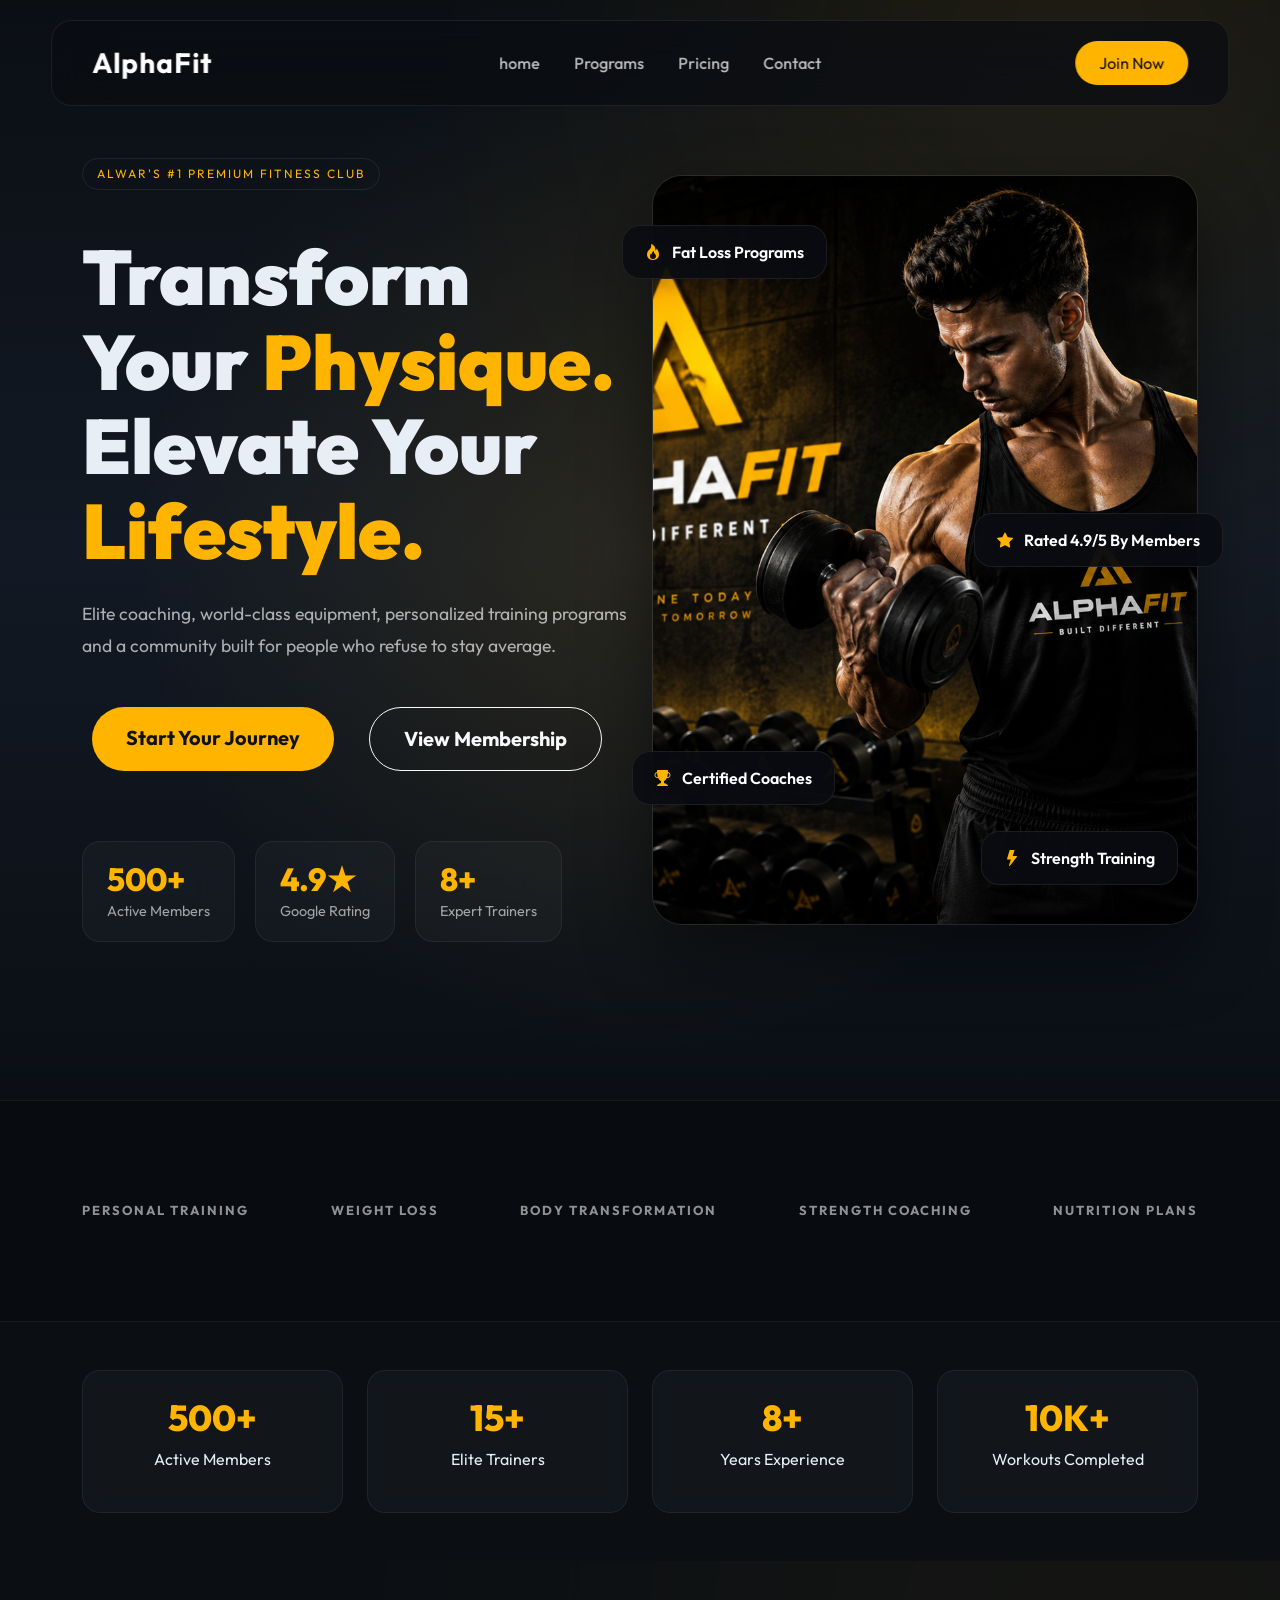
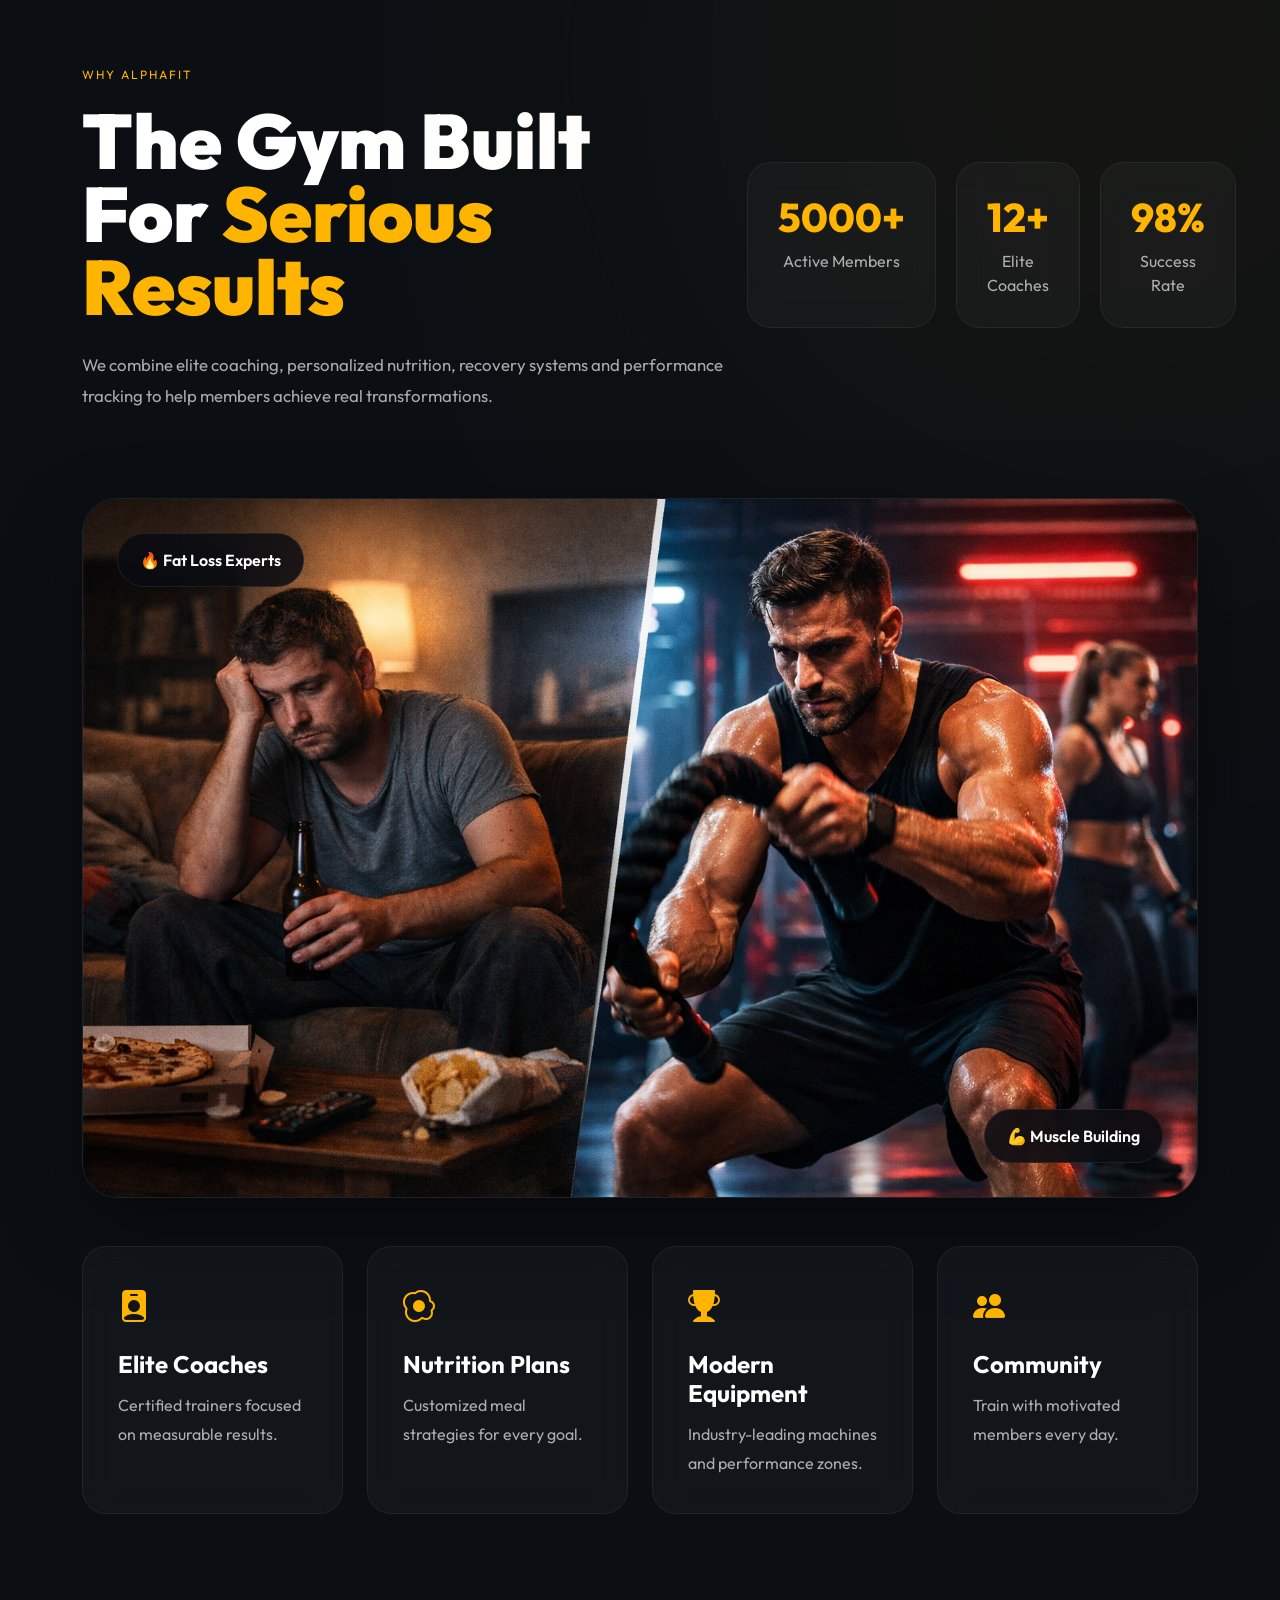
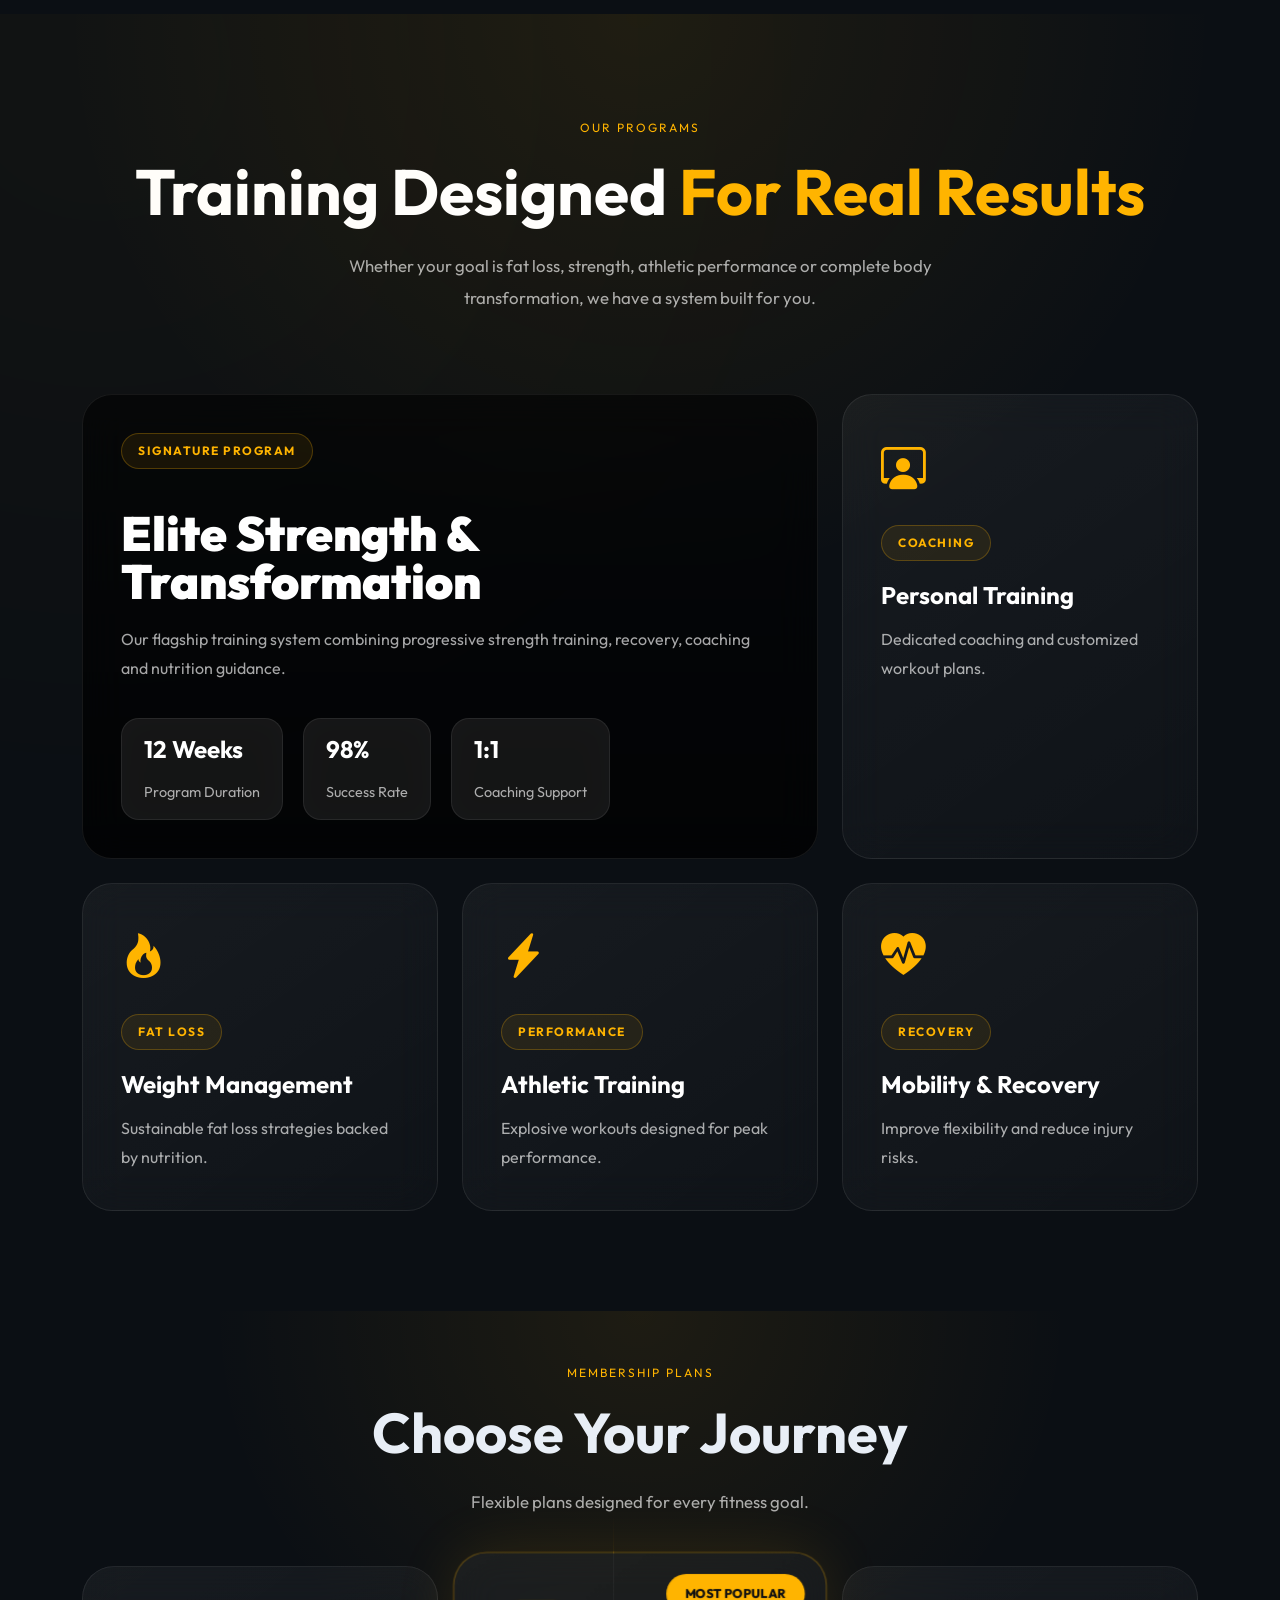
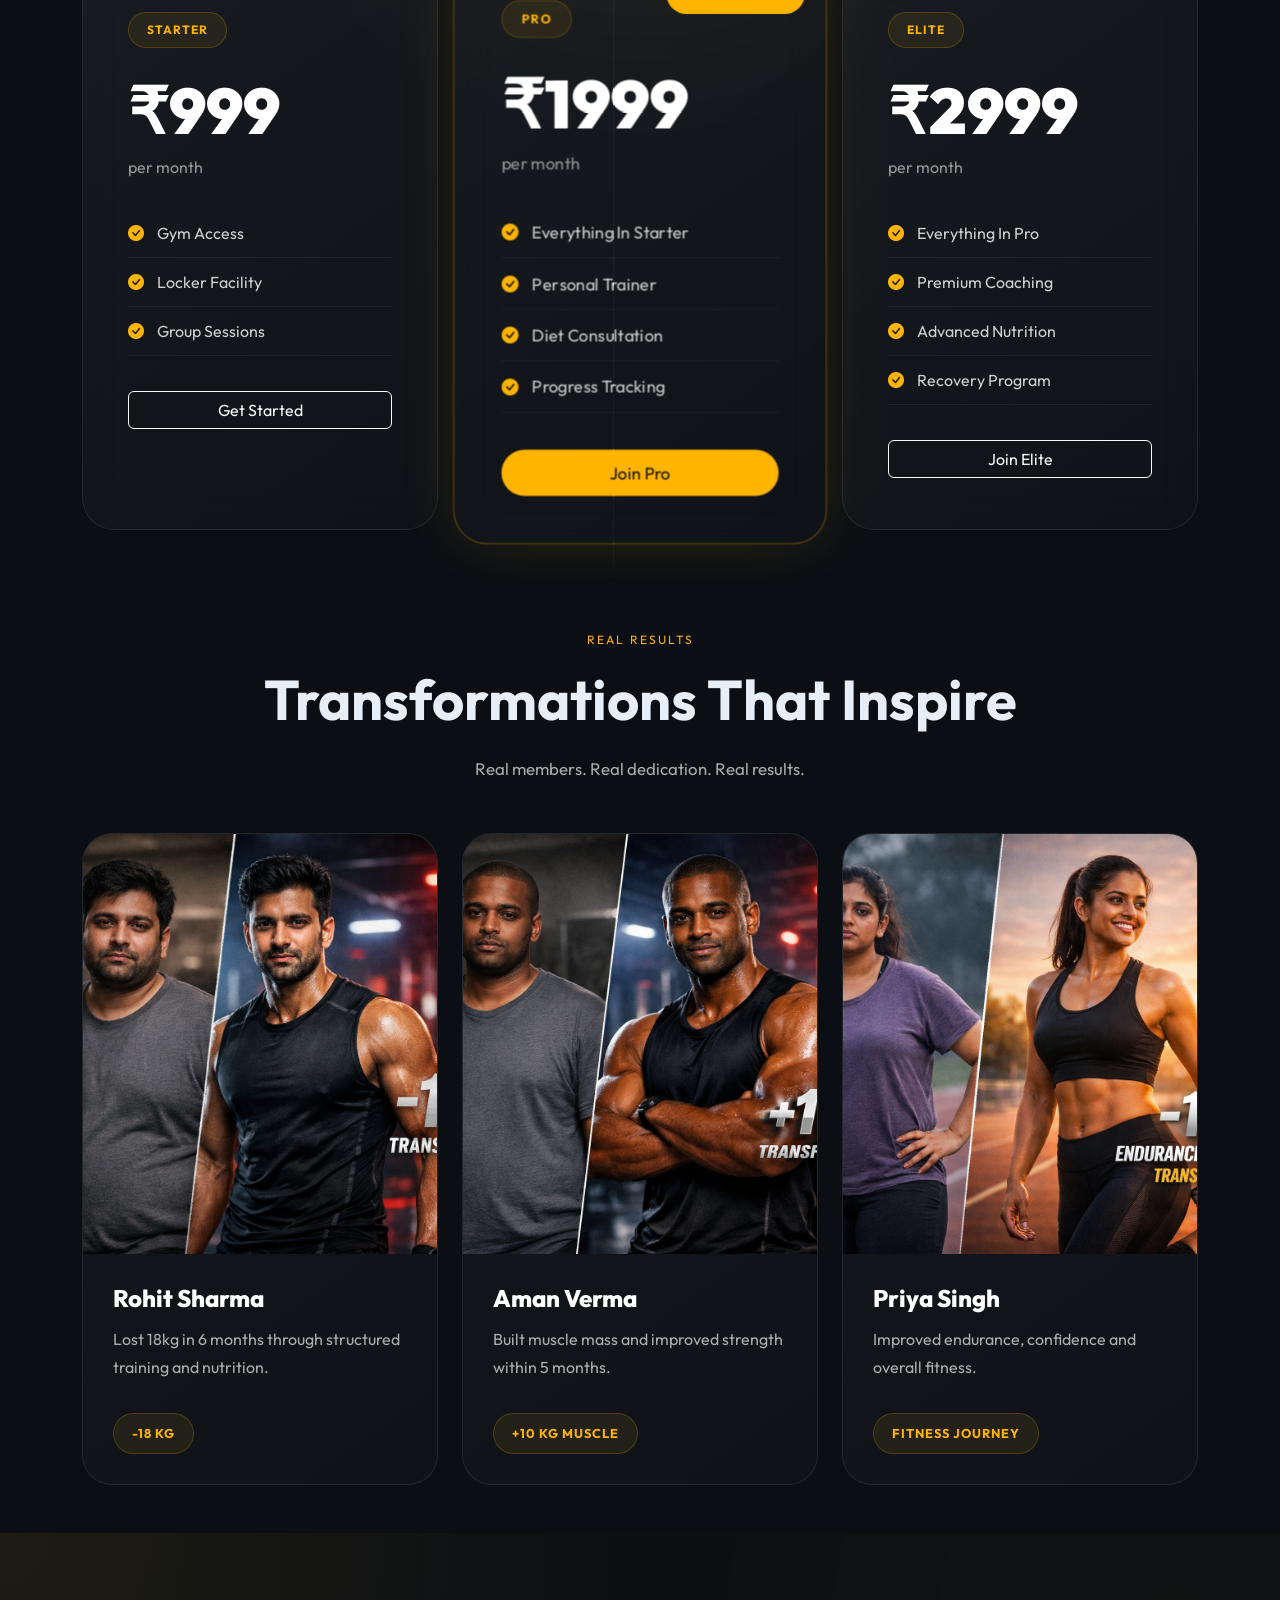
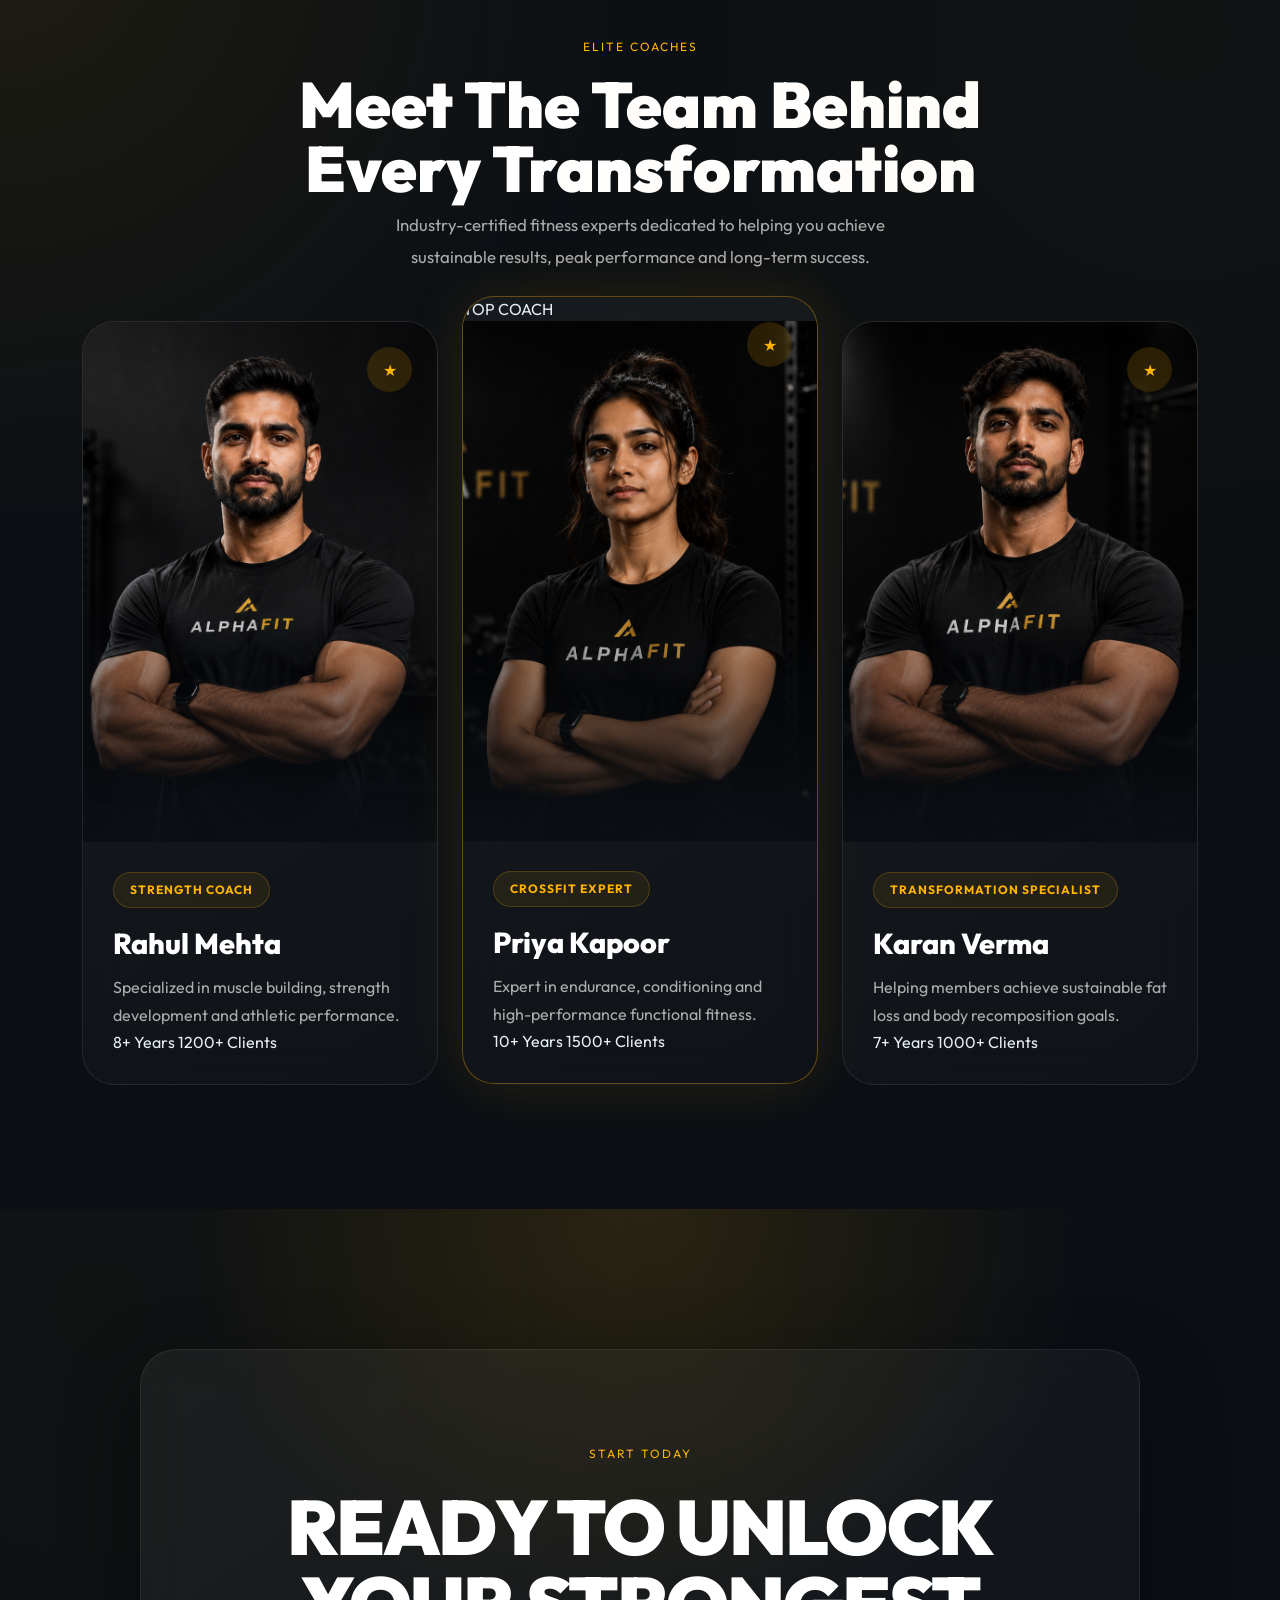
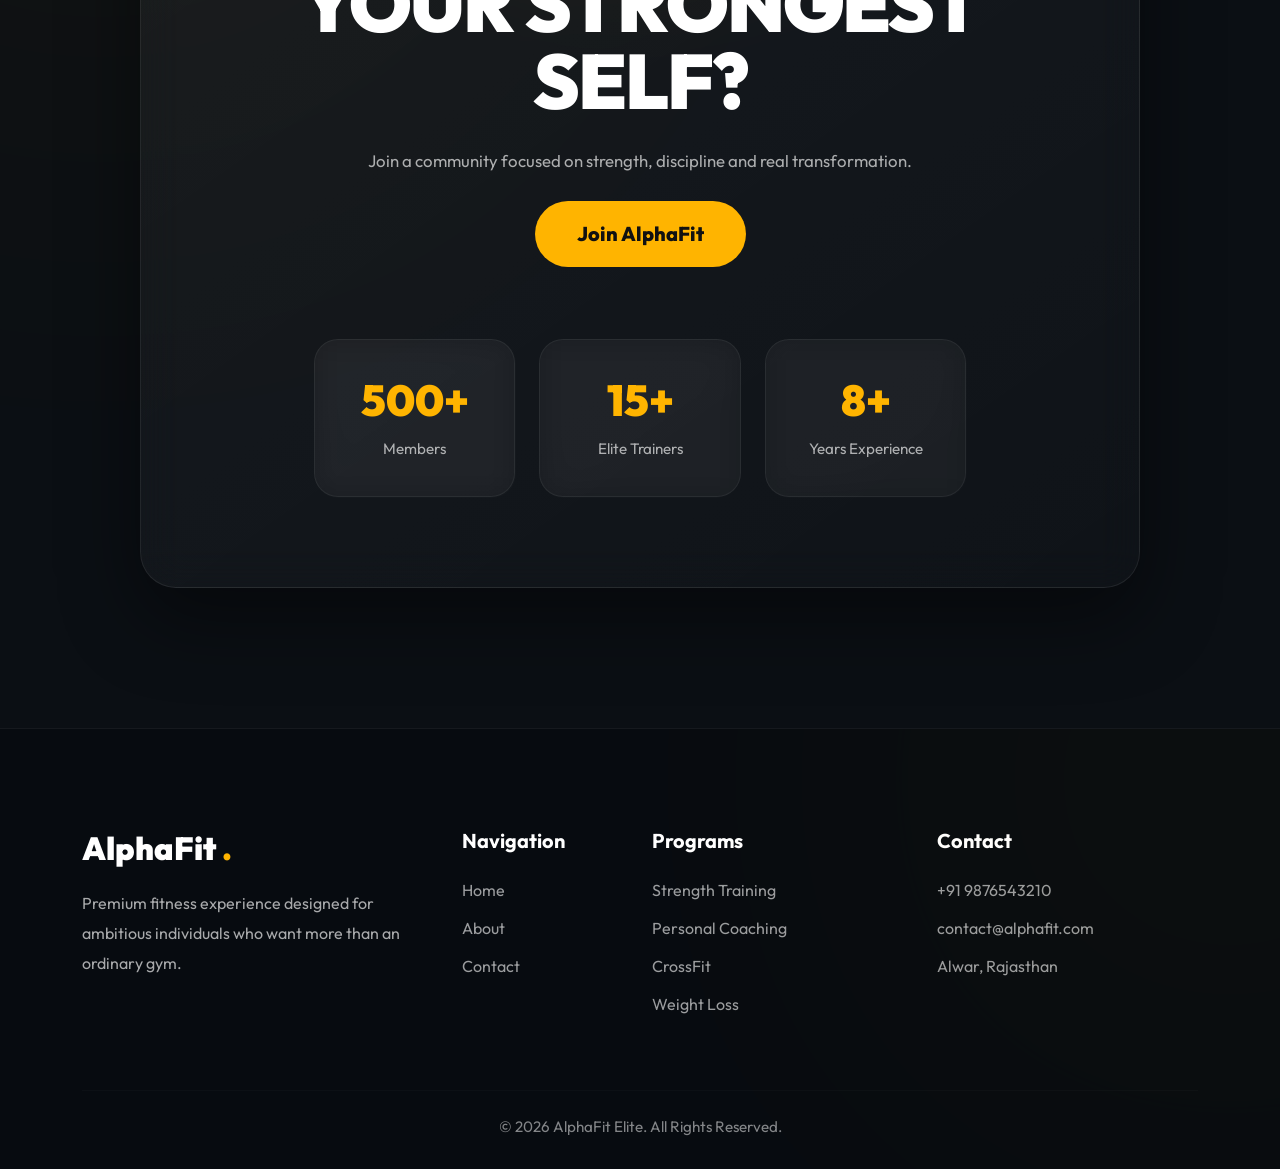
==== index.html @ 3a0d6bd0 "Initial commit - AlphaFit Gym website" ====
<!DOCTYPE html>
<html lang="en">
<head>
    <meta charset="UTF-8">
    <meta name="viewport" content="width=device-width, initial-scale=1.0">
    <title>AlphaFit Elite</title>

    <!-- Bootstrap -->
    <link href="https://cdn.jsdelivr.net/npm/bootstrap@5.3.3/dist/css/bootstrap.min.css" rel="stylesheet">

    <!-- Bootstrap Icons -->
    <link rel="stylesheet" href="https://cdn.jsdelivr.net/npm/bootstrap-icons@1.11.3/font/bootstrap-icons.css">

    <!-- Google Font -->
    <link href="https://fonts.googleapis.com/css2?family=Outfit:wght@300;400;500;600;700;800&display=swap" rel="stylesheet">

    <link rel="stylesheet" href="style.css">
</head>

<body>

<!-- ================= NAVBAR ================= -->

<nav class="navbar navbar-expand-lg navbar-dark py-3">
    <div class="container">

        <a class="navbar-brand fw-bold fs-3" href="#">
            AlphaFit
        </a>

        <button class="navbar-toggler" type="button"
            data-bs-toggle="collapse"
            data-bs-target="#navbarNav">
            <span class="navbar-toggler-icon"></span>
        </button>

        <div class="collapse navbar-collapse" id="navbarNav">

            <ul class="navbar-nav mx-auto">

                <li class="nav-item">
                    <a class="nav-link" href="#">home</a>
                </li>

                <li class="nav-item">
                    <a class="nav-link" href="#programs">Programs</a>
                </li>

                <li class="nav-item">
                    <a class="nav-link" href="#pricing">Pricing</a>
                </li>

                <li class="nav-item">
                    <a class="nav-link" href="contact.html">Contact</a>
                </li>

            </ul>

            <a href="#" class="btn btn-warning px-4 rounded-pill">
                Join Now
            </a>

        </div>

    </div>
</nav>

<!-- ================= HERO ================= -->

<section class="hero-v2">

    <div class="hero-overlay"></div>

    <div class="hero-glow"></div>

    <div class="container">

        <div class="row align-items-center min-vh-100">

            <!-- LEFT CONTENT -->

            <div class="col-lg-6">

                <div class="hero-content">

                    <span class="hero-tag">
                        ALWAR'S #1 PREMIUM FITNESS CLUB
                    </span>

                    <h1 class="hero-title">
                        Transform Your
                        <span>Physique.</span>
                        <br>
                        Elevate Your
                        <span>Lifestyle.</span>
                    </h1>

                    <p class="hero-subtitle">
                        Elite coaching, world-class equipment,
                        personalized training programs and a
                        community built for people who refuse
                        to stay average.
                    </p>

                    <div class="hero-buttons">

                        <a href="#" class="btn btn-warning btn-lg">
                            Start Your Journey
                        </a>

                        <a href="#" class="btn btn-outline-light btn-lg">
                            View Membership
                        </a>

                    </div>

                    <div class="hero-trust">

                        <div class="trust-box">
                            <h4>500+</h4>
                            <span>Active Members</span>
                        </div>

                        <div class="trust-box">
                            <h4>4.9★</h4>
                            <span>Google Rating</span>
                        </div>

                        <div class="trust-box">
                            <h4>8+</h4>
                            <span>Expert Trainers</span>
                        </div>

                    </div>

                </div>

            </div>

            <!-- RIGHT VISUAL -->

            <div class="col-lg-6">

                <div class="hero-visual">

                    <img
src="hero image.png"
                        alt=""
                        class="hero-image"
                    >

                    <!-- Floating Cards -->

                    <div class="floating-card card-1">
                        <i class="bi bi-fire"></i>
                        Fat Loss Programs
                    </div>

                    <div class="floating-card card-2">
                        <i class="bi bi-star-fill"></i>
                        Rated 4.9/5 By Members
                    </div>

                    <div class="floating-card card-3">
                        <i class="bi bi-trophy-fill"></i>
                        Certified Coaches
                    </div>

                    <div class="floating-card card-4">
                        <i class="bi bi-lightning-fill"></i>
                        Strength Training
                    </div>

                </div>

            </div>

        </div>

    </div>

</section>

<!-- TRUST STRIP -->

<section class="brand-strip">

    <div class="container">

        <div class="brand-track">

            <span>PERSONAL TRAINING</span>

            <span>WEIGHT LOSS</span>

            <span>BODY TRANSFORMATION</span>

            <span>STRENGTH COACHING</span>

            <span>NUTRITION PLANS</span>

        </div>

    </div>

</section>
    <!-- Floating Stats -->
<!-- ================= PREMIUM STATS ================= -->

<section class="premium-stats py-5">

    <div class="container">

        <div class="row g-4">

            <div class="col-md-3">

                <div class="premium-stat-card">

                    <h2>500+</h2>

                    <p>
                        Active Members
                    </p>

                </div>

            </div>

            <div class="col-md-3">

                <div class="premium-stat-card">

                    <h2>15+</h2>

                    <p>
                        Elite Trainers
                    </p>

                </div>

            </div>

            <div class="col-md-3">

                <div class="premium-stat-card">

                    <h2>8+</h2>

                    <p>
                        Years Experience
                    </p>

                </div>

            </div>

            <div class="col-md-3">

                <div class="premium-stat-card">

                    <h2>10K+</h2>

                    <p>
                        Workouts Completed
                    </p>

                </div>

            </div>

        </div>

    </div>

</section>
<section class="why-section">

    <div class="why-glow"></div>

    <div class="container">

        <div class="row align-items-center mb-5">

            <div class="col-lg-7">

                <span class="section-tag">
                    WHY ALPHAFIT
                </span>

                <h2 class="why-title">
                    The Gym Built For
                    <span>Serious Results</span>
                </h2>

                <p class="why-desc">
                    We combine elite coaching, personalized nutrition,
                    recovery systems and performance tracking to help
                    members achieve real transformations.
                </p>

            </div>

            <div class="col-lg-5">

                <div class="stats-grid">

                    <div class="stat-box">
                        <h3>5000+</h3>
                        <span>Active Members</span>
                    </div>

                    <div class="stat-box">
                        <h3>12+</h3>
                        <span>Elite Coaches</span>
                    </div>

                    <div class="stat-box">
                        <h3>98%</h3>
                        <span>Success Rate</span>
                    </div>

                </div>

            </div>

        </div>

        <div class="why-image-wrapper">

            <img
src="why section.png"
                alt=""
                class="why-image"
            >

            <div class="floating-badge badge-one">
                🔥 Fat Loss Experts
            </div>

            <div class="floating-badge badge-two">
                💪 Muscle Building
            </div>

        </div>

        <div class="row g-4 mt-4">

            <div class="col-lg-3 col-md-6">
                <div class="feature-card premium-card">
                    <i class="bi bi-person-badge-fill"></i>
                    <h4>Elite Coaches</h4>
                    <p>Certified trainers focused on measurable results.</p>
                </div>
            </div>

            <div class="col-lg-3 col-md-6">
                <div class="feature-card premium-card">
                    <i class="bi bi-egg-fried"></i>
                    <h4>Nutrition Plans</h4>
                    <p>Customized meal strategies for every goal.</p>
                </div>
            </div>

            <div class="col-lg-3 col-md-6">
                <div class="feature-card premium-card">
                    <i class="bi bi-trophy-fill"></i>
                    <h4>Modern Equipment</h4>
                    <p>Industry-leading machines and performance zones.</p>
                </div>
            </div>

            <div class="col-lg-3 col-md-6">
                <div class="feature-card premium-card">
                    <i class="bi bi-people-fill"></i>
                    <h4>Community</h4>
                    <p>Train with motivated members every day.</p>
                </div>
            </div>

        </div>

    </div>

</section>
<!-- ================= PROGRAMS V2 ================= -->

<section id="programs" class="programs-v2">

    <div class="container">

        <div class="text-center section-header">

            <span class="section-tag">
                OUR PROGRAMS
            </span>

            <h2 class="display-4 fw-bold mt-3">
                Training Designed
                <span>For Real Results</span>
            </h2>

            <p class="section-subtitle">
                Whether your goal is fat loss, strength, athletic performance
                or complete body transformation, we have a system built for you.
            </p>

        </div>

        <div class="row g-4">

            <!-- Featured Program -->

            <div class="col-lg-8">

                <div class="program-box featured-program">

                    <div class="program-overlay"></div>

                    <div class="program-content">

                        <span class="program-label">
                            SIGNATURE PROGRAM
                        </span>

                        <h3>
                            Elite Strength & Transformation
                        </h3>

                        <p>
                            Our flagship training system combining
                            progressive strength training, recovery,
                            coaching and nutrition guidance.
                        </p>

                        <div class="program-stats">

                            <div>
                                <h4>12 Weeks</h4>
                                <span>Program Duration</span>
                            </div>

                            <div>
                                <h4>98%</h4>
                                <span>Success Rate</span>
                            </div>

                            <div>
                                <h4>1:1</h4>
                                <span>Coaching Support</span>
                            </div>

                        </div>

                    </div>

                </div>

            </div>

            <!-- Personal Training -->

            <div class="col-lg-4">

                <div class="program-box">

                    <i class="bi bi-person-workspace program-icon"></i>

                    <span class="program-label">
                        COACHING
                    </span>

                    <h4>Personal Training</h4>

                    <p>
                        Dedicated coaching and customized workout plans.
                    </p>

                </div>

            </div>

            <!-- Fat Loss -->

            <div class="col-lg-4">

                <div class="program-box">

                    <i class="bi bi-fire program-icon"></i>

                    <span class="program-label">
                        FAT LOSS
                    </span>

                    <h4>Weight Management</h4>

                    <p>
                        Sustainable fat loss strategies backed by nutrition.
                    </p>

                </div>

            </div>

            <!-- CrossFit -->

            <div class="col-lg-4">

                <div class="program-box">

                    <i class="bi bi-lightning-charge-fill program-icon"></i>

                    <span class="program-label">
                        PERFORMANCE
                    </span>

                    <h4>Athletic Training</h4>

                    <p>
                        Explosive workouts designed for peak performance.
                    </p>

                </div>

            </div>

            <!-- Recovery -->

            <div class="col-lg-4">

                <div class="program-box">

                    <i class="bi bi-heart-pulse-fill program-icon"></i>

                    <span class="program-label">
                        RECOVERY
                    </span>

                    <h4>Mobility & Recovery</h4>

                    <p>
                        Improve flexibility and reduce injury risks.
                    </p>

                </div>

            </div>

        </div>

    </div>

</section>

<!-- ================= MEMBERSHIP V2 ================= -->

<section id="pricing" class="membership-section py-5">

    <div class="container">

        <div class="text-center mb-5">

            <span class="section-tag">
                MEMBERSHIP PLANS
            </span>

            <h2 class="display-4 fw-bold mt-3">
                Choose Your Journey
            </h2>

            <p class="section-subtitle">
                Flexible plans designed for every fitness goal.
            </p>

        </div>

        <div class="row g-4 justify-content-center">

            <!-- STARTER -->

            <div class="col-lg-4">

                <div class="membership-card">

                    <span class="plan-label">
                        STARTER
                    </span>

                    <h3>
                        ₹999
                    </h3>

                    <p class="price-duration">
                        per month
                    </p>

                    <ul class="plan-features">

                        <li>
                            <i class="bi bi-check-circle-fill"></i>
                            Gym Access
                        </li>

                        <li>
                            <i class="bi bi-check-circle-fill"></i>
                            Locker Facility
                        </li>

                        <li>
                            <i class="bi bi-check-circle-fill"></i>
                            Group Sessions
                        </li>

                    </ul>

                    <a href="#" class="btn btn-outline-light w-100">
                        Get Started
                    </a>

                </div>

            </div>

            <!-- PRO -->

            <div class="col-lg-4">

                <div class="membership-card featured-plan">

                    <div class="popular-badge">
                        MOST POPULAR
                    </div>

                    <span class="plan-label">
                        PRO
                    </span>

                    <h3>
                        ₹1999
                    </h3>

                    <p class="price-duration">
                        per month
                    </p>

                    <ul class="plan-features">

                        <li>
                            <i class="bi bi-check-circle-fill"></i>
                            Everything In Starter
                        </li>

                        <li>
                            <i class="bi bi-check-circle-fill"></i>
                            Personal Trainer
                        </li>

                        <li>
                            <i class="bi bi-check-circle-fill"></i>
                            Diet Consultation
                        </li>

                        <li>
                            <i class="bi bi-check-circle-fill"></i>
                            Progress Tracking
                        </li>

                    </ul>

                    <a href="#" class="btn btn-warning w-100">
                        Join Pro
                    </a>

                </div>

            </div>

            <!-- ELITE -->

            <div class="col-lg-4">

                <div class="membership-card">

                    <span class="plan-label">
                        ELITE
                    </span>

                    <h3>
                        ₹2999
                    </h3>

                    <p class="price-duration">
                        per month
                    </p>

                    <ul class="plan-features">

                        <li>
                            <i class="bi bi-check-circle-fill"></i>
                            Everything In Pro
                        </li>

                        <li>
                            <i class="bi bi-check-circle-fill"></i>
                            Premium Coaching
                        </li>

                        <li>
                            <i class="bi bi-check-circle-fill"></i>
                            Advanced Nutrition
                        </li>

                        <li>
                            <i class="bi bi-check-circle-fill"></i>
                            Recovery Program
                        </li>

                    </ul>

                    <a href="#" class="btn btn-outline-light w-100">
                        Join Elite
                    </a>

                </div>

            </div>

        </div>

    </div>

</section>

<!-- ================= TRANSFORMATION RESULTS ================= -->

<section class="results-section py-5">

    <div class="container">

        <div class="text-center mb-5">

            <span class="section-tag">
                REAL RESULTS
            </span>

            <h2 class="display-4 fw-bold mt-3">
                Transformations That Inspire
            </h2>

            <p class="section-subtitle">
                Real members. Real dedication. Real results.
            </p>

        </div>

        <div class="row g-4">

            <!-- Result Card -->

            <div class="col-lg-4">

                <div class="result-card">

                    <div class="result-image">

                        <img
src="example pic 1.png"
                        class="img-fluid"
                        alt="Transformation">

                    </div>

                    <div class="result-content">

                        <h4>
                            Rohit Sharma
                        </h4>

                        <p>
                            Lost 18kg in 6 months through
                            structured training and nutrition.
                        </p>

                        <span class="result-tag">
                            -18 KG
                        </span>

                    </div>

                </div>

            </div>

            <!-- Result Card -->

            <div class="col-lg-4">

                <div class="result-card">

                    <div class="result-image">

                        <img
src="example pic 2.png"
                        class="img-fluid"
                        alt="Transformation">

                    </div>

                    <div class="result-content">

                        <h4>
                            Aman Verma
                        </h4>

                        <p>
                            Built muscle mass and improved
                            strength within 5 months.
                        </p>

                        <span class="result-tag">
                            +10 KG MUSCLE
                        </span>

                    </div>

                </div>

            </div>

            <!-- Result Card -->

            <div class="col-lg-4">

                <div class="result-card">

                    <div class="result-image">

                        <img
src="example pic 3.png"
                        class="img-fluid"
                        alt="Transformation">

                    </div>

                    <div class="result-content">

                        <h4>
                            Priya Singh
                        </h4>

                        <p>
                            Improved endurance, confidence
                            and overall fitness.
                        </p>

                        <span class="result-tag">
                            FITNESS JOURNEY
                        </span>

                    </div>

                </div>

            </div>

        </div>

    </div>

</section>
<!-- ================= ELITE TRAINERS ================= -->

<section class="trainers-section">

    <div class="container">

        <div class="text-center mb-5">

            <span class="section-tag">
                ELITE COACHES
            </span>

            <h2 class="trainer-heading mt-3">
                Meet The Team Behind
                <br>
                Every Transformation
            </h2>

            <p class="trainer-subtext mx-auto">
                Industry-certified fitness experts dedicated to helping
                you achieve sustainable results, peak performance and
                long-term success.
            </p>

        </div>

        <div class="row g-4">

            <!-- TRAINER 1 -->

            <div class="col-lg-4">

                <div class="trainer-card">

                    <div class="trainer-image">

                        <img
                            src="trainer 1.png"
                            alt="Strength Coach">

                    </div>

                    <div class="trainer-info">

                        <span class="trainer-role">
                            STRENGTH COACH
                        </span>

                        <h3>
                            Rahul Mehta
                        </h3>

                        <p>
                            Specialized in muscle building,
                            strength development and athletic performance.
                        </p>

                        <div class="trainer-stats">

                            <span>8+ Years</span>
                            <span>1200+ Clients</span>

                        </div>

                    </div>

                </div>

            </div>

            <!-- TRAINER 2 -->

            <div class="col-lg-4">

                <div class="trainer-card featured-trainer">

                    <div class="trainer-badge">
                        TOP COACH
                    </div>

                    <div class="trainer-image">

                        <img
                            src="trainer 3.png"

                            alt="Crossfit Coach">

                    </div>

                    <div class="trainer-info">

                        <span class="trainer-role">
                            CROSSFIT EXPERT
                        </span>

                        <h3>
                            Priya Kapoor
                        </h3>

                        <p>
                            Expert in endurance, conditioning and
                            high-performance functional fitness.
                        </p>

                        <div class="trainer-stats">

                            <span>10+ Years</span>
                            <span>1500+ Clients</span>

                        </div>

                    </div>

                </div>

            </div>

            <!-- TRAINER 3 -->

            <div class="col-lg-4">

                <div class="trainer-card">

                    <div class="trainer-image">

                        <img
                            src="trainer 2.png"

                            alt="Transformation Coach">

                    </div>

                    <div class="trainer-info">

                        <span class="trainer-role">
                            TRANSFORMATION SPECIALIST
                        </span>

                        <h3>
                            Karan Verma
                        </h3>

                        <p>
                            Helping members achieve sustainable
                            fat loss and body recomposition goals.
                        </p>

                        <div class="trainer-stats">

                            <span>7+ Years</span>
                            <span>1000+ Clients</span>

                        </div>

                    </div>

                </div>

            </div>

        </div>

    </div>

</section>
<!-- ================= CTA V2 ================= -->

<section class="cta-v2">

    <div class="container">

        <div class="cta-wrapper text-center">

            <span class="section-tag">
                START TODAY
            </span>

            <h2 class="cta-title">
                READY TO UNLOCK <br>
                YOUR STRONGEST SELF?
            </h2>

            <p class="cta-text">
                Join a community focused on strength,
                discipline and real transformation.
            </p>

            <div class="mt-4">

                <a href="#" class="btn btn-warning btn-lg px-5 py-3">
                    Join AlphaFit
                </a>

            </div>

            <div class="row mt-5 g-4 justify-content-center">

                <div class="col-md-3">

                    <div class="mini-stat">

                        <h3>500+</h3>
                        <span>Members</span>

                    </div>

                </div>

                <div class="col-md-3">

                    <div class="mini-stat">

                        <h3>15+</h3>
                        <span>Elite Trainers</span>

                    </div>

                </div>

                <div class="col-md-3">

                    <div class="mini-stat">

                        <h3>8+</h3>
                        <span>Years Experience</span>

                    </div>

                </div>

            </div>

        </div>

    </div>

</section>

<!-- ================= FOOTER V2 ================= -->

<footer class="footer-v2">

    <div class="container">

        <div class="row gy-5">

            <div class="col-lg-4">

                <h3 class="footer-logo">
                    AlphaFit
                </h3>

                <p class="footer-description">
                    Premium fitness experience designed
                    for ambitious individuals who want
                    more than an ordinary gym.
                </p>

            </div>

            <div class="col-lg-2">

                <h5>
                    Navigation
                </h5>

                <ul class="footer-links">

                    <li>
                        <a href="#">
                            Home
                        </a>
                    </li>

                    <li>
                        <a href="#">
                            About
                        </a>
                    </li>

                    <li>
                        <a href="#">
                            Contact
                        </a>
                    </li>

                </ul>

            </div>

            <div class="col-lg-3">

                <h5>
                    Programs
                </h5>

                <ul class="footer-links">

                    <li>
                        Strength Training
                    </li>

                    <li>
                        Personal Coaching
                    </li>

                    <li>
                        CrossFit
                    </li>

                    <li>
                        Weight Loss
                    </li>

                </ul>

            </div>

            <div class="col-lg-3">

                <h5>
                    Contact
                </h5>

                <ul class="footer-links">

                    <li>
                        +91 9876543210
                    </li>

                    <li>
                        contact@alphafit.com
                    </li>

                    <li>
                        Alwar, Rajasthan
                    </li>

                </ul>

            </div>

        </div>

        <hr>

        <div class="footer-bottom text-center">

            © 2026 AlphaFit Elite. All Rights Reserved.

        </div>

    </div>

</footer>

<script src="https://cdn.jsdelivr.net/npm/bootstrap@5.3.3/dist/js/bootstrap.bundle.min.js"></script>

</body>
</html>
---- style.css ----
body {
    font-family: 'Outfit', sans-serif;
    background: #0b0f14;
    color: #e8eef6;
    margin: 0;
    overflow-x: hidden;
}

a {
    text-decoration: none;
}

section {
    position: relative;
    padding: 80px 0;
}
/* =========================
   PREMIUM STICKY NAVBAR
========================= */

.navbar{
    position:fixed;
    top:20px;
    left:50%;
    transform:translateX(-50%);
    width:92%;
    z-index:9999;

    padding:16px 28px;

    background:rgba(10,12,18,.75);

    backdrop-filter:blur(24px);

    border:1px solid rgba(255,255,255,.08);

    border-radius:20px;

    transition:.35s ease;
}

/* Scroll Effect */

.navbar.scrolled{
    top:10px;

    background:rgba(5,8,12,.95);

    border-color:rgba(255,180,0,.15);

    box-shadow:
    0 15px 40px rgba(0,0,0,.35);
}

/* Logo */

.navbar-brand{
    color:white !important;
    font-size:1.7rem;
    font-weight:800;
    letter-spacing:1px;
}

.navbar-brand span{
    color:#ffb400;
}

/* Links */

.nav-link{
    color:rgba(255,255,255,.72)!important;

    font-weight:500;

    margin-left:18px;

    position:relative;

    transition:.3s;
}

.nav-link:hover{
    color:white!important;
}

/* Underline Animation */

.nav-link::after{
    content:"";

    position:absolute;

    bottom:-6px;
    left:0;

    width:0;
    height:2px;

    background:#ffb400;

    transition:.3s;
}

.nav-link:hover::after,
.nav-link.active::after{
    width:100%;
}

.nav-link.active{
    color:#ffb400!important;
}

/* CTA Button */

.nav-cta{
    margin-left:25px;

    background:#ffb400;

    color:#111!important;

    padding:10px 24px;

    border-radius:999px;

    font-weight:700;

    transition:.3s;
}

.nav-cta:hover{
    transform:translateY(-3px);

    box-shadow:
    0 12px 25px rgba(255,180,0,.3);
}

/* Mobile */

@media(max-width:991px){

    .navbar{
        width:95%;
        top:10px;
    }

    .navbar-collapse{
        margin-top:15px;
    }

    .nav-link{
        margin:10px 0;
    }

    .nav-cta{
        margin-left:0;
        margin-top:10px;
        display:inline-block;
    }
}
.btn-warning {
    background: #ffb400;
    border: none;
    color: #111;
    border-radius: 50px;
    padding: 10px 20px;
}

.btn-warning:hover {
    transform: translateY(-2px);
    box-shadow: 0 10px 25px rgba(255,180,0,0.25);
}

.hero-overlay {
    position: absolute;
    inset: 0;
    background: radial-gradient(circle, rgba(255,180,0,0.08), transparent 60%);
    pointer-events: none;
}

.hero-tag {
    display: inline-block;
    font-size: 12px;
    letter-spacing: 2px;
    padding: 6px 14px;
    border: 1px solid rgba(255,255,255,0.08);
    border-radius: 50px;
    color: #ffb400;
}


.hero-buttons .btn {
    border-radius: 50px;
    padding: 12px 28px;
    margin: 10px;
}
.trust-badge {
    margin-top: 20px;
    color: rgba(255,255,255,0.6);
}

.trust-badge i {
    color: #ffb400;
}
.premium-stats {
    background: #0b0f14;
}

.premium-stat-card {
    background: rgba(255,255,255,0.03);
    border: 1px solid rgba(255,255,255,0.06);
    border-radius: 18px;
    padding: 25px;
    text-align: center;
    transition: 0.3s;
    backdrop-filter: blur(10px);
}

.premium-stat-card:hover {
    transform: translateY(-6px);
    border-color: rgba(255,180,0,0.3);
}

.premium-stat-card h2 {
    color: #ffb400;
    font-size: 36px;
    font-weight: 800;
}
.section-tag {
    font-size: 12px;
    letter-spacing: 2px;
    color: #ffb400;
}

.feature-card {
    background: rgba(255,255,255,0.03);
    border: 1px solid rgba(255,255,255,0.06);
    padding: 25px;
    border-radius: 18px;
    transition: 0.3s;
}

.feature-card:hover {
    transform: translateY(-6px);
    border-color: rgba(255,180,0,0.3);
}

.feature-number {
    font-size: 13px;
    color: #ffb400;
}
.program-box {
    background: rgba(255,255,255,0.03);
    border: 1px solid rgba(255,255,255,0.06);
    padding: 25px;
    border-radius: 18px;
    transition: 0.3s;
}

.program-box:hover {
    transform: translateY(-6px);
    border-color: rgba(255,180,0,0.3);
}

.large-program {
    display: flex;
    justify-content: space-between;
    align-items: center;
}
.membership-card {
    background: rgba(255,255,255,0.03);
    border: 1px solid rgba(255,255,255,0.06);
    padding: 30px;
    border-radius: 20px;
    transition: 0.3s;
}

.membership-card:hover {
    transform: translateY(-8px);
    border-color: rgba(255,180,0,0.3);
}

.featured-plan {
    border: 1px solid #ffb400;
    box-shadow: 0 0 40px rgba(255,180,0,0.1);
}
.result-card {
    background: rgba(255,255,255,0.03);
    border-radius: 18px;
    overflow: hidden;
    border: 1px solid rgba(255,255,255,0.06);
    transition: 0.3s;
}

.result-card:hover {
    transform: translateY(-6px);
}
.trainer-card {
    background: rgba(255,255,255,0.03);
    border-radius: 18px;
    border: 1px solid rgba(255,255,255,0.06);
    overflow: hidden;
    transition: 0.3s;
}

.trainer-card:hover {
    transform: translateY(-6px);
    border-color: rgba(255,180,0,0.3);
}

.trainer-image img {
    width: 100%;
    height: 300px;
    object-fit: cover;
}
.cta-v2 {
    background: radial-gradient(circle at top, #1a1f2e, #0b0f14);
    text-align: center;
}

.cta-title {
    font-size: 42px;
    font-weight: 800;
}

.mini-stat h3 {
    color: #ffb400;
}
.footer-v2 {
    background: #070a0f;
    padding: 60px 0 20px;
    border-top: 1px solid rgba(255,255,255,0.05);
}

.footer-logo {
    color: #ffb400;
    font-weight: 800;
}

.footer-links {
    list-style: none;
    padding: 0;
}

.footer-links li {
    margin-bottom: 10px;
    color: rgba(255,255,255,0.6);
}

.footer-links a {
    color: rgba(255,255,255,0.6);
    transition: 0.3s;
}

.footer-links a:hover {
    color: #ffb400;
}/* =========================
CONTACT PAGE
========================= */

.contact-hero{
    padding:140px 0 120px;
    text-align:center;
    background:
    radial-gradient(circle at top,
    rgba(255,180,0,.15),
    transparent 45%);
}

.contact-hero .hero-title{
    font-size:72px;
    font-weight:800;
    max-width:900px;
    margin:auto;
}

.contact-hero .hero-text{
    max-width:700px;
    margin:25px auto;
    color:rgba(255,255,255,.65);
}

.stats-section{
    padding-top:20px;
}

.stat-card{
    background:rgba(255,255,255,.03);
    border:1px solid rgba(255,255,255,.06);
    border-radius:20px;
    padding:35px;
    text-align:center;
    transition:.3s;
}

.stat-card:hover{
    transform:translateY(-8px);
    border-color:rgba(255,180,0,.4);
}

.stat-card h2{
    color:#ffb400;
    font-size:3rem;
    font-weight:800;
}

.stat-card p{
    color:rgba(255,255,255,.65);
    margin:0;
}

/* CONTACT SECTION */

.contact-main{
    padding:120px 0;
}

.feature-list{
    margin-top:30px;
}

.feature-item{
    margin-bottom:15px;
    font-size:17px;
}

.feature-item i{
    color:#ffb400;
    margin-right:10px;
}

.contact-form-card{
    margin-top:40px;
    background:rgba(255,255,255,.03);
    border:1px solid rgba(255,255,255,.06);
    border-radius:25px;
    padding:35px;
    backdrop-filter:blur(20px);
}

.contact-form-card .form-control{
    background:#111722;
    border:none;
    color:white;
    padding:16px;
}

.contact-form-card .form-control:focus{
    background:#111722;
    color:white;
    box-shadow:0 0 0 2px rgba(255,180,0,.25);
}

/* RIGHT CARD */

.gym-card{
    background:
    linear-gradient(
        145deg,
        rgba(255,255,255,.05),
        rgba(255,255,255,.02)
    );

    border:1px solid rgba(255,255,255,.08);

    border-radius:30px;
    padding:50px;
    height:100%;
}

.gym-badge{
    display:inline-block;
    background:rgba(255,180,0,.1);
    color:#ffb400;
    padding:8px 16px;
    border-radius:999px;
    font-size:12px;
    letter-spacing:1px;
    margin-bottom:25px;
}

.gym-card h3{
    font-size:38px;
    font-weight:800;
    margin-bottom:15px;
}

.gym-card p{
    color:rgba(255,255,255,.65);
}

.info-row{
    display:flex;
    gap:20px;
    margin-top:30px;
}

.info-row i{
    width:55px;
    height:55px;
    background:rgba(255,180,0,.1);
    color:#ffb400;
    border-radius:15px;

    display:flex;
    align-items:center;
    justify-content:center;
}

/* TRAINERS */

.trainers-section{
    padding:120px 0;
}

.trainer-content{
    padding:25px;
}

.trainer-content h4{
    font-weight:700;
}

.trainer-content p{
    color:#ffb400;
    margin:0;
}

/* FAQ */

.faq-section{
    padding:120px 0;
}

.faq-section .accordion-item{
    background:rgba(255,255,255,.03);
    border:1px solid rgba(255,255,255,.06);
    margin-bottom:15px;
    border-radius:18px !important;
    overflow:hidden;
}

.faq-section .accordion-button{
    background:transparent;
    color:white;
}

.faq-section .accordion-button:not(.collapsed){
    background:transparent;
    color:#ffb400;
    box-shadow:none;
}

.faq-section .accordion-body{
    background:transparent;
    color:rgba(255,255,255,.65);
}

/* FINAL CTA */

.final-cta{
    padding:120px 0;
    text-align:center;

    background:
    linear-gradient(
        135deg,
        rgba(255,180,0,.12),
        rgba(255,180,0,.03)
    );
}

.final-cta h2{
    font-size:64px;
    font-weight:800;
    margin:20px 0;
}

.final-cta p{
    max-width:700px;
    margin:auto;
    color:rgba(255,255,255,.7);
}

.cta-small{
    color:#ffb400;
    letter-spacing:2px;
}

/* MOBILE */

@media(max-width:768px){

    .contact-hero .hero-title{
        font-size:42px;
    }

    .section-title{
        font-size:34px;
    }

    .gym-card{
        padding:30px;
    }

    .final-cta h2{
        font-size:40px;
    }
}




.hero-tag{
    margin-bottom:20px;
}

.hero-buttons{
    text-align:left;
}


@media(max-width:991px){

    .hero-trust{
        justify-content:center;
    }
    }
    /* =========================
   HERO FIX
========================= */

.hero-v2{
    min-height:100vh;
    display:flex;
    align-items:center;
    padding:180px 0 100px;
    background:
    linear-gradient(
        180deg,
        #0b0f14 0%,
        #121924 50%,
        #0b0f14 100%
    );
    overflow:hidden;
}

.hero-glow{
    position:absolute;
    width:600px;
    height:600px;
    border-radius:50%;
    background:#ffb400;
    filter:blur(180px);
    opacity:.12;
    top:-250px;
    right:-100px;
}

.hero-content{
    position:relative;
    z-index:2;
}

.hero-title{
    font-size:clamp(4rem,7vw,7rem);
    font-weight:900;
    line-height:.9;
    letter-spacing:-3px;
    margin:25px 0;
}

.hero-title span{
    color:#ffb400;
}

.hero-subtitle{
    font-size:1.1rem;
    max-width:560px;
    line-height:1.8;
    color:rgba(255,255,255,.65);
    margin-bottom:35px;
}

.hero-buttons{
    display:flex;
    gap:15px;
    margin-top:35px;
}

.hero-buttons .btn{
    padding:16px 34px;
    font-weight:700;
}

.hero-trust{
    display:flex;
    gap:20px;
    margin-top:60px;
}

.trust-box{
    background:rgba(255,255,255,.03);
    border:1px solid rgba(255,255,255,.06);
    backdrop-filter:blur(20px);
    border-radius:18px;
    padding:18px 24px;
}

.trust-box h4{
    color:#ffb400;
    font-size:2rem;
    font-weight:800;
    margin:0;
}

.trust-box span{
    color:rgba(255,255,255,.6);
    font-size:.9rem;
}

.hero-visual{
    position:relative;
}

.hero-image{
    width:100%;
    height:750px;
    object-fit:cover;
    border-radius:30px;
    border:1px solid rgba(255,255,255,.08);
    box-shadow:0 30px 70px rgba(0,0,0,.45);
}

.floating-card{
    position:absolute;
    background:rgba(10,12,18,.85);
    border:1px solid rgba(255,255,255,.08);
    backdrop-filter:blur(25px);
    border-radius:18px;
    padding:14px 22px;
    font-weight:600;
    color:white;
}

.floating-card i{
    color:#ffb400;
    margin-right:8px;
}

.card-1{
    top:50px;
    left:-30px;
}

.card-2{
    top:45%;
    right:-25px;
}

.card-3{
    bottom:120px;
    left:-20px;
}

.card-4{
    bottom:40px;
    right:20px;
}

/* TRUST STRIP */

.brand-strip{
    padding:25px 0;
    border-top:1px solid rgba(255,255,255,.05);
    border-bottom:1px solid rgba(255,255,255,.05);
    background:#080c11;
}

.brand-track{
    display:flex;
    justify-content:space-between;
    gap:20px;
    flex-wrap:wrap;
}

.brand-track span{
    color:rgba(255,255,255,.55);
    letter-spacing:2px;
    font-size:13px;
    font-weight:700;
}

/* MOBILE */

@media(max-width:991px){

    .hero-title{
        text-align:center;
    }

    .hero-subtitle{
        text-align:center;
        margin:auto;
    }

    .hero-buttons{
        justify-content:center;
        flex-wrap:wrap;
    }

    .hero-trust{
        justify-content:center;
        flex-wrap:wrap;
    }

    .hero-image{
        margin-top:50px;
        height:500px;
    }

    .floating-card{
        display:none;
    }
}
/* =========================
   WHY V3 PREMIUM
========================= */

.why-v3{
    padding:120px 0;
    background:
    radial-gradient(circle at top left,
    rgba(255,180,0,.08),
    transparent 35%),
    #0b0f14;
}

.why-title{
    font-size:clamp(3rem,5vw,5rem);
    font-weight:900;
    line-height:1;
    letter-spacing:-2px;
    color:#fff;
}

.why-desc{
    color:rgba(255,255,255,.65);
    max-width:600px;
    line-height:1.9;
    margin-top:25px;
}

.why-stats{
    display:flex;
    justify-content:flex-end;
    gap:20px;
    flex-wrap:wrap;
}

.why-stat{
    background:rgba(255,255,255,.03);
    border:1px solid rgba(255,255,255,.06);
    border-radius:20px;
    padding:25px;
    min-width:170px;
    text-align:center;
}

.why-stat h3{
    color:#ffb400;
    font-size:2.2rem;
    font-weight:800;
}

.why-stat span{
    color:rgba(255,255,255,.6);
}

/* IMAGE */

.why-image-box{
    position:relative;
}

.why-image{
    width:100%;
    height:650px;
    object-fit:cover;
    border-radius:30px;
    border:1px solid rgba(255,255,255,.08);
    box-shadow:0 30px 70px rgba(0,0,0,.45);
}

.why-badge{
    position:absolute;
    background:rgba(10,12,18,.85);
    backdrop-filter:blur(20px);
    border:1px solid rgba(255,255,255,.08);
    border-radius:50px;
    padding:14px 22px;
    color:#fff;
    font-weight:600;
}

.badge-top{
    top:30px;
    left:-20px;
}

.badge-bottom{
    bottom:30px;
    right:-20px;
}

/* FEATURES */

.why-feature{
    background:rgba(255,255,255,.03);
    border:1px solid rgba(255,255,255,.06);
    border-radius:24px;
    padding:35px;
    transition:.35s;
    backdrop-filter:blur(15px);
}

.why-feature:hover{
    transform:translateY(-10px);
    border-color:rgba(255,180,0,.3);
    box-shadow:
    0 20px 40px rgba(0,0,0,.35);
}

.why-feature i{
    font-size:2.5rem;
    color:#ffb400;
    margin-bottom:20px;
    display:block;
}

.why-feature h4{
    color:#fff;
    font-weight:700;
    margin-bottom:12px;
}

.why-feature p{
    color:rgba(255,255,255,.65);
    line-height:1.8;
    margin:0;
}

@media(max-width:991px){

    .why-title{
        text-align:center;
    }

    .why-desc{
        text-align:center;
        margin:auto;
        margin-top:20px;
    }

    .why-stats{
        justify-content:center;
        margin-top:40px;
    }

    .why-image{
        height:500px;
        margin:40px 0;
    }

    .why-badge{
        display:none;
    }
}
/* =====================
WHY SECTION PREMIUM
===================== */

.why-section{
    position:relative;
    padding:140px 0;
    background:#0b0f14;
    overflow:hidden;
}

.why-glow{
    position:absolute;
    width:700px;
    height:700px;
    background:#ffb400;
    border-radius:50%;
    filter:blur(250px);
    opacity:.08;
    top:-250px;
    right:-200px;
}

.why-title{
    font-size:clamp(3rem,6vw,6rem);
    font-weight:900;
    line-height:.95;
    letter-spacing:-3px;
    color:white;
    margin-top:20px;
}

.why-title span{
    color:#ffb400;
}

.why-desc{
    max-width:650px;
    margin-top:25px;
    color:rgba(255,255,255,.65);
    line-height:1.9;
    font-size:1.05rem;
}

.stats-grid{
    display:grid;
    grid-template-columns:repeat(3,1fr);
    gap:20px;
}

.stat-box{
    background:rgba(255,255,255,.03);
    border:1px solid rgba(255,255,255,.06);
    border-radius:24px;
    padding:30px;
    text-align:center;
    backdrop-filter:blur(15px);
}

.stat-box h3{
    color:#ffb400;
    font-size:2.5rem;
    font-weight:800;
    margin-bottom:8px;
}

.stat-box span{
    color:rgba(255,255,255,.65);
}

.why-image-wrapper{
    position:relative;
    margin-top:70px;
}

.why-image{
    width:100%;
    height:700px;
    object-fit:cover;
    border-radius:35px;
    border:1px solid rgba(255,255,255,.08);
    box-shadow:
    0 30px 80px rgba(0,0,0,.45);
}

.floating-badge{
    position:absolute;
    background:rgba(10,12,18,.85);
    backdrop-filter:blur(25px);
    border:1px solid rgba(255,255,255,.08);
    border-radius:999px;
    padding:14px 22px;
    color:white;
    font-weight:600;
}

.badge-one{
    top:35px;
    left:35px;
}

.badge-two{
    bottom:35px;
    right:35px;
}

.premium-card{
    height:100%;
    padding:35px;
    background:rgba(255,255,255,.03);
    border:1px solid rgba(255,255,255,.06);
    border-radius:24px;
    backdrop-filter:blur(15px);
    transition:.35s;
}

.premium-card:hover{
    transform:translateY(-10px);
    border-color:rgba(255,180,0,.35);
    box-shadow:
    0 20px 40px rgba(0,0,0,.35);
}

.premium-card i{
    font-size:2rem;
    color:#ffb400;
    margin-bottom:20px;
    display:block;
}

.premium-card h4{
    color:white;
    font-weight:700;
    margin-bottom:12px;
}

.premium-card p{
    color:rgba(255,255,255,.65);
    line-height:1.8;
    margin:0;
}

@media(max-width:991px){

    .stats-grid{
        grid-template-columns:1fr;
        margin-top:40px;
    }

    .why-title,
    .why-desc{
        text-align:center;
    }

    .why-desc{
        margin-inline:auto;
    }

    .why-image{
        height:500px;
    }

    .floating-badge{
        display:none;
    }
}
/* ===================================
   PROGRAMS V3 - CLIENT READY
=================================== */

.programs-v2{
    position:relative;
    padding:140px 0;
    background:
    radial-gradient(circle at top center,
    rgba(255,180,0,.08),
    transparent 35%),
    #0b0f14;
    overflow:hidden;
}

.programs-v2::before{
    content:"";
    position:absolute;
    width:700px;
    height:700px;
    background:#ffb400;
    border-radius:50%;
    filter:blur(250px);
    opacity:.05;
    top:-300px;
    left:-250px;
}

.programs-v2 .display-4{
    font-size:clamp(3rem,5vw,5.5rem);
    font-weight:900;
    letter-spacing:-2px;
    color:#fff;
    margin-bottom:15px;
}

.section-subtitle{
    max-width:650px;
    margin:auto;
    color:rgba(255,255,255,.65);
    font-size:1.1rem;
    line-height:1.8;
}

/* ==================
   PROGRAM CARDS
================== */

.program-box{
    position:relative;
    height:100%;
    min-height:260px;

    padding:35px;

    background:
    linear-gradient(
        145deg,
        rgba(255,255,255,.05),
        rgba(255,255,255,.02)
    );

    border:1px solid rgba(255,255,255,.08);

    border-radius:28px;

    backdrop-filter:blur(20px);

    overflow:hidden;

    transition:.45s ease;
}

.program-box::before{
    content:"";
    position:absolute;
    inset:0;

    background:
    linear-gradient(
        135deg,
        rgba(255,180,0,.08),
        transparent 60%
    );

    opacity:0;

    transition:.4s;
}

.program-box:hover{
    transform:
    translateY(-12px);

    border-color:
    rgba(255,180,0,.35);

    box-shadow:
    0 25px 60px rgba(0,0,0,.45);
}

.program-box:hover::before{
    opacity:1;
}

/* ==================
   LARGE CARD
================== */

.large-program{
    min-height:320px;

    display:flex;
    justify-content:space-between;
    align-items:flex-end;
}

.large-program i{
    font-size:5rem;
    color:#ffb400;
    opacity:.9;
}

/* ==================
   LABEL
================== */

.program-label{
    display:inline-flex;
    align-items:center;

    padding:8px 16px;

    background:
    rgba(255,180,0,.08);

    border:
    1px solid rgba(255,180,0,.2);

    border-radius:999px;

    color:#ffb400;

    font-size:.75rem;
    font-weight:700;
    letter-spacing:1.5px;

    margin-bottom:25px;
}

/* ==================
   TEXT
================== */

.program-box h3{
    color:#fff;
    font-size:2.1rem;
    font-weight:800;
    margin-bottom:15px;
}

.program-box h4{
    color:#fff;
    font-size:1.45rem;
    font-weight:700;
    margin-bottom:15px;
}

.program-box p{
    color:rgba(255,255,255,.65);
    line-height:1.8;
    margin:0;
}

/* ==================
   PREMIUM HOVER ICON
================== */

.program-box::after{
    content:"↗";

    position:absolute;
    right:28px;
    top:24px;

    color:#ffb400;

    font-size:1.3rem;

    opacity:0;

    transform:translateY(10px);

    transition:.35s;
}

.program-box:hover::after{
    opacity:1;
    transform:translateY(0);
}

/* ==================
   SPECIAL CARD TYPES
================== */

.col-lg-3 .program-box{
    min-height:260px;
}

.col-lg-4 .program-box{
    min-height:280px;
}

/* ==================
   MOBILE
================== */

@media(max-width:991px){

    .program-box{
        min-height:auto;
    }

    .large-program{
        flex-direction:column;
        align-items:flex-start;
        gap:25px;
    }

    .large-program i{
        font-size:4rem;
    }

    .programs-v2 .display-4{
        font-size:2.8rem;
    }
}
/* ===================================
   PROGRAMS V4 - PREMIUM OVERRIDE
=================================== */

.programs-v2{
    position:relative;
    padding:140px 0;
    overflow:hidden;
    background:
    radial-gradient(circle at top center,
    rgba(255,180,0,.08),
    transparent 40%),
    #0b0f14;
}

.programs-v2::before{
    content:"";
    position:absolute;
    width:700px;
    height:700px;
    border-radius:50%;
    background:#ffb400;
    filter:blur(250px);
    opacity:.05;
    top:-300px;
    right:-250px;
}

.section-header{
    margin-bottom:80px;
}

.programs-v2 .display-4{
    font-size:clamp(3rem,5vw,5.5rem);
    font-weight:900;
    color:#fff;
    letter-spacing:-2px;
}

.programs-v2 .display-4 span{
    color:#ffb400;
}

.section-subtitle{
    max-width:700px;
    margin:auto;
    margin-top:20px;
    color:rgba(255,255,255,.65);
    line-height:1.9;
    font-size:1.05rem;
}

/* =========================
   CARDS
========================= */

.program-box{
    position:relative;

    height:100%;

    padding:38px;

    background:
    linear-gradient(
        145deg,
        rgba(255,255,255,.05),
        rgba(255,255,255,.02)
    );

    border:1px solid rgba(255,255,255,.08);

    border-radius:30px;

    backdrop-filter:blur(20px);

    overflow:hidden;

    transition:.45s ease;
}

.program-box::before{
    content:"";
    position:absolute;
    inset:0;

    background:
    linear-gradient(
        135deg,
        rgba(255,180,0,.12),
        transparent 60%
    );

    opacity:0;

    transition:.4s;
}

.program-box:hover{
    transform:
    translateY(-12px);

    border-color:
    rgba(255,180,0,.35);

    box-shadow:
    0 25px 60px rgba(0,0,0,.45);
}

.program-box:hover::before{
    opacity:1;
}

/* =========================
   FEATURED CARD
========================= */

.featured-program{
    min-height:420px;

    background:
    linear-gradient(
        rgba(0,0,0,.55),
        rgba(0,0,0,.75)
    ),
    url("https://images.unsplash.com/photo-1534438327276-14e5300c3a48?w=1600");

    background-size:cover;
    background-position:center;

    display:flex;
    align-items:flex-end;
}

.program-content{
    position:relative;
    z-index:2;
}

.featured-program h3{
    color:#fff;
    font-size:3rem;
    font-weight:900;
    margin:20px 0;
    line-height:1;
}

.featured-program p{
    max-width:650px;
    color:rgba(255,255,255,.8);
    line-height:1.9;
}

/* =========================
   STATS
========================= */

.program-stats{
    display:flex;
    gap:20px;
    margin-top:35px;
    flex-wrap:wrap;
}

.program-stats div{
    background:rgba(255,255,255,.08);

    border:1px solid rgba(255,255,255,.08);

    backdrop-filter:blur(15px);

    border-radius:18px;

    padding:16px 22px;
}

.program-stats h4{
    color:#ffb400;
    font-size:1.6rem;
    font-weight:800;
    margin:0;
}

.program-stats span{
    color:rgba(255,255,255,.65);
    font-size:.9rem;
}

/* =========================
   LABEL
========================= */

.program-label{
    display:inline-flex;
    align-items:center;

    padding:8px 16px;

    background:
    rgba(255,180,0,.08);

    border:
    1px solid rgba(255,180,0,.25);

    border-radius:999px;

    color:#ffb400;

    font-size:.75rem;

    font-weight:700;

    letter-spacing:1.5px;

    margin-bottom:20px;
}

/* =========================
   ICONS
========================= */

.program-icon{
    font-size:2.8rem;
    color:#ffb400;
    display:block;
    margin-bottom:25px;
}

/* =========================
   SMALL CARDS
========================= */

.program-box h4{
    color:#fff;
    font-size:1.5rem;
    font-weight:700;
    margin-bottom:15px;
}

.program-box p{
    color:rgba(255,255,255,.65);
    line-height:1.8;
}

.program-box::after{
    content:"↗";

    position:absolute;

    top:25px;
    right:25px;

    color:#ffb400;

    font-size:1.4rem;

    opacity:0;

    transition:.3s;
}

.program-box:hover::after{
    opacity:1;
}

/* =========================
   MOBILE
========================= */

@media(max-width:991px){

    .featured-program{
        min-height:350px;
    }

    .featured-program h3{
        font-size:2.2rem;
    }

    .program-stats{
        flex-direction:column;
    }

    .programs-v2 .display-4{
        font-size:2.8rem;
    }
}
/* ===================================
   MEMBERSHIP PREMIUM V4
=================================== */

.membership-section{
    position:relative;
    padding:140px 0;
    background:
    radial-gradient(circle at top,
    rgba(255,180,0,.08),
    transparent 40%),
    #0b0f14;
}

.membership-card{
    position:relative;
    height:100%;

    padding:45px;

    border-radius:32px;

    background:
    linear-gradient(
        145deg,
        rgba(255,255,255,.05),
        rgba(255,255,255,.02)
    );

    border:1px solid rgba(255,255,255,.08);

    backdrop-filter:blur(20px);

    overflow:hidden;

    transition:.45s;
}

.membership-card:hover{
    transform:translateY(-12px);

    border-color:
    rgba(255,180,0,.35);

    box-shadow:
    0 30px 70px rgba(0,0,0,.45);
}

.membership-card::before{
    content:"";
    position:absolute;
    inset:0;

    background:
    linear-gradient(
        135deg,
        rgba(255,180,0,.08),
        transparent 60%
    );

    opacity:0;
    transition:.4s;
}

.membership-card:hover::before{
    opacity:1;
}

.plan-label{
    display:inline-flex;

    padding:8px 18px;

    border-radius:999px;

    background:
    rgba(255,180,0,.08);

    border:
    1px solid rgba(255,180,0,.2);

    color:#ffb400;

    font-size:.75rem;

    font-weight:700;

    letter-spacing:1px;
}

.membership-card h3{
    font-size:4rem;
    font-weight:900;
    color:#fff;
    margin:25px 0 5px;
}

.price-duration{
    color:rgba(255,255,255,.55);
    margin-bottom:30px;
}

.plan-features{
    list-style:none;
    padding:0;
    margin:0 0 35px;
}

.plan-features li{
    padding:12px 0;
    color:rgba(255,255,255,.8);
    border-bottom:
    1px solid rgba(255,255,255,.05);
}

.plan-features i{
    color:#ffb400;
    margin-right:10px;
}

.featured-plan{
    transform:scale(1.05);

    border:
    1px solid rgba(255,180,0,.35);

    box-shadow:
    0 0 60px rgba(255,180,0,.12);
}

.featured-plan:hover{
    transform:scale(1.05) translateY(-12px);
}

.popular-badge{
    position:absolute;

    top:20px;
    right:20px;

    background:#ffb400;

    color:#111;

    padding:10px 18px;

    border-radius:999px;

    font-size:.75rem;

    font-weight:800;
}

/* ===================================
   RESULTS PREMIUM
=================================== */

.results-section{
    padding:140px 0;
    background:#0b0f14;
}

.result-card{
    position:relative;

    overflow:hidden;

    border-radius:30px;

    background:
    linear-gradient(
        145deg,
        rgba(255,255,255,.04),
        rgba(255,255,255,.02)
    );

    border:1px solid rgba(255,255,255,.08);

    transition:.45s;
}

.result-card:hover{
    transform:translateY(-12px);

    border-color:
    rgba(255,180,0,.35);

    box-shadow:
    0 30px 70px rgba(0,0,0,.45);
}

.result-image{
    overflow:hidden;
}

.result-image img{
    width:100%;
    height:420px;
    object-fit:cover;

    transition:.8s;
}

.result-card:hover img{
    transform:scale(1.08);
}

.result-content{
    padding:30px;
}

.result-content h4{
    color:#fff;
    font-weight:800;
    margin-bottom:12px;
}

.result-content p{
    color:rgba(255,255,255,.65);
    line-height:1.8;
}

.result-tag{
    display:inline-flex;

    margin-top:15px;

    padding:10px 18px;

    border-radius:999px;

    background:
    rgba(255,180,0,.08);

    border:
    1px solid rgba(255,180,0,.2);

    color:#ffb400;

    font-size:.8rem;

    font-weight:700;

    letter-spacing:1px;
}

/* MOBILE */

@media(max-width:991px){

    .featured-plan{
        transform:none;
    }

    .featured-plan:hover{
        transform:translateY(-10px);
    }

    .membership-card h3{
        font-size:3rem;
    }

    .result-image img{
        height:320px;
    }
}
/* ===================================
   TRAINERS V4 PREMIUM
=================================== */

.trainers-section{
    position:relative;
    padding:140px 0;
    overflow:hidden;
    background:
    radial-gradient(circle at top left,
    rgba(255,180,0,.08),
    transparent 35%),
    #0b0f14;
}

.trainers-section::before{
    content:"";
    position:absolute;

    width:700px;
    height:700px;

    background:#ffb400;

    border-radius:50%;

    filter:blur(260px);

    opacity:.05;

    top:-250px;
    right:-250px;
}

.trainer-heading{
    font-size:clamp(3rem,5vw,5rem);
    font-weight:900;
    line-height:1;
    letter-spacing:-2px;
    color:#fff;
    margin-top:20px;
}

.trainer-subtext{
    color:rgba(255,255,255,.65);
    font-size:1.05rem;
    line-height:1.9;
    max-width:500px;
    margin-left:auto;
}

/* ==========================
   CARD
========================== */

.trainer-card{
    position:relative;

    overflow:hidden;

    border-radius:32px;

    background:
    linear-gradient(
        145deg,
        rgba(255,255,255,.05),
        rgba(255,255,255,.02)
    );

    border:1px solid rgba(255,255,255,.08);

    backdrop-filter:blur(20px);

    transition:.45s;
}

.trainer-card:hover{
    transform:translateY(-12px);

    border-color:
    rgba(255,180,0,.35);

    box-shadow:
    0 30px 70px rgba(0,0,0,.45);
}

/* ==========================
   IMAGE
========================== */

.trainer-image{
    overflow:hidden;
    position:relative;
}

.trainer-image::after{
    content:"";

    position:absolute;
    inset:0;

    background:
    linear-gradient(
        to top,
        rgba(11,15,20,.95),
        transparent 50%
    );
}

.trainer-image img{
    width:100%;
    height:520px;

    object-fit:cover;

    transition:.8s;
}

.trainer-card:hover .trainer-image img{
    transform:scale(1.08);
}

/* ==========================
   CONTENT
========================== */

.trainer-info{
    padding:30px;
}

.trainer-role{
    display:inline-flex;

    padding:8px 16px;

    border-radius:999px;

    background:
    rgba(255,180,0,.08);

    border:
    1px solid rgba(255,180,0,.2);

    color:#ffb400;

    font-size:.75rem;

    font-weight:700;

    letter-spacing:1px;
}

.trainer-info h3{
    color:#fff;

    font-size:1.8rem;

    font-weight:800;

    margin:18px 0 12px;
}

.trainer-info p{
    color:rgba(255,255,255,.65);
    line-height:1.8;
    margin:0;
}

/* ==========================
   FEATURED TRAINER
========================== */

.featured-trainer{
    transform:translateY(-25px);

    border:
    1px solid rgba(255,180,0,.35);

    box-shadow:
    0 0 60px rgba(255,180,0,.12);
}

.featured-trainer:hover{
    transform:
    translateY(-38px);
}

/* ==========================
   SOCIAL BADGE
========================== */

.trainer-card::before{
    content:"★";

    position:absolute;

    top:25px;
    right:25px;

    width:45px;
    height:45px;

    border-radius:50%;

    display:flex;
    align-items:center;
    justify-content:center;

    background:
    rgba(255,180,0,.15);

    backdrop-filter:blur(10px);

    color:#ffb400;

    font-size:1rem;

    z-index:5;
}

/* MOBILE */

@media(max-width:991px){

    .trainer-heading{
        text-align:center;
    }

    .trainer-subtext{
        text-align:center;
        margin:auto;
        margin-top:20px;
    }

    .featured-trainer{
        transform:none;
    }

    .featured-trainer:hover{
        transform:translateY(-12px);
    }

    .trainer-image img{
        height:420px;
    }
}
/* ===================================
   CTA V2 FINAL OVERRIDE
=================================== */

.cta-v2{
    position:relative !important;
    padding:140px 0 !important;
    overflow:hidden !important;

    background:
    radial-gradient(circle at top center,
    rgba(255,180,0,.12),
    transparent 35%),
    #0b0f14 !important;
}

.cta-v2::before{
    content:"";
    position:absolute;
    width:700px;
    height:700px;
    border-radius:50%;

    background:#ffb400;

    filter:blur(260px);

    opacity:.05;

    top:-250px;
    left:-250px;
}

.cta-wrapper{
    position:relative !important;
    z-index:2;

    max-width:1000px !important;
    margin:auto !important;

    padding:90px 60px !important;

    background:
    linear-gradient(
        145deg,
        rgba(255,255,255,.05),
        rgba(255,255,255,.02)
    ) !important;

    border:1px solid rgba(255,255,255,.08) !important;

    border-radius:36px !important;

    backdrop-filter:blur(20px);

    box-shadow:
    0 30px 80px rgba(0,0,0,.45);
}

.cta-title{
    font-size:clamp(3rem,6vw,5.5rem) !important;
    font-weight:900 !important;
    line-height:1 !important;
    letter-spacing:-2px !important;
    color:#fff !important;
    margin:25px 0 !important;
}

.cta-text{
    max-width:650px !important;
    margin:auto !important;

    color:rgba(255,255,255,.65) !important;

    font-size:1.05rem !important;
    line-height:1.9 !important;
}

.cta-v2 .btn-warning{
    padding:18px 42px !important;

    border-radius:999px !important;

    font-weight:800 !important;

    transition:.35s;
}

.cta-v2 .btn-warning:hover{
    transform:translateY(-6px);

    box-shadow:
    0 20px 45px rgba(255,180,0,.35);
}

.mini-stat{
    background:
    rgba(255,255,255,.03) !important;

    border:
    1px solid rgba(255,255,255,.06) !important;

    border-radius:24px !important;

    padding:35px !important;

    backdrop-filter:blur(15px);

    transition:.35s;
}

.mini-stat:hover{
    transform:translateY(-10px);

    border-color:
    rgba(255,180,0,.35) !important;

    box-shadow:
    0 20px 40px rgba(0,0,0,.35);
}

.mini-stat h3{
    color:#ffb400 !important;

    font-size:2.7rem !important;

    font-weight:900 !important;

    margin-bottom:10px !important;
}

.mini-stat span{
    color:rgba(255,255,255,.65) !important;

    font-size:.95rem;
}

@media(max-width:991px){

    .cta-wrapper{
        padding:60px 25px !important;
    }

    .cta-title{
        font-size:2.8rem !important;
    }
}
/* ===================================
   FOOTER PREMIUM OVERRIDE
=================================== */

.footer-v2{
    position:relative;
    padding:100px 0 30px !important;
    background:#070b10 !important;
    overflow:hidden;
    border-top:1px solid rgba(255,255,255,.06);
}

.footer-v2::before{
    content:"";
    position:absolute;

    width:600px;
    height:600px;

    background:#ffb400;

    border-radius:50%;

    filter:blur(220px);

    opacity:.04;

    top:-250px;
    right:-250px;
}

.footer-logo{
    color:#fff !important;
    font-size:2rem;
    font-weight:900;
    letter-spacing:-1px;
}

.footer-logo::after{
    content:".";
    color:#ffb400;
}

.footer-description{
    color:rgba(255,255,255,.65);
    line-height:1.9;
    max-width:350px;
    margin-top:20px;
}

.footer-v2 h5{
    color:#fff;
    font-weight:700;
    margin-bottom:25px;
}

.footer-links{
    list-style:none;
    padding:0;
    margin:0;
}

.footer-links li{
    margin-bottom:14px;
    color:rgba(255,255,255,.6);
    transition:.3s;
}

.footer-links a{
    color:rgba(255,255,255,.6);
    transition:.3s;
}

.footer-links li:hover,
.footer-links a:hover{
    color:#ffb400;
    padding-left:6px;
}

.footer-v2 hr{
    margin:60px 0 25px;
    border-color:rgba(255,255,255,.08);
}

.footer-bottom{
    color:rgba(255,255,255,.5);
    font-size:.95rem;
}

/* SOCIAL ICONS */

.footer-social{
    display:flex;
    gap:12px;
    margin-top:25px;
}

.footer-social a{
    width:45px;
    height:45px;

    display:flex;
    align-items:center;
    justify-content:center;

    border-radius:50%;

    background:rgba(255,255,255,.04);

    border:1px solid rgba(255,255,255,.06);

    color:#fff;

    transition:.35s;
}

.footer-social a:hover{
    background:#ffb400;
    color:#111;
    transform:translateY(-5px);
}

/* MOBILE */

@media(max-width:991px){

    .footer-v2{
        text-align:center;
    }

    .footer-description{
        margin-inline:auto;
    }

    .footer-social{
        justify-content:center;
    }
}
/* =========================
   GLOBAL OVERRIDES FIX
   (PASTE AT END ONLY)
========================= */

/* Prevent layout overflow issues */
body{
    overflow-x:hidden !important;
}

/* Fix section spacing consistency */
section{
    padding:100px 0 !important;
}

/* =========================
   HERO FIX OVERRIDE
========================= */

.hero-title{
    font-size:clamp(2.5rem,5vw,4.5rem) !important;
    line-height:1.1 !important;
}

.hero-text{
    font-size:1rem !important;
    opacity:.8 !important;
}

/* prevent double hero styles clash */
.hero-v2 .hero-title{
    font-size:clamp(3rem,6vw,6rem) !important;
}

/* =========================
   BUTTON FIX
========================= */

.btn-warning,
.hero-btn{
    transition:.3s ease !important;
}

.btn-warning:hover{
    transform:translateY(-3px) !important;
}

/* =========================
   CARD UNIFIED FIX
   (removes mismatch look)
========================= */

.program-box,
.feature-card,
.stat-card,
.membership-card,
.trainer-card,
.result-card{
    transition:.35s ease !important;
}

.program-box:hover,
.feature-card:hover,
.stat-card:hover,
.membership-card:hover,
.trainer-card:hover,
.result-card:hover{
    transform:translateY(-10px) !important;
}

/* =========================
   REMOVE DOUBLE OVERLAYS ISSUE
========================= */

.hero-overlay{
    background:radial-gradient(circle at center,
    rgba(255,180,0,.10),
    transparent 60%) !important;
}

/* =========================
   FIX Z-INDEX ISSUES
========================= */

.navbar{
    z-index:99999 !important;
}

/* =========================
   IMAGE FIXES
========================= */

img{
    max-width:100%;
    height:auto;
}

/* prevent stretching conflicts */
.hero-image,
.why-image,
.trainer-image img,
.result-image img{
    object-fit:cover !important;
}

/* =========================
   TYPOGRAPHY NORMALIZATION
========================= */

h1,h2,h3,h4{
    letter-spacing:normal !important;
}

/* =========================
   MOBILE FIX FINAL
========================= */

@media(max-width:991px){

    section{
        padding:70px 0 !important;
    }

    .hero-title{
        text-align:center !important;
    }

    .hero-buttons{
        justify-content:center !important;
    }
}
/* =========================
   CONTACT SECTION PREMIUM FIX
========================= */

.contact-main{
    padding:140px 0 !important;
}

/* LEFT TEXT FIX */
.section-label{
    font-size:12px;
    letter-spacing:2px;
    color:#ffb400;
    font-weight:700;
}

.section-title{
    font-size:clamp(2.2rem,4vw,3.5rem) !important;
    font-weight:900;
    line-height:1.1;
}

.section-text{
    color:rgba(255,255,255,.65);
    line-height:1.8;
    max-width:520px;
}

/* FEATURE LIST */
.feature-list{
    margin-top:25px;
}

.feature-item{
    display:flex;
    align-items:center;
    gap:10px;
    margin-bottom:12px;
    font-size:1rem;
    color:rgba(255,255,255,.8);
}

.feature-item i{
    color:#ffb400;
    font-size:1.1rem;
}

/* FORM FIX */
.contact-form-card{
    margin-top:40px;
    background:rgba(255,255,255,.03);
    border:1px solid rgba(255,255,255,.06);
    border-radius:24px;
    padding:30px;
    backdrop-filter:blur(20px);
}

.contact-form-card .form-control{
    background:#0f1622 !important;
    border:1px solid rgba(255,255,255,.06);
    color:#fff !important;
    padding:14px;
    border-radius:12px;
}

.contact-form-card .form-control:focus{
    border-color:#ffb400;
    box-shadow:0 0 0 2px rgba(255,180,0,.2);
}

/* RIGHT CARD FIX */
.gym-card{
    padding:45px !important;
    border-radius:32px !important;
}

.gym-card h3{
    font-size:2.2rem;
    font-weight:900;
}

.info-row{
    display:flex;
    align-items:center;
    gap:15px;
    margin-top:20px;
}

.info-row h6{
    margin:0;
    color:#fff;
    font-weight:700;
}

.info-row span{
    color:rgba(255,255,255,.65);
    font-size:.9rem;
}

/* MOBILE FIX */
@media(max-width:991px){

    .contact-main{
        padding:80px 0 !important;
    }

    .gym-card{
        margin-top:30px;
    }
}
/* =========================
   FORM VISIBILITY FIX (IMPORTANT)
========================= */

.contact-form-card{
    background: rgba(255,255,255,0.06) !important;
    border: 1px solid rgba(255,255,255,0.12) !important;
    backdrop-filter: blur(18px);
}

/* INPUT FIX - MAKE TEXT CLEAR */
.contact-form-card .form-control{
    background: rgba(255,255,255,0.08) !important;
    border: 1px solid rgba(255,255,255,0.15) !important;
    color: #ffffff !important;
    font-weight: 500;
}

/* placeholder visibility */
.contact-form-card .form-control::placeholder{
    color: rgba(255,255,255,0.5) !important;
}

/* focus state stronger */
.contact-form-card .form-control:focus{
    background: rgba(255,255,255,0.12) !important;
    border-color: #ffb400 !important;
    box-shadow: 0 0 0 3px rgba(255,180,0,0.25) !important;
}

/* textarea fix */
.contact-form-card textarea{
    min-height: 140px;
    resize: none;
}
/* =========================
   FAQ PREMIUM FIX
========================= */

.faq-section{
    padding:140px 0;
    background:#0b0f14;
}

/* accordion card */
.faq-accordion .accordion-item{
    background:rgba(255,255,255,0.03) !important;
    border:1px solid rgba(255,255,255,0.08) !important;
    border-radius:18px !important;
    margin-bottom:15px;
    overflow:hidden;
    backdrop-filter:blur(15px);
}

/* button */
.faq-accordion .accordion-button{
    background:transparent !important;
    color:#fff !important;
    font-weight:700;
    padding:20px 22px;
    box-shadow:none !important;
}

/* open state */
.faq-accordion .accordion-button:not(.collapsed){
    color:#ffb400 !important;
}

/* remove bootstrap arrow weirdness */
.faq-accordion .accordion-button::after{
    filter:brightness(2);
}

/* body */
.faq-accordion .accordion-body{
    color:rgba(255,255,255,0.7);
    line-height:1.8;
    padding:0 22px 20px;
}

/* hover effect */
.faq-accordion .accordion-item:hover{
    border-color:rgba(255,180,0,0.25) !important;
}

/* =========================
   CTA FIX
========================= */

.final-cta{
    padding:140px 0;
    text-align:center;
    background:
    radial-gradient(circle at top,
    rgba(255,180,0,0.12),
    transparent 40%),
    #0b0f14;
}

.final-cta h2{
    font-size:clamp(2.5rem,5vw,4.5rem);
    font-weight:900;
    color:#fff;
    margin:20px 0;
}

.final-cta p{
    max-width:650px;
    margin:0 auto;
    color:rgba(255,255,255,0.65);
    line-height:1.9;
}

.cta-small{
    color:#ffb400;
    font-weight:700;
    letter-spacing:2px;
    font-size:12px;
}
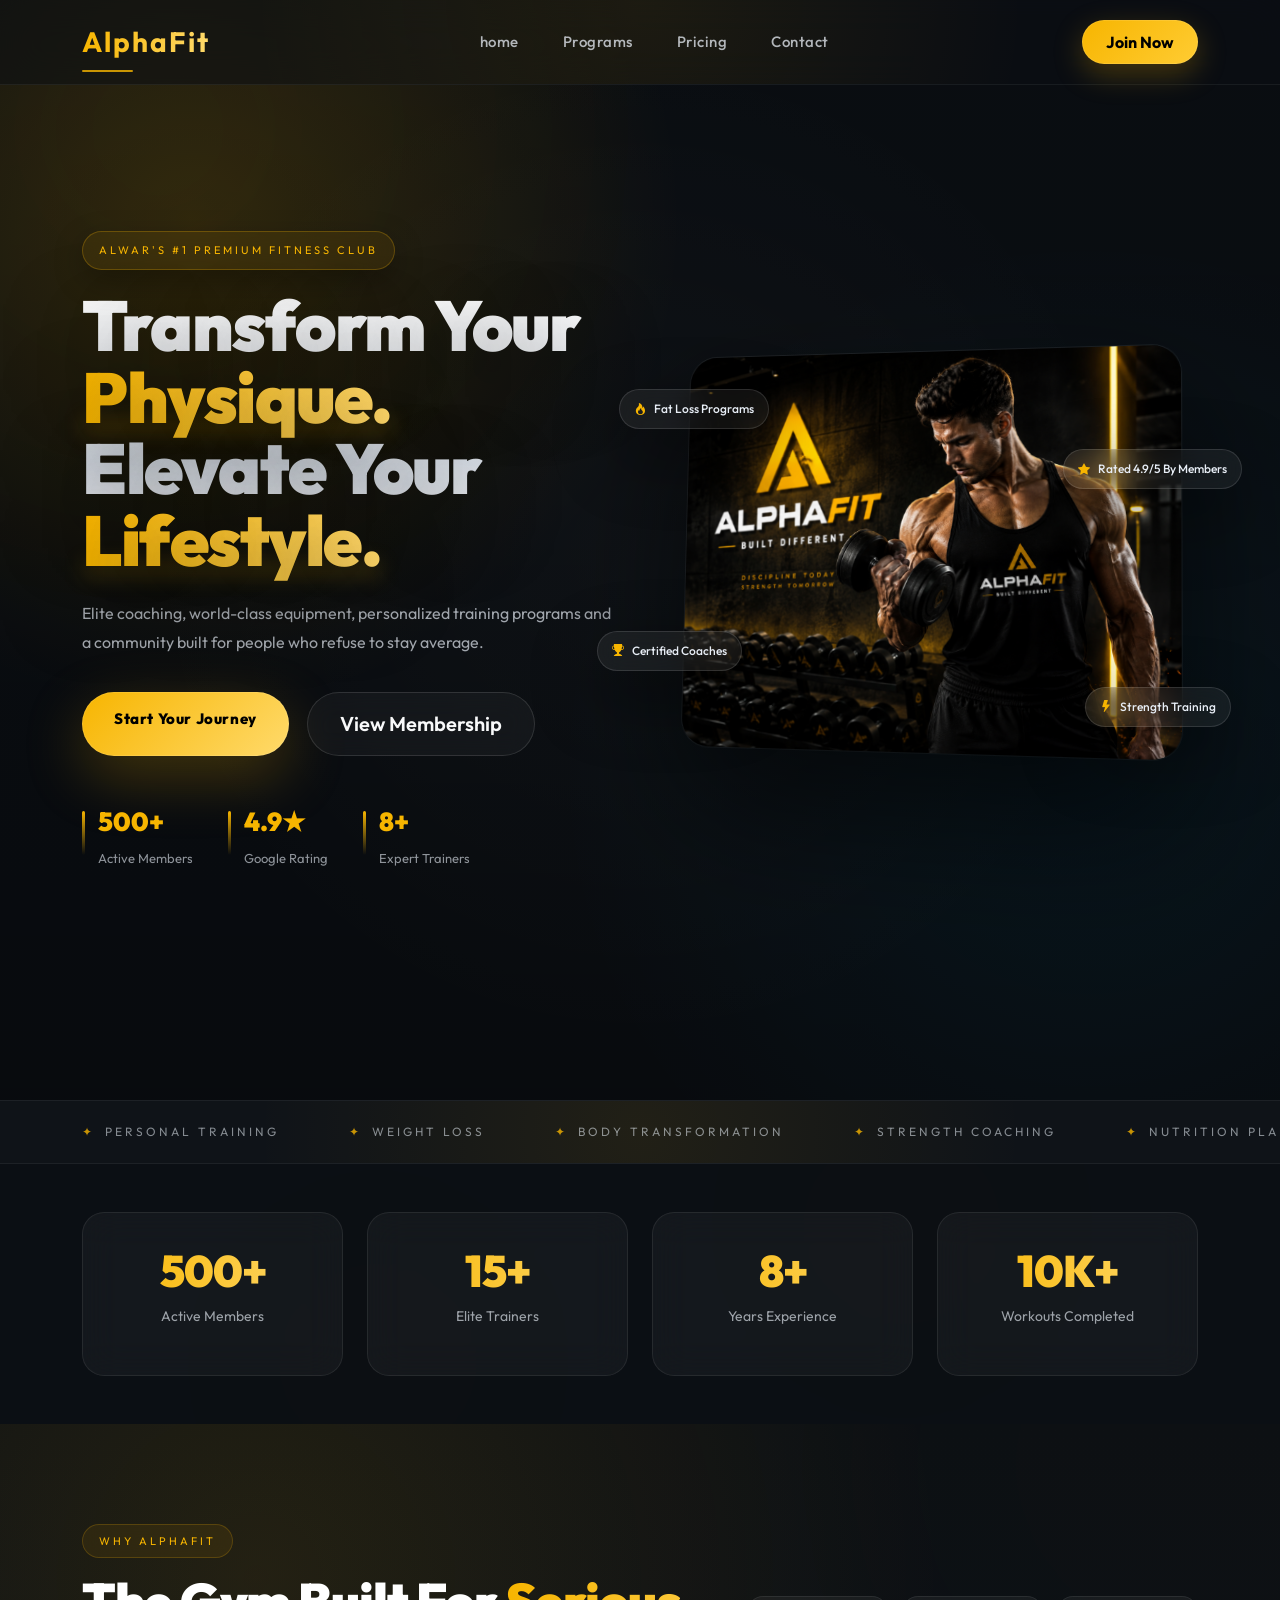
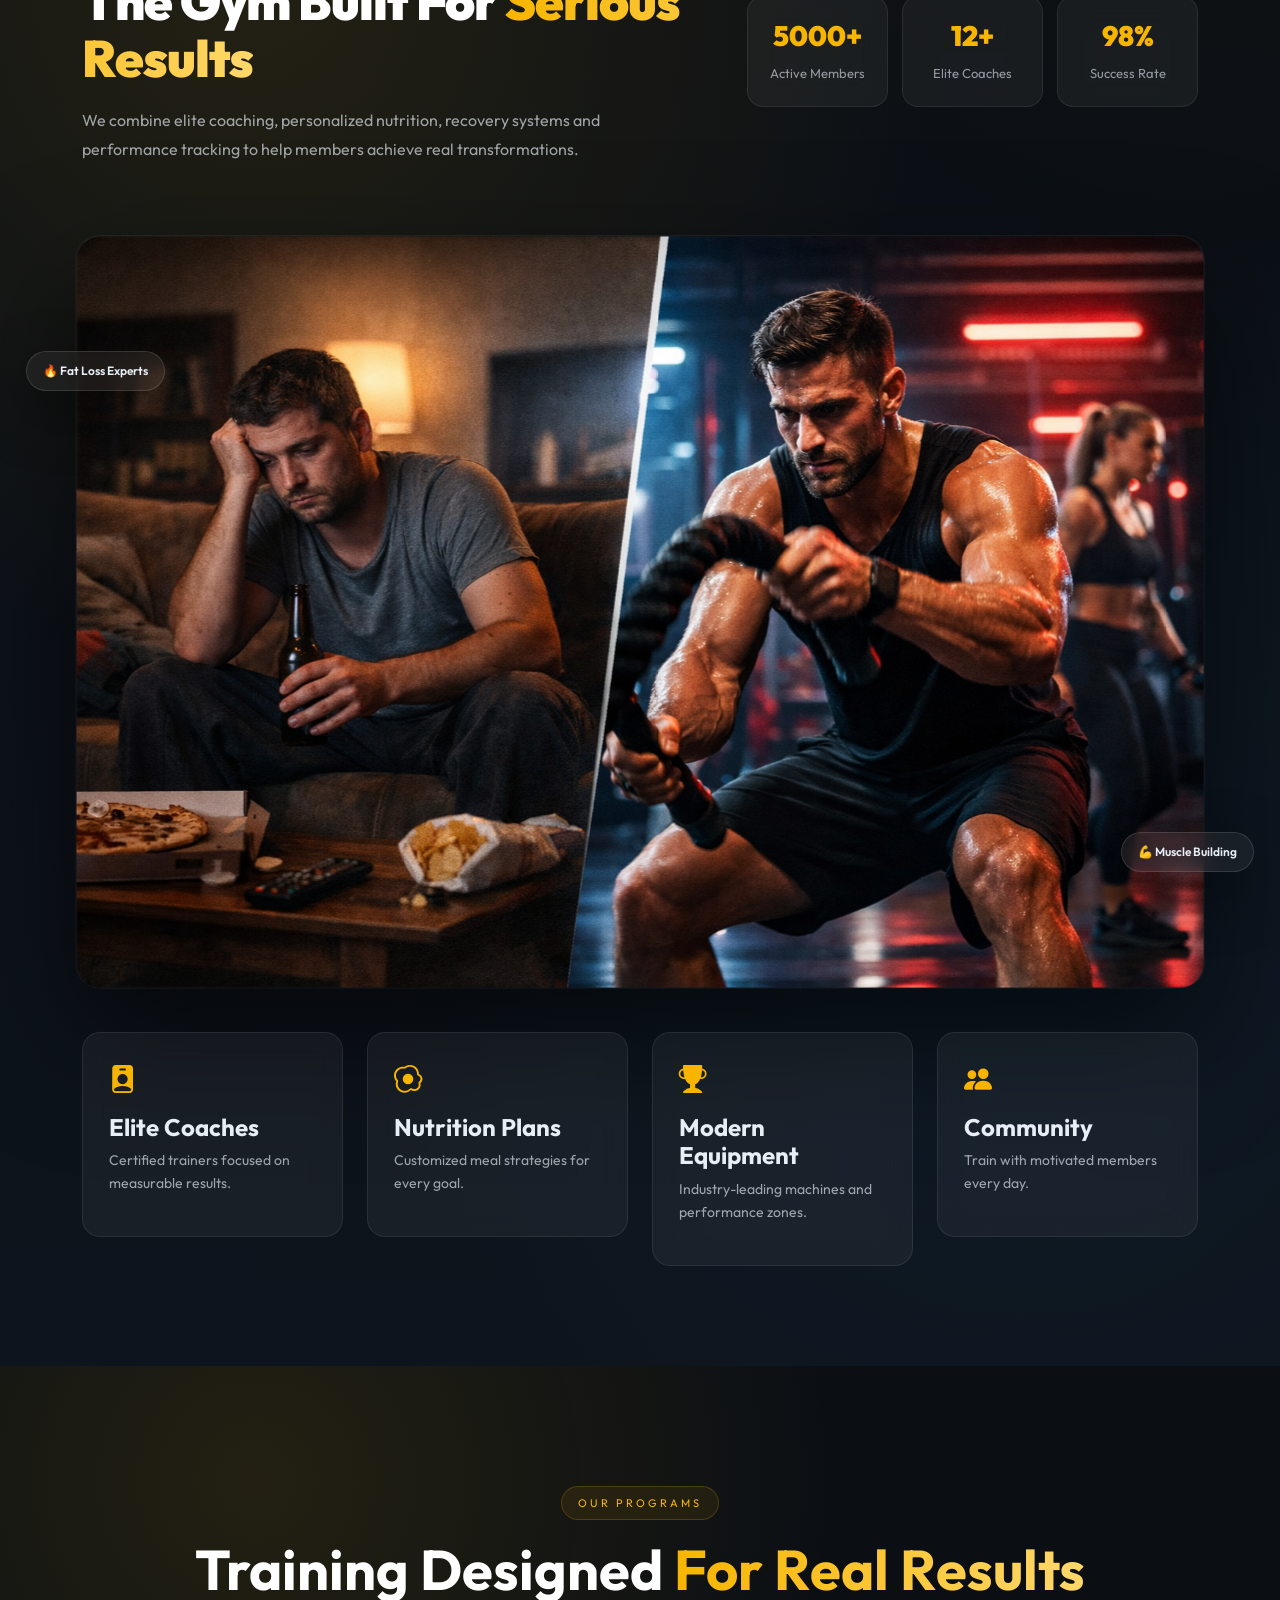
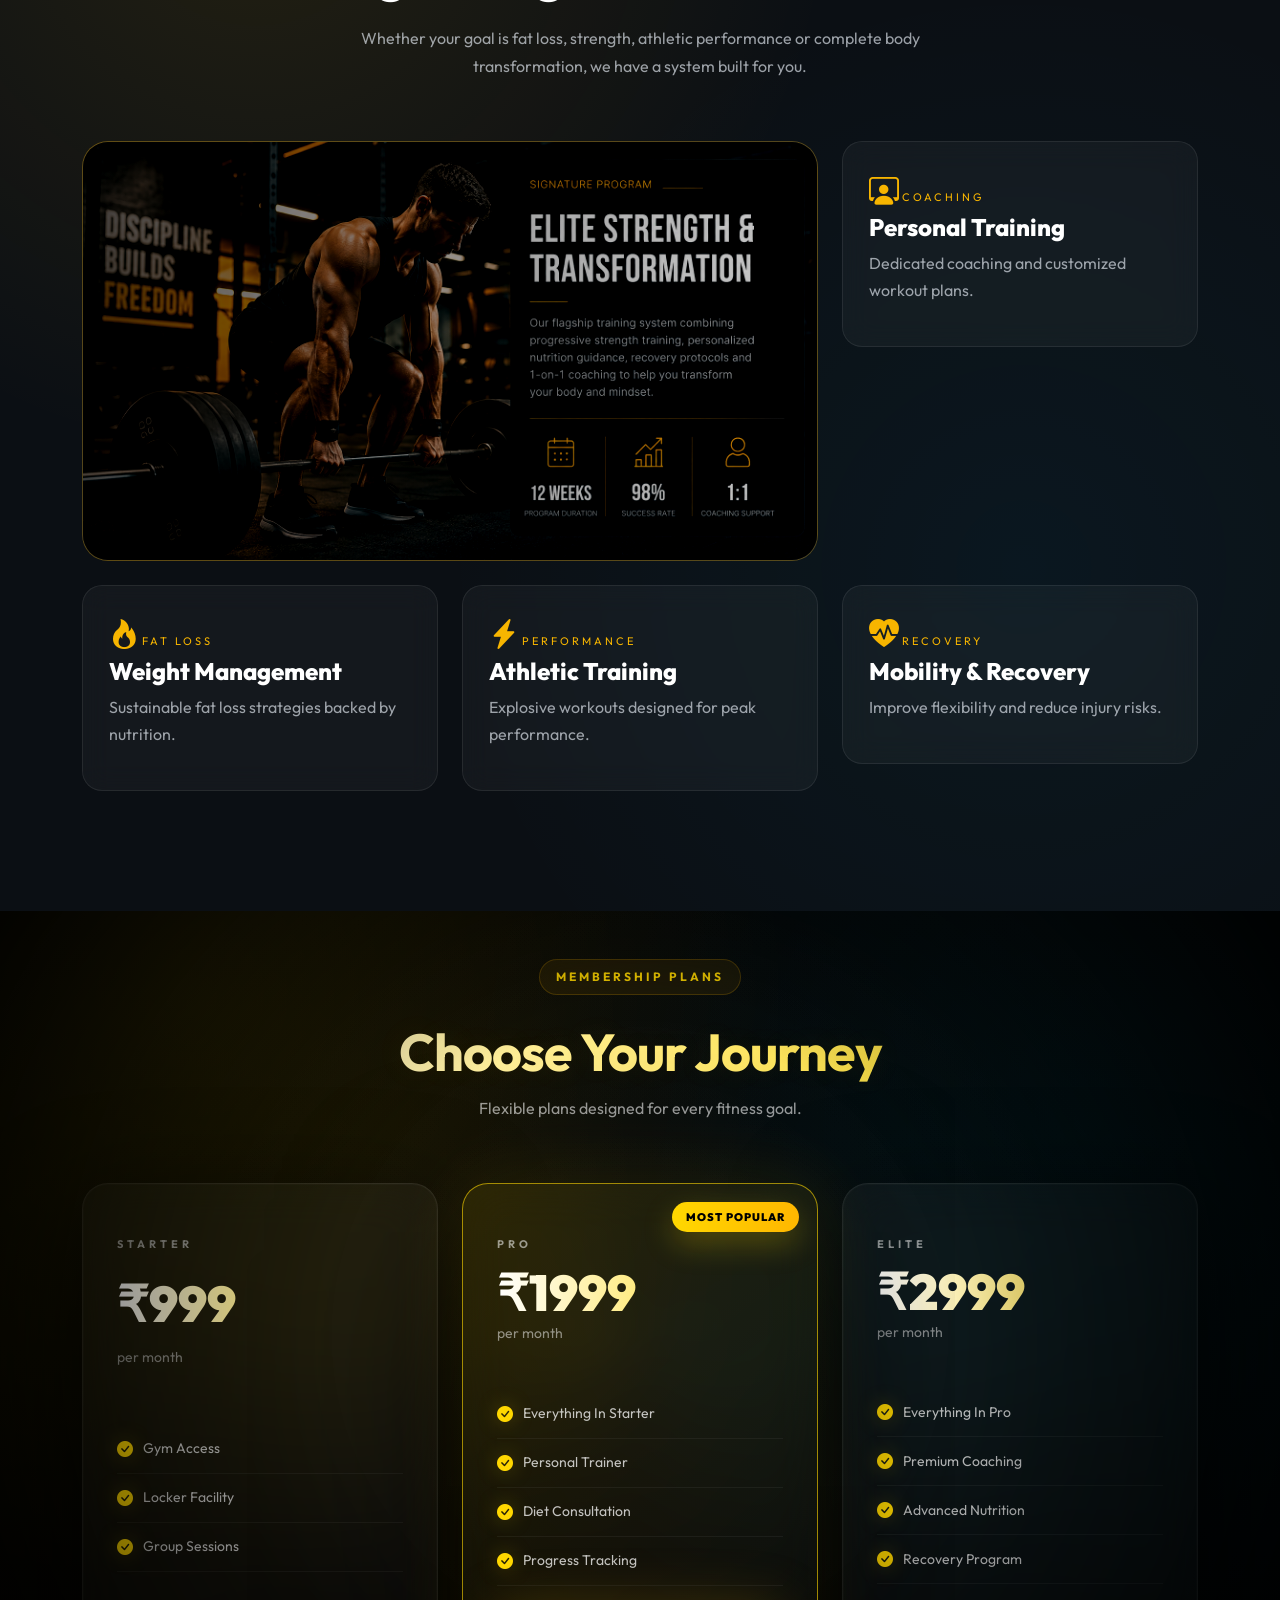
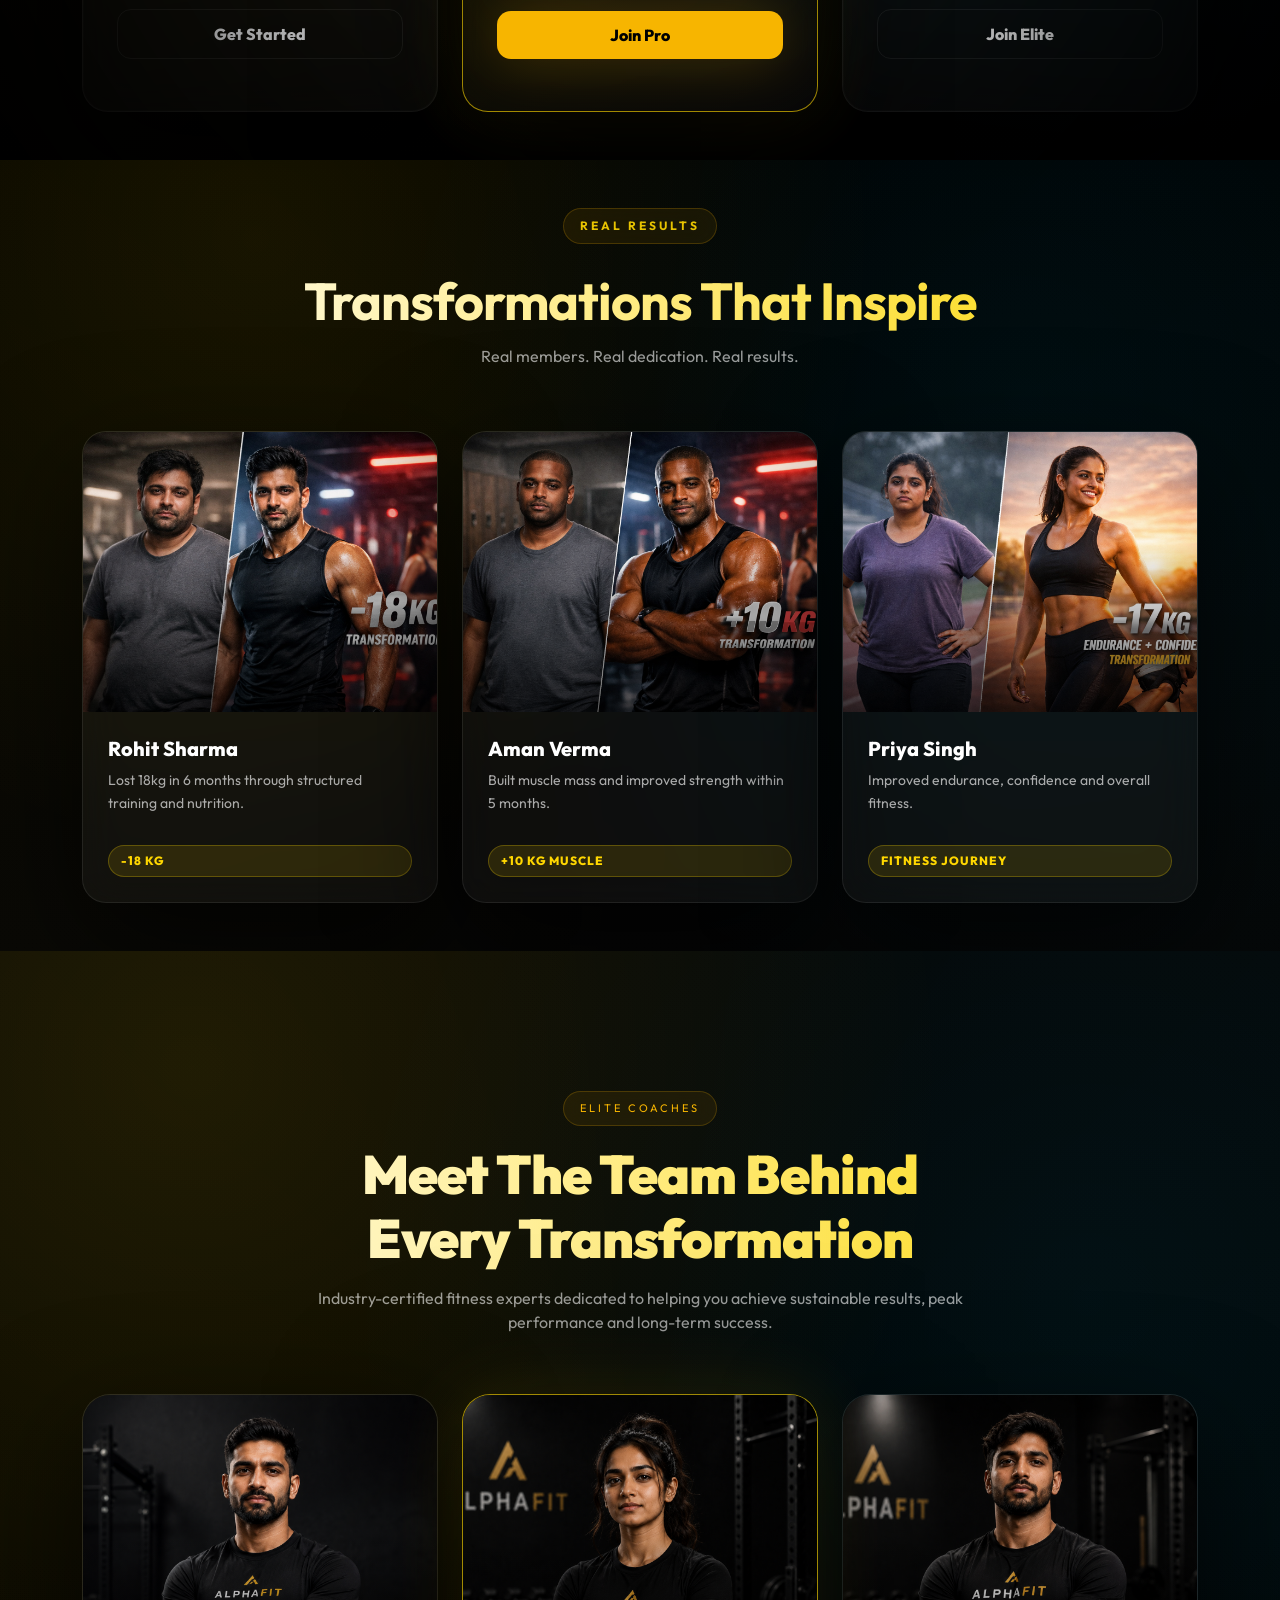
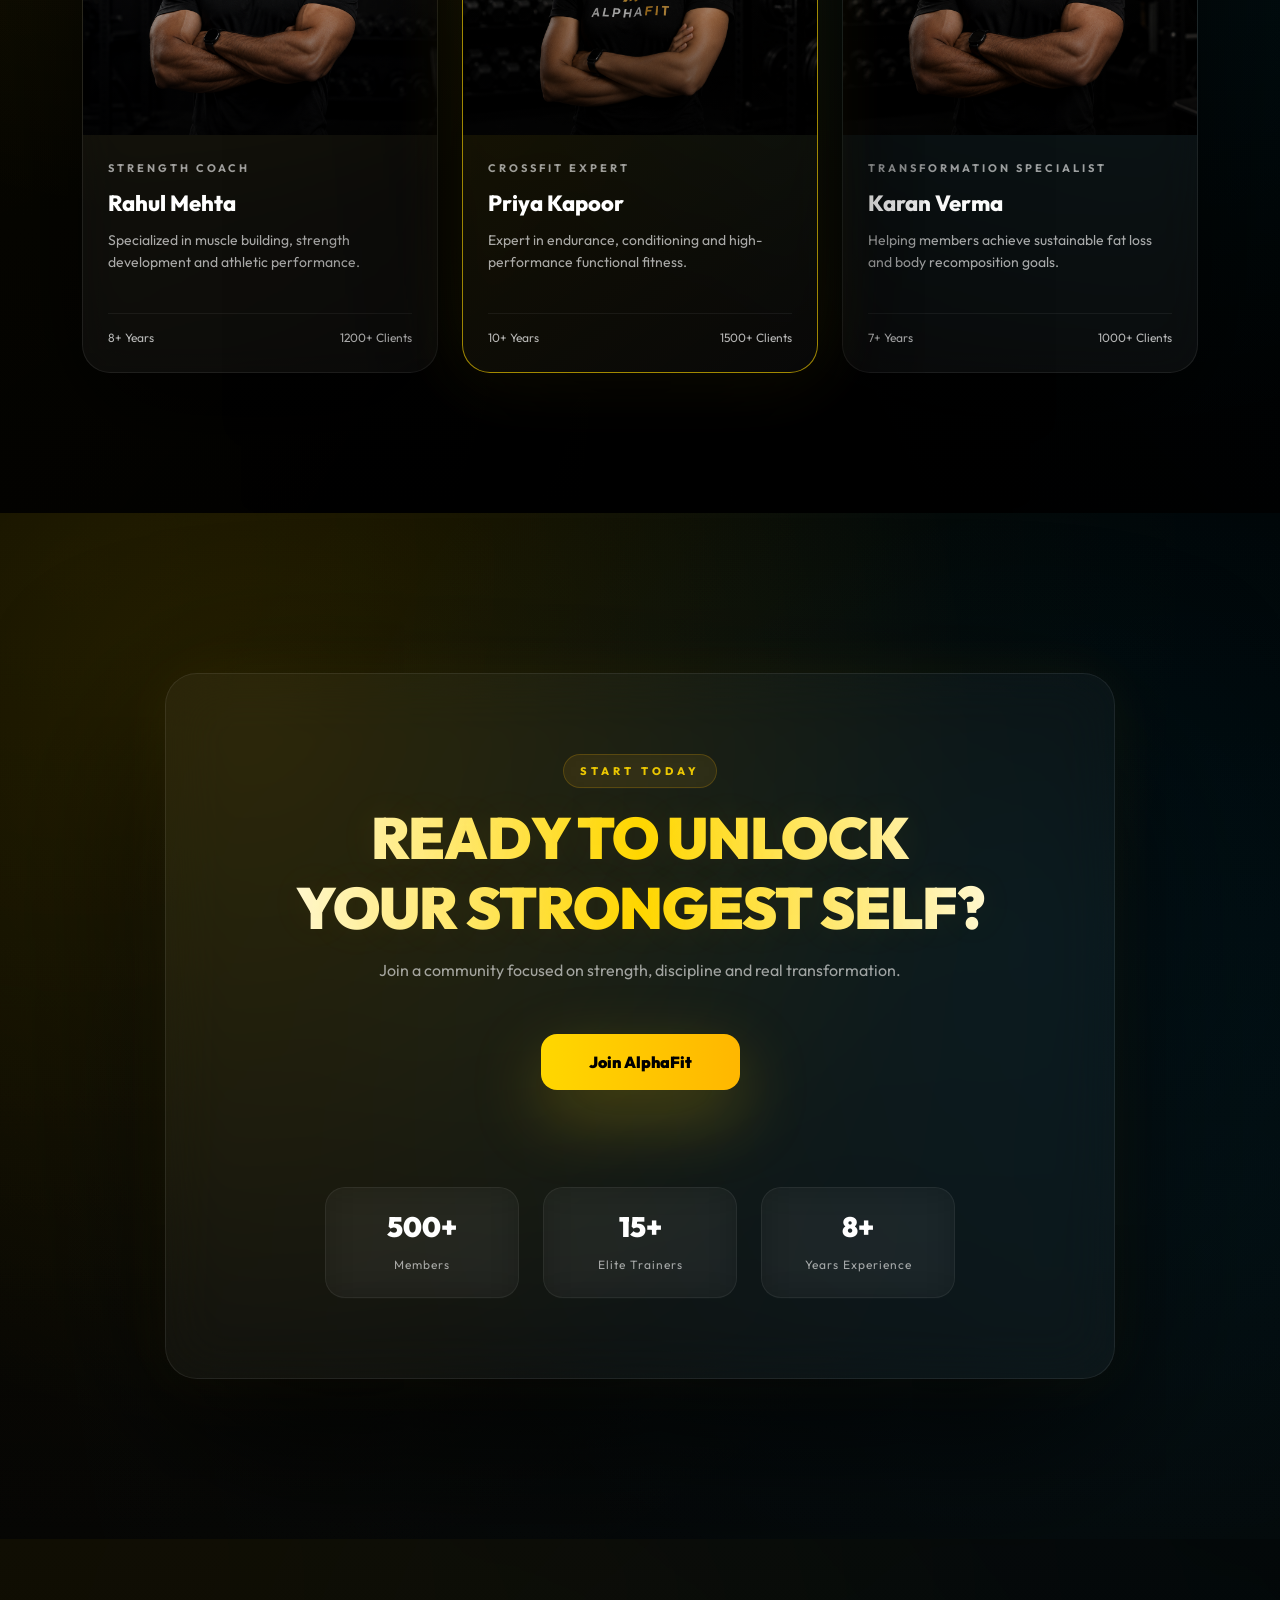
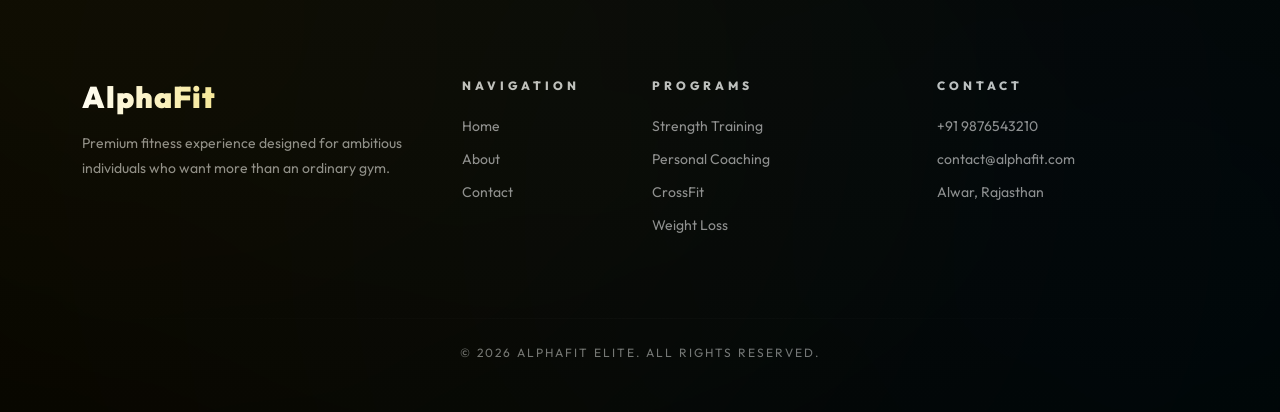
==== commit f0db5f26: "css upgrade" ====
--- a/index.html
+++ b/index.html
@@ -328,8 +328,8 @@
 
         <div class="why-image-wrapper">
 
-            <img
-src="why section.png"
+<img
+                src="why section.png"
                 alt=""
                 class="why-image"
             >
--- a/style.css
+++ b/style.css
@@ -1,2825 +1,3283 @@
+/* =========================
+   GLOBAL DESIGN SYSTEM
+========================= */
+
+:root {
+    --bg: #0b0f14;
+    --bg-soft: #0f1620;
+    --card: rgba(255,255,255,0.06);
+    --glass: rgba(255,255,255,0.08);
+
+    --primary: #f7b500;
+    --primary-dark: #d89c00;
+
+    --text: #e8eef6;
+    --muted: #a7b3c2;
+
+    --border: rgba(255,255,255,0.08);
+
+    --shadow: 0 20px 60px rgba(0,0,0,0.5);
+    --glow: 0 0 60px rgba(247,181,0,0.25);
+
+    --radius: 18px;
+    --radius-sm: 12px;
+
+    --font: 'Outfit', sans-serif;
+}
+
+* {
+    margin: 0;
+    padding: 0;
+    box-sizing: border-box;
+}
+
 body {
-    font-family: 'Outfit', sans-serif;
-    background: #0b0f14;
-    color: #e8eef6;
-    margin: 0;
+    font-family: var(--font);
+    background: var(--bg);
+    color: var(--text);
     overflow-x: hidden;
+}
+
+section {
+    position: relative;
+    padding: 100px 0;
+}
+
+img {
+    max-width: 100%;
+    display: block;
 }
 
 a {
     text-decoration: none;
-}
-
-section {
+    color: inherit;
+}
+
+.btn {
+    transition: 0.3s ease;
+    border-radius: 50px;
+    font-weight: 600;
+}
+
+.btn-warning {
+    background: var(--primary);
+    border: none;
+    color: #000;
+    box-shadow: var(--glow);
+}
+
+.btn-warning:hover {
+    background: var(--primary-dark);
+    transform: translateY(-2px);
+}
+
+.btn-outline-light {
+    border: 1px solid var(--border);
+}
+/* =========================
+   ULTRA PREMIUM NAVBAR V2
+========================= */
+
+.navbar {
+    position: fixed;
+    top: 0;
+    left: 0;
+    width: 100%;
+    z-index: 1000;
+
+    padding: 18px 0;
+    background: rgba(11, 15, 20, 0.55);
+    backdrop-filter: blur(18px);
+    -webkit-backdrop-filter: blur(18px);
+
+    border-bottom: 1px solid rgba(255, 255, 255, 0.06);
+
+    transition: all 0.35s ease;
+}
+
+/* scroll effect class (optional JS toggle) */
+.navbar.scrolled {
+    padding: 12px 0;
+    background: rgba(11, 15, 20, 0.85);
+    box-shadow: 0 10px 40px rgba(0,0,0,0.4);
+}
+
+.navbar::before {
+    content: "";
+    position: absolute;
+    inset: 0;
+    background: radial-gradient(
+        circle at top,
+        rgba(247, 181, 0, 0.08),
+        transparent 60%
+    );
+    pointer-events: none;
+}
+
+/* BRAND */
+.navbar-brand {
+    font-weight: 800;
+    font-size: 26px;
+    letter-spacing: 2px;
+
+    background: linear-gradient(90deg, #f7b500, #ffda6b);
+    -webkit-background-clip: text;
+    -webkit-text-fill-color: transparent;
+
     position: relative;
-    padding: 80px 0;
+}
+
+.navbar-brand::after {
+    content: "";
+    position: absolute;
+    bottom: -4px;
+    left: 0;
+    width: 40%;
+    height: 2px;
+    background: var(--primary);
+    border-radius: 10px;
+    opacity: 0.8;
+}
+
+/* NAV LINKS */
+.navbar-nav .nav-link {
+    color: rgba(232, 238, 246, 0.75) !important;
+    font-weight: 500;
+    font-size: 15px;
+    letter-spacing: 0.5px;
+
+    margin: 0 14px;
+    position: relative;
+
+    transition: all 0.3s ease;
+}
+
+/* hover glow underline */
+.navbar-nav .nav-link::before {
+    content: "";
+    position: absolute;
+    bottom: -8px;
+    left: 50%;
+    transform: translateX(-50%);
+    width: 0%;
+    height: 2px;
+
+    background: linear-gradient(90deg, transparent, #f7b500, transparent);
+    transition: 0.3s ease;
+}
+
+.navbar-nav .nav-link:hover {
+    color: #fff !important;
+    transform: translateY(-1px);
+}
+
+.navbar-nav .nav-link:hover::before {
+    width: 100%;
+}
+
+/* ACTIVE LINK STYLE */
+.navbar-nav .nav-link.active {
+    color: #fff !important;
+}
+
+.navbar-nav .nav-link.active::before {
+    width: 100%;
+}
+
+/* CTA BUTTON */
+.navbar .btn-warning {
+    background: linear-gradient(135deg, #f7b500, #ffcc33);
+    border: none;
+    color: #000;
+
+    font-weight: 700;
+    padding: 10px 22px;
+
+    border-radius: 50px;
+
+    box-shadow:
+        0 10px 30px rgba(247, 181, 0, 0.25),
+        0 0 0 1px rgba(255, 255, 255, 0.1) inset;
+
+    transition: all 0.3s ease;
+    position: relative;
+    overflow: hidden;
+}
+
+/* shimmer effect */
+.navbar .btn-warning::after {
+    content: "";
+    position: absolute;
+    top: 0;
+    left: -100%;
+    width: 100%;
+    height: 100%;
+    background: linear-gradient(
+        120deg,
+        transparent,
+        rgba(255,255,255,0.4),
+        transparent
+    );
+    transition: 0.5s;
+}
+
+.navbar .btn-warning:hover::after {
+    left: 100%;
+}
+
+.navbar .btn-warning:hover {
+    transform: translateY(-2px) scale(1.03);
+    box-shadow:
+        0 15px 40px rgba(247, 181, 0, 0.35);
+}
+
+/* MOBILE TOGGLER */
+.navbar-toggler {
+    border: 1px solid rgba(255,255,255,0.1);
+    padding: 6px 10px;
+    border-radius: 10px;
+    backdrop-filter: blur(10px);
+}
+
+.navbar-toggler:focus {
+    box-shadow: none;
 }
 /* =========================
-   PREMIUM STICKY NAVBAR
+   HERO SECTION V3 - CINEMATIC LUXURY
 ========================= */
 
-.navbar{
-    position:fixed;
-    top:20px;
-    left:50%;
-    transform:translateX(-50%);
-    width:92%;
-    z-index:9999;
-
-    padding:16px 28px;
-
-    background:rgba(10,12,18,.75);
-
-    backdrop-filter:blur(24px);
-
-    border:1px solid rgba(255,255,255,.08);
-
-    border-radius:20px;
-
-    transition:.35s ease;
-}
-
-/* Scroll Effect */
-
-.navbar.scrolled{
-    top:10px;
-
-    background:rgba(5,8,12,.95);
-
-    border-color:rgba(255,180,0,.15);
-
-    box-shadow:
-    0 15px 40px rgba(0,0,0,.35);
-}
-
-/* Logo */
-
-.navbar-brand{
-    color:white !important;
-    font-size:1.7rem;
-    font-weight:800;
-    letter-spacing:1px;
-}
-
-.navbar-brand span{
-    color:#ffb400;
-}
-
-/* Links */
-
-.nav-link{
-    color:rgba(255,255,255,.72)!important;
-
-    font-weight:500;
-
-    margin-left:18px;
-
-    position:relative;
-
-    transition:.3s;
-}
-
-.nav-link:hover{
-    color:white!important;
-}
-
-/* Underline Animation */
-
-.nav-link::after{
-    content:"";
-
-    position:absolute;
-
-    bottom:-6px;
-    left:0;
-
-    width:0;
-    height:2px;
-
-    background:#ffb400;
-
-    transition:.3s;
-}
-
-.nav-link:hover::after,
-.nav-link.active::after{
-    width:100%;
-}
-
-.nav-link.active{
-    color:#ffb400!important;
-}
-
-/* CTA Button */
-
-.nav-cta{
-    margin-left:25px;
-
-    background:#ffb400;
-
-    color:#111!important;
-
-    padding:10px 24px;
-
-    border-radius:999px;
-
-    font-weight:700;
-
-    transition:.3s;
-}
-
-.nav-cta:hover{
-    transform:translateY(-3px);
-
-    box-shadow:
-    0 12px 25px rgba(255,180,0,.3);
-}
-
-/* Mobile */
-
-@media(max-width:991px){
-
-    .navbar{
-        width:95%;
-        top:10px;
-    }
-
-    .navbar-collapse{
-        margin-top:15px;
-    }
-
-    .nav-link{
-        margin:10px 0;
-    }
-
-    .nav-cta{
-        margin-left:0;
-        margin-top:10px;
-        display:inline-block;
-    }
-}
-.btn-warning {
-    background: #ffb400;
-    border: none;
-    color: #111;
-    border-radius: 50px;
-    padding: 10px 20px;
-}
-
-.btn-warning:hover {
-    transform: translateY(-2px);
-    box-shadow: 0 10px 25px rgba(255,180,0,0.25);
-}
-
+.hero-v2 {
+    min-height: 100vh;
+    display: flex;
+    align-items: center;
+    position: relative;
+
+    background:
+        radial-gradient(circle at 15% 20%, rgba(247,181,0,0.18), transparent 35%),
+        radial-gradient(circle at 85% 70%, rgba(0,180,255,0.08), transparent 40%),
+        radial-gradient(circle at center, rgba(255,255,255,0.03), transparent 60%),
+        var(--bg);
+
+    overflow: hidden;
+}
+
+/* cinematic dark vignette */
 .hero-overlay {
     position: absolute;
     inset: 0;
-    background: radial-gradient(circle, rgba(255,180,0,0.08), transparent 60%);
+    background:
+        radial-gradient(circle at center,
+        rgba(0,0,0,0.15),
+        rgba(0,0,0,0.75));
+    z-index: 1;
+}
+
+/* MOVING LIGHT FIELD (KEY UPGRADE) */
+.hero-glow {
+    position: absolute;
+    width: 700px;
+    height: 700px;
+
+    background: radial-gradient(circle, rgba(247,181,0,0.35), transparent 60%);
+    filter: blur(180px);
+    opacity: 0.25;
+
+    top: -20%;
+    left: -15%;
+
+    animation: glowShift 10s ease-in-out infinite alternate;
+    z-index: 1;
+}
+
+@keyframes glowShift {
+    0% { transform: translate(0,0) scale(1); }
+    100% { transform: translate(80px, 60px) scale(1.1); }
+}
+
+/* MAIN CONTAINER LAYER */
+.hero-v2 .container {
+    position: relative;
+    z-index: 3;
+}
+
+/* LEFT SIDE - CONTENT BLOCK */
+.hero-content {
+    max-width: 600px;
+}
+
+/* TAG - PREMIUM CHIP */
+.hero-tag {
+    display: inline-flex;
+    align-items: center;
+    gap: 8px;
+
+    padding: 10px 16px;
+
+    font-size: 11px;
+    letter-spacing: 3px;
+    text-transform: uppercase;
+
+    color: #f7b500;
+
+    background: rgba(247,181,0,0.08);
+    border: 1px solid rgba(247,181,0,0.25);
+
+    border-radius: 999px;
+
+    backdrop-filter: blur(14px);
+
+    box-shadow: 0 10px 30px rgba(0,0,0,0.3);
+
+    margin-bottom: 20px;
+}
+
+/* BIG TITLE - HERO DNA */
+.hero-title {
+    font-size: clamp(42px, 5.5vw, 78px);
+    font-weight: 900;
+    line-height: 1.02;
+
+    letter-spacing: -1.5px;
+
+    margin-bottom: 22px;
+
+    background: linear-gradient(
+        180deg,
+        #ffffff 0%,
+        #d7dde5 60%,
+        #ffffff 100%
+    );
+
+    -webkit-background-clip: text;
+    -webkit-text-fill-color: transparent;
+
+    text-shadow: 0 30px 80px rgba(0,0,0,0.5);
+}
+
+/* GOLD EMPHASIS WORDS */
+.hero-title span {
+    background: linear-gradient(90deg, #f7b500, #ffd86b);
+    -webkit-background-clip: text;
+    -webkit-text-fill-color: transparent;
+
+    position: relative;
+}
+
+/* glowing underline accent */
+.hero-title span::after {
+    content: "";
+    position: absolute;
+    left: 0;
+    bottom: 8px;
+
+    width: 100%;
+    height: 14px;
+
+    background: rgba(247,181,0,0.18);
+    filter: blur(10px);
+    z-index: -1;
+}
+
+/* SUBTITLE - REFINED */
+.hero-subtitle {
+    font-size: 16px;
+    line-height: 1.8;
+
+    color: rgba(232,238,246,0.68);
+
+    max-width: 540px;
+
+    margin-bottom: 35px;
+}
+
+/* CTA ROW */
+.hero-buttons {
+    display: flex;
+    gap: 18px;
+    flex-wrap: wrap;
+}
+
+/* PRIMARY CTA (HIGH TICKET BUTTON) */
+.hero-buttons .btn-warning {
+    padding: 16px 32px;
+
+    font-size: 15px;
+    font-weight: 800;
+    letter-spacing: 0.6px;
+
+    border-radius: 999px;
+
+    background: linear-gradient(135deg, #f7b500, #ffda6b);
+
+    box-shadow:
+        0 20px 60px rgba(247,181,0,0.25),
+        0 0 0 1px rgba(255,255,255,0.1) inset;
+
+    transition: all 0.35s ease;
+}
+
+.hero-buttons .btn-warning:hover {
+    transform: translateY(-3px) scale(1.03);
+    box-shadow:
+        0 30px 90px rgba(247,181,0,0.35);
+}
+
+/* SECONDARY CTA */
+.hero-buttons .btn-outline-light {
+    padding: 16px 32px;
+
+    border-radius: 999px;
+
+    border: 1px solid rgba(255,255,255,0.12);
+    background: rgba(255,255,255,0.04);
+
+    backdrop-filter: blur(14px);
+
+    transition: 0.3s ease;
+}
+
+.hero-buttons .btn-outline-light:hover {
+    background: rgba(255,255,255,0.08);
+    transform: translateY(-3px);
+}
+
+/* TRUST METRICS */
+.hero-trust {
+    margin-top: 50px;
+
+    display: flex;
+    gap: 35px;
+    flex-wrap: wrap;
+}
+
+.trust-box {
+    position: relative;
+    padding-left: 16px;
+}
+
+.trust-box::before {
+    content: "";
+    position: absolute;
+    left: 0;
+    top: 5px;
+
+    width: 3px;
+    height: 70%;
+
+    background: linear-gradient(#f7b500, transparent);
+    border-radius: 10px;
+}
+
+.trust-box h4 {
+    font-size: 26px;
+    font-weight: 900;
+    color: var(--primary);
+}
+
+.trust-box span {
+    font-size: 13px;
+    color: rgba(232,238,246,0.6);
+}
+
+/* RIGHT IMAGE - CINEMATIC 3D */
+.hero-visual {
+    position: relative;
+    display: flex;
+    justify-content: center;
+    align-items: center;
+
+    perspective: 1200px;
+}
+
+.hero-image {
+    width: 92%;
+    max-width: 540px;
+
+    border-radius: 28px;
+
+    transform: rotateY(-10deg) rotateX(4deg);
+
+    box-shadow:
+        0 60px 140px rgba(0,0,0,0.65),
+        0 0 0 1px rgba(255,255,255,0.08);
+
+    transition: all 0.5s ease;
+}
+
+.hero-image:hover {
+    transform: rotateY(0deg) rotateX(0deg) scale(1.03);
+}
+
+/* FLOATING CARDS - CONTROLLED ORBIT STYLE */
+.floating-card {
+    position: absolute;
+
+    padding: 10px 14px;
+
+    font-size: 12px;
+    font-weight: 500;
+
+    border-radius: 999px;
+
+    background: rgba(255,255,255,0.06);
+    border: 1px solid rgba(255,255,255,0.12);
+
+    backdrop-filter: blur(16px);
+
+    display: flex;
+    gap: 8px;
+    align-items: center;
+
+    box-shadow: 0 25px 70px rgba(0,0,0,0.45);
+
+    animation: floatOrbit 6s ease-in-out infinite;
+}
+
+/* orbit motion (more natural than float) */
+@keyframes floatOrbit {
+    0% { transform: translate(0,0); }
+    25% { transform: translate(8px,-10px); }
+    50% { transform: translate(0,-18px); }
+    75% { transform: translate(-8px,-10px); }
+    100% { transform: translate(0,0); }
+}
+
+/* positions */
+.card-1 { top: 10%; left: -6%; }
+.card-2 { top: 25%; right: -8%; }
+.card-3 { bottom: 20%; left: -10%; }
+.card-4 { bottom: 6%; right: -6%; }
+
+/* ICONS */
+.floating-card i {
+    color: var(--primary);
+}
+
+/* RESPONSIVE */
+@media (max-width: 992px) {
+    .hero-title {
+        font-size: 40px;
+    }
+
+    .hero-visual {
+        margin-top: 40px;
+    }
+
+    .floating-card {
+        display: none;
+    }
+}/* =========================
+   WHY SECTION - CINEMATIC STORYTELLING
+========================= */
+
+.why-section {
+    position: relative;
+    background:
+        radial-gradient(circle at 20% 10%, rgba(247,181,0,0.10), transparent 40%),
+        radial-gradient(circle at 80% 70%, rgba(0,180,255,0.05), transparent 45%),
+        linear-gradient(180deg, var(--bg), #0e141d);
+    overflow: hidden;
+}
+
+/* SOFT BACKGROUND GLOW LAYER */
+.why-glow {
+    position: absolute;
+    width: 700px;
+    height: 700px;
+
+    background: radial-gradient(circle, rgba(247,181,0,0.18), transparent 60%);
+    filter: blur(180px);
+    opacity: 0.25;
+
+    top: -20%;
+    right: -20%;
+
+    animation: whyGlowMove 12s ease-in-out infinite alternate;
+}
+
+@keyframes whyGlowMove {
+    0% { transform: translate(0,0); }
+    100% { transform: translate(-60px, 40px); }
+}
+
+/* TAG */
+.section-tag {
+    display: inline-block;
+
+    font-size: 11px;
+    letter-spacing: 3px;
+    text-transform: uppercase;
+
+    color: var(--primary);
+
+    padding: 8px 14px;
+
+    background: rgba(247,181,0,0.08);
+    border: 1px solid rgba(247,181,0,0.2);
+
+    border-radius: 999px;
+
+    backdrop-filter: blur(10px);
+}
+
+/* MAIN TITLE */
+.why-title {
+    font-size: clamp(32px, 4vw, 52px);
+    font-weight: 900;
+    line-height: 1.1;
+
+    margin-top: 15px;
+    margin-bottom: 20px;
+
+    color: #fff;
+
+    letter-spacing: -1px;
+}
+
+.why-title span {
+    background: linear-gradient(90deg, #f7b500, #ffd86b);
+    -webkit-background-clip: text;
+    -webkit-text-fill-color: transparent;
+}
+
+/* DESCRIPTION */
+.why-desc {
+    color: rgba(232,238,246,0.65);
+    font-size: 16px;
+    line-height: 1.8;
+
+    max-width: 520px;
+}
+
+/* STATS GRID (PREMIUM CARDS) */
+.stats-grid {
+    display: grid;
+    grid-template-columns: repeat(3, 1fr);
+    gap: 14px;
+}
+
+.stat-box {
+    background: rgba(255,255,255,0.05);
+    border: 1px solid rgba(255,255,255,0.08);
+
+    padding: 22px;
+
+    border-radius: 16px;
+
+    text-align: center;
+
+    backdrop-filter: blur(14px);
+
+    transition: all 0.3s ease;
+
+    position: relative;
+    overflow: hidden;
+}
+
+/* hover glow sweep */
+.stat-box::before {
+    content: "";
+    position: absolute;
+    top: 0;
+    left: -100%;
+
+    width: 100%;
+    height: 100%;
+
+    background: linear-gradient(
+        120deg,
+        transparent,
+        rgba(247,181,0,0.12),
+        transparent
+    );
+
+    transition: 0.6s;
+}
+
+.stat-box:hover::before {
+    left: 100%;
+}
+
+.stat-box:hover {
+    transform: translateY(-5px);
+    border-color: rgba(247,181,0,0.3);
+}
+
+.stat-box h3 {
+    font-size: 28px;
+    font-weight: 900;
+    color: var(--primary);
+}
+
+.stat-box span {
+    font-size: 13px;
+    color: rgba(232,238,246,0.6);
+}
+
+/* IMAGE WRAPPER - HERO STYLE */
+.why-image-wrapper {
+    position: relative;
+    margin-top: 60px;
+}
+
+.why-image {
+    width: 100%;
+    border-radius: 24px;
+
+    box-shadow:
+        0 50px 120px rgba(0,0,0,0.6),
+        0 0 0 1px rgba(255,255,255,0.08);
+
+    transform: scale(1.01);
+}
+
+/* FLOATING BADGES */
+.floating-badge {
+    position: absolute;
+
+    padding: 10px 16px;
+
+    font-size: 12px;
+    font-weight: 600;
+
+    border-radius: 999px;
+
+    background: rgba(255,255,255,0.06);
+    border: 1px solid rgba(255,255,255,0.12);
+
+    backdrop-filter: blur(14px);
+
+    box-shadow: 0 20px 60px rgba(0,0,0,0.4);
+
+    animation: badgeFloat 5s ease-in-out infinite;
+}
+
+/* floating motion */
+@keyframes badgeFloat {
+    0%, 100% { transform: translateY(0); }
+    50% { transform: translateY(-10px); }
+}
+
+/* badge positions */
+.badge-one {
+    top: 15%;
+    left: -5%;
+}
+
+.badge-two {
+    bottom: 15%;
+    right: -5%;
+}
+
+/* FEATURE CARDS */
+.feature-card {
+    background: rgba(255,255,255,0.05);
+    border: 1px solid rgba(255,255,255,0.08);
+
+    padding: 26px;
+
+    border-radius: 18px;
+
+    transition: all 0.3s ease;
+
+    backdrop-filter: blur(12px);
+
+    position: relative;
+}
+
+/* hover lift */
+.feature-card:hover {
+    transform: translateY(-8px);
+    border-color: rgba(247,181,0,0.25);
+    box-shadow: 0 30px 80px rgba(0,0,0,0.4);
+}
+
+/* icon styling */
+.feature-card i {
+    font-size: 28px;
+    color: var(--primary);
+    margin-bottom: 12px;
+    display: inline-block;
+}
+
+/* title */
+.feature-card h4 {
+    font-weight: 700;
+    margin-bottom: 8px;
+}
+
+/* text */
+.feature-card p {
+    color: rgba(232,238,246,0.65);
+    font-size: 14px;
+    line-height: 1.6;
+}
+
+/* RESPONSIVE */
+@media (max-width: 992px) {
+    .stats-grid {
+        grid-template-columns: 1fr 1fr;
+    }
+
+    .why-title {
+        font-size: 34px;
+    }
+}
+
+@media (max-width: 576px) {
+    .stats-grid {
+        grid-template-columns: 1fr;
+    }
+}/* =========================
+   ULTRA PREMIUM MOVING BRAND STRIP
+========================= */
+
+.brand-strip {
+    position: relative;
+    padding: 22px 0;
+
+    background: rgba(255,255,255,0.015);
+    border-top: 1px solid rgba(255,255,255,0.06);
+    border-bottom: 1px solid rgba(255,255,255,0.06);
+
+    overflow: hidden;
+}
+
+/* soft moving light layer */
+.brand-strip::before {
+    content: "";
+    position: absolute;
+    inset: 0;
+
+    background: radial-gradient(
+        circle at 50% 50%,
+        rgba(247,181,0,0.08),
+        transparent 60%
+    );
+
+    animation: slowGlow 8s ease-in-out infinite alternate;
     pointer-events: none;
 }
 
-.hero-tag {
+@keyframes slowGlow {
+    0% { transform: translateX(-30px); opacity: 0.2; }
+    100% { transform: translateX(30px); opacity: 0.35; }
+}
+
+/* moving track (double-layer illusion) */
+.brand-track {
+    display: flex;
+    gap: 70px;
+    width: max-content;
+
+    animation: marqueeSmooth 22s linear infinite;
+    will-change: transform;
+}
+
+/* second layer illusion (depth feel) */
+.brand-track span {
+    font-size: 12px;
+    letter-spacing: 3px;
+    text-transform: uppercase;
+
+    color: rgba(232,238,246,0.55);
+
+    white-space: nowrap;
+
+    transition: 0.3s;
+}
+
+/* hover glow micro-interaction */
+.brand-track span:hover {
+    color: #fff;
+    transform: scale(1.1);
+    text-shadow: 0 0 20px rgba(247,181,0,0.4);
+}
+
+.brand-track span::before {
+    content: "✦";
+    color: var(--primary);
+    margin-right: 10px;
+    opacity: 0.8;
+}
+
+@keyframes marqueeSmooth {
+    0% { transform: translateX(0); }
+    100% { transform: translateX(-50%); }
+}
+/* =========================
+   BREATHING PREMIUM STATS
+========================= */
+
+.premium-stats {
+    position: relative;
+    padding: 100px 0;
+
+    background: var(--bg);
+    overflow: hidden;
+}
+
+/* floating ambient glow field */
+.premium-stats::before,
+.premium-stats::after {
+    content: "";
+    position: absolute;
+
+    width: 500px;
+    height: 500px;
+
+    background: radial-gradient(circle, rgba(247,181,0,0.12), transparent 60%);
+    filter: blur(160px);
+    opacity: 0.25;
+
+    animation: drift 10s ease-in-out infinite alternate;
+}
+
+.premium-stats::before {
+    top: -20%;
+    left: 10%;
+}
+
+.premium-stats::after {
+    bottom: -20%;
+    right: 10%;
+    animation-delay: 2s;
+}
+
+@keyframes drift {
+    0% { transform: translate(0,0) scale(1); }
+    100% { transform: translate(60px, -40px) scale(1.1); }
+}
+
+/* GRID */
+.premium-stats .row {
+    position: relative;
+    z-index: 2;
+}
+
+/* CARD */
+.premium-stat-card {
+    position: relative;
+
+    background: rgba(255,255,255,0.04);
+    border: 1px solid rgba(255,255,255,0.08);
+
+    padding: 32px 20px;
+
+    border-radius: 22px;
+
+    text-align: center;
+
+    backdrop-filter: blur(18px);
+
+    transition: all 0.4s ease;
+
+    overflow: hidden;
+
+    animation: floatCard 6s ease-in-out infinite;
+}
+
+/* staggered motion */
+.premium-stat-card:nth-child(1) { animation-delay: 0s; }
+.premium-stat-card:nth-child(2) { animation-delay: 1s; }
+.premium-stat-card:nth-child(3) { animation-delay: 2s; }
+.premium-stat-card:nth-child(4) { animation-delay: 3s; }
+
+@keyframes floatCard {
+    0%, 100% { transform: translateY(0); }
+    50% { transform: translateY(-12px); }
+}
+
+/* glow sweep on hover */
+.premium-stat-card::before {
+    content: "";
+    position: absolute;
+    top: 0;
+    left: -100%;
+
+    width: 100%;
+    height: 100%;
+
+    background: linear-gradient(
+        120deg,
+        transparent,
+        rgba(247,181,0,0.18),
+        transparent
+    );
+
+    transition: 0.7s;
+}
+
+.premium-stat-card:hover::before {
+    left: 100%;
+}
+
+.premium-stat-card:hover {
+    transform: translateY(-10px) scale(1.03);
+    border-color: rgba(247,181,0,0.35);
+    box-shadow: 0 40px 120px rgba(0,0,0,0.5);
+}
+
+/* NUMBER ANIMATION FEEL */
+.premium-stat-card h2 {
+    font-size: 44px;
+    font-weight: 900;
+
+    background: linear-gradient(90deg, #f7b500, #ffd86b);
+    -webkit-background-clip: text;
+    -webkit-text-fill-color: transparent;
+
+    letter-spacing: -1px;
+}
+
+/* LABEL */
+.premium-stat-card p {
+    font-size: 14px;
+    color: rgba(232,238,246,0.65);
+    margin-top: 6px;
+}
+/* =========================
+   PROGRAMS SECTION — HIGH BUDGET SYSTEM SHOWCASE
+========================= */
+
+.programs-v2 {
+    position: relative;
+    padding: 120px 0;
+
+    background:
+        radial-gradient(circle at 20% 10%, rgba(247,181,0,0.10), transparent 40%),
+        radial-gradient(circle at 80% 70%, rgba(0,180,255,0.05), transparent 45%),
+        var(--bg);
+
+    overflow: hidden;
+}
+
+/* soft cinematic glow */
+/* =========================
+   LEFT IMAGE LAYER (ULTRA PREMIUM FIXED)
+========================= */
+
+.program-box.featured-program::before {
+    content: "";
+    position: absolute;
+
+    left: 0;
+    top: 0;
+
+    width: 100%;
+    height: 100%;
+
+    /* REAL IMAGE (kept same but enhanced layering) */
+background:
+    linear-gradient(
+        90deg,
+        rgba(0,0,0,0.65) 0%,
+        rgba(0,0,0,0.35) 45%,
+        rgba(0,0,0,0.15) 100%
+    ),
+    url("program pic.png");
+    background-size: cover;
+    background-position: center;
+
+    filter: contrast(1.15) saturate(1.2) brightness(0.9);
+
+    transition: transform 0.8s ease, filter 0.8s ease;
+
+    z-index: 1;
+}
+
+/* smoother cinematic zoom */
+.program-box.featured-program:hover::before {
+    transform: scale(1.08);
+    filter: contrast(1.2) saturate(1.3) brightness(1);
+}
+
+@keyframes programGlowMove {
+    0% { transform: translate(0,0); }
+    100% { transform: translate(80px, 60px); }
+}
+
+/* =========================
+   SECTION HEADER
+========================= */
+
+.section-header {
+    text-align: center;
+    margin-bottom: 60px;
+}
+
+.section-tag {
     display: inline-block;
+
+    font-size: 11px;
+    letter-spacing: 3px;
+    text-transform: uppercase;
+
+    color: var(--primary);
+
+    padding: 8px 16px;
+
+    background: rgba(247,181,0,0.08);
+    border: 1px solid rgba(247,181,0,0.2);
+
+    border-radius: 999px;
+
+    backdrop-filter: blur(14px);
+}
+
+.section-header h2 {
+    font-size: clamp(34px, 4.5vw, 56px);
+    font-weight: 900;
+
+    color: #fff;
+
+    margin-top: 18px;
+}
+
+.section-header h2 span {
+    background: linear-gradient(90deg, #f7b500, #ffd86b);
+    -webkit-background-clip: text;
+    -webkit-text-fill-color: transparent;
+}
+
+.section-subtitle {
+    max-width: 650px;
+    margin: 20px auto 0;
+
+    color: rgba(232,238,246,0.65);
+    line-height: 1.8;
+}
+
+/* =========================
+   FEATURED PROGRAM (HERO CARD)
+========================= */
+
+.program-box.featured-program {
+    position: relative;
+
+    min-height: 420px;
+
+    border-radius: 26px;
+
+    background:
+        linear-gradient(135deg, rgba(247,181,0,0.10), rgba(255,255,255,0.03)),
+        rgba(255,255,255,0.04);
+
+    border: 1px solid rgba(247,181,0,0.25);
+
+    overflow: hidden;
+
+    backdrop-filter: blur(18px);
+
+    transition: all 0.4s ease;
+
+    padding: 40px;
+}
+
+/* animated spotlight */
+.program-box.featured-program::before {
+    content: "";
+    position: absolute;
+    inset: 0;
+
+    background:
+        linear-gradient(
+            90deg,
+            rgba(0,0,0,0.65) 0%,
+            rgba(0,0,0,0.35) 45%,
+            rgba(0,0,0,0.15) 100%
+        ),
+        url("program pic.png");
+
+    background-size: cover;
+    background-position: center;
+
+    filter: contrast(1.15) saturate(1.2) brightness(0.9);
+
+    opacity: 1;
+}
+
+
+
+.program-box.featured-program:hover::before {
+    opacity: 1;
+}
+
+/* LABEL */
+.program-label {
+    font-size: 11px;
+    letter-spacing: 3px;
+    text-transform: uppercase;
+
+    color: var(--primary);
+}
+
+/* TITLE */
+.program-box h3,
+.program-box h4 {
+    font-weight: 800;
+    color: #fff;
+}
+
+/* DESCRIPTION */
+.program-box p {
+    color: rgba(232,238,246,0.65);
+    line-height: 1.7;
+}
+
+/* ICON PROGRAM BOX */
+.program-icon {
+    font-size: 30px;
+    color: var(--primary);
+
+    margin-bottom: 12px;
+}
+
+/* =========================
+   NORMAL PROGRAM CARDS
+========================= */
+
+.program-box {
+    position: relative;
+
+    padding: 26px;
+
+    border-radius: 20px;
+
+    background: rgba(255,255,255,0.04);
+    border: 1px solid rgba(255,255,255,0.08);
+
+    backdrop-filter: blur(14px);
+
+    transition: all 0.4s ease;
+
+    overflow: hidden;
+}
+
+/* hover lift + glow */
+.program-box:hover {
+    transform: translateY(-10px);
+    border-color: rgba(247,181,0,0.25);
+    box-shadow: 0 40px 100px rgba(0,0,0,0.5);
+}
+
+/* soft sweep animation */
+.program-box::after {
+    content: "";
+    position: absolute;
+    inset: 0;
+
+    background: linear-gradient(
+        120deg,
+        transparent,
+        rgba(247,181,0,0.12),
+        transparent
+    );
+
+    transform: translateX(-100%);
+    transition: 0.8s;
+}
+
+.program-box:hover::after {
+    transform: translateX(100%);
+}
+
+/* =========================
+   PROGRAM STATS (FEATURED CARD BOTTOM)
+========================= */
+
+.program-stats {
+    display: flex;
+    gap: 25px;
+    margin-top: 25px;
+}
+
+.program-stats h4 {
+    font-size: 20px;
+    color: var(--primary);
+    font-weight: 900;
+}
+
+.program-stats span {
     font-size: 12px;
-    letter-spacing: 2px;
-    padding: 6px 14px;
-    border: 1px solid rgba(255,255,255,0.08);
-    border-radius: 50px;
-    color: #ffb400;
-}
-
-
-.hero-buttons .btn {
-    border-radius: 50px;
-    padding: 12px 28px;
-    margin: 10px;
-}
-.trust-badge {
-    margin-top: 20px;
-    color: rgba(255,255,255,0.6);
-}
-
-.trust-badge i {
-    color: #ffb400;
-}
-.premium-stats {
-    background: #0b0f14;
-}
-
-.premium-stat-card {
-    background: rgba(255,255,255,0.03);
-    border: 1px solid rgba(255,255,255,0.06);
-    border-radius: 18px;
-    padding: 25px;
+    color: rgba(232,238,246,0.6);
+}
+
+/* =========================
+   RESPONSIVE
+========================= */
+
+@media (max-width: 992px) {
+    .program-box.featured-program {
+        padding: 30px;
+    }
+
+    .program-stats {
+        flex-direction: column;
+        gap: 10px;
+    }
+}/* =========================
+   MEMBERSHIP SECTION — PREMIUM PRO (STABLE + HIGH BUDGET)
+========================= */
+
+.membership-section{
+  padding: 140px 20px;
+  background:
+    radial-gradient(circle at 15% 10%, rgba(255,215,0,0.10), transparent 45%),
+    radial-gradient(circle at 85% 25%, rgba(0,200,255,0.06), transparent 50%),
+    radial-gradient(circle at center, rgba(255,255,255,0.03), transparent 60%),
+    linear-gradient(180deg, #040404, #000);
+  color: #fff;
+  position: relative;
+  overflow: hidden;
+}
+
+/* cinematic moving glow */
+.membership-section::before{
+  content: "";
+  position: absolute;
+  inset: -40%;
+  background: conic-gradient(
+    from 180deg,
+    transparent,
+    rgba(255,215,0,0.08),
+    transparent,
+    rgba(0,200,255,0.05),
+    transparent
+  );
+  animation: rotateGlow 20s linear infinite;
+  opacity: 0.5;
+  pointer-events: none;
+}
+
+@keyframes rotateGlow{
+  from { transform: rotate(0deg); }
+  to { transform: rotate(360deg); }
+}
+
+/* dark vignette for luxury depth */
+.membership-section::after{
+  content: "";
+  position: absolute;
+  inset: 0;
+  background: radial-gradient(circle at center, transparent 40%, rgba(0,0,0,0.85) 100%);
+  pointer-events: none;
+}
+
+/* ================= HEADER ================= */
+
+.membership-section .section-tag{
+  display: inline-block;
+  font-size: 12px;
+  letter-spacing: 3px;
+  font-weight: 700;
+  color: rgba(255,215,0,0.9);
+  margin-bottom: 10px;
+  text-transform: uppercase;
+}
+
+.membership-section h2{
+  font-size: 52px;
+  font-weight: 900;
+  letter-spacing: -1px;
+  background: linear-gradient(90deg, #fff, #ffd700);
+  -webkit-background-clip: text;
+  -webkit-text-fill-color: transparent;
+  text-shadow: 0 0 30px rgba(255,215,0,0.08);
+}
+
+.membership-section .section-subtitle{
+  max-width: 650px;
+  margin: 10px auto 60px;
+  color: rgba(255,255,255,0.6);
+  font-size: 16px;
+}
+
+/* ================= GRID ================= */
+
+.membership-section .row{
+  justify-content: center;
+  align-items: stretch;
+}
+
+/* ================= CARD BASE ================= */
+
+.membership-card{
+  height: 100%;
+  display: flex;
+  flex-direction: column;
+  justify-content: space-between;
+
+  padding: 52px 34px;
+  border-radius: 26px;
+
+  background: rgba(255,255,255,0.04);
+  backdrop-filter: blur(24px);
+
+  border: 1px solid rgba(255,255,255,0.08);
+
+  box-shadow:
+    0 35px 110px rgba(0,0,0,0.7),
+    inset 0 0 0 1px rgba(255,255,255,0.02);
+
+  transition: all 0.4s cubic-bezier(.2,.9,.2,1);
+  position: relative;
+  overflow: hidden;
+}
+
+/* premium light sweep */
+.membership-card::before{
+  content: "";
+  position: absolute;
+  top: -60%;
+  left: -60%;
+  width: 220%;
+  height: 220%;
+  background: linear-gradient(
+    120deg,
+    transparent,
+    rgba(255,255,255,0.08),
+    transparent
+  );
+  transform: rotate(25deg);
+  opacity: 0;
+  transition: 0.8s ease;
+}
+
+.membership-card:hover::before{
+  left: 120%;
+  opacity: 1;
+}
+
+/* hover lift (NO SCALE = NO LAYOUT ISSUES) */
+.membership-card:hover{
+  transform: translateY(-16px);
+  border-color: rgba(255,215,0,0.35);
+  box-shadow:
+    0 55px 150px rgba(0,0,0,0.75),
+    0 0 50px rgba(255,215,0,0.08);
+}
+
+/* ================= FEATURED PLAN ================= */
+
+.membership-card.featured-plan{
+  border: 1px solid rgba(255,215,0,0.6);
+  background:
+    linear-gradient(145deg, rgba(255,215,0,0.10), rgba(255,255,255,0.03));
+
+  box-shadow:
+    0 65px 180px rgba(0,0,0,0.8),
+    0 0 80px rgba(255,215,0,0.12);
+
+  z-index: 2;
+}
+
+/* featured glow ring */
+.membership-card.featured-plan::after{
+  content: "";
+  position: absolute;
+  inset: 0;
+  border-radius: 26px;
+  border: 1px solid rgba(255,215,0,0.35);
+  opacity: 0;
+  transition: 0.4s;
+}
+
+.membership-card.featured-plan:hover::after{
+  opacity: 1;
+}
+
+/* ================= BADGE ================= */
+
+.popular-badge{
+  position: absolute;
+  top: 18px;
+  right: 18px;
+  padding: 7px 14px;
+  font-size: 11px;
+  font-weight: 900;
+  letter-spacing: 1px;
+
+  border-radius: 999px;
+  background: linear-gradient(90deg, #ffd700, #ffb700);
+  color: #000;
+
+  box-shadow: 0 12px 30px rgba(255,215,0,0.25);
+}
+
+/* ================= PLAN LABEL ================= */
+
+.plan-label{
+  font-size: 11px;
+  letter-spacing: 4px;
+  font-weight: 700;
+  color: rgba(255,255,255,0.55);
+}
+
+/* ================= PRICE ================= */
+
+.membership-card h3{
+  font-size: 50px;
+  font-weight: 900;
+  margin: 10px 0 0;
+
+  background: linear-gradient(90deg, #fff, #ffd700);
+  -webkit-background-clip: text;
+  -webkit-text-fill-color: transparent;
+}
+
+.price-duration{
+  font-size: 14px;
+  color: rgba(255,255,255,0.5);
+  margin-bottom: 20px;
+}
+
+/* ================= FEATURES ================= */
+
+.plan-features{
+  list-style: none;
+  padding: 0;
+  margin: 25px 0;
+}
+
+.plan-features li{
+  padding: 12px 0;
+  font-size: 14px;
+  color: rgba(255,255,255,0.75);
+
+  display: flex;
+  align-items: center;
+  gap: 10px;
+
+  border-bottom: 1px solid rgba(255,255,255,0.05);
+}
+
+.plan-features i{
+  color: #ffd700;
+  font-size: 16px;
+  filter: drop-shadow(0 0 10px rgba(255,215,0,0.25));
+}
+
+/* ================= BUTTON ================= */
+
+.membership-card .btn{
+  border-radius: 14px;
+  padding: 12px;
+  font-weight: 800;
+  transition: all 0.3s ease;
+}
+
+.membership-card .btn:hover{
+  transform: translateY(-2px);
+  box-shadow: 0 18px 45px rgba(255,215,0,0.15);
+}
+
+/* ================= MOBILE ================= */
+
+@media (max-width: 768px){
+  .membership-section h2{
+    font-size: 36px;
+  }
+
+  .membership-card{
+    margin-bottom: 20px;
+  }
+}/* =========================
+   TRANSFORMATION RESULTS — PREMIUM FIXED VERSION
+========================= */
+
+.results-section{
+  padding: 140px 20px;
+  background:
+    radial-gradient(circle at 20% 10%, rgba(255,215,0,0.08), transparent 50%),
+    radial-gradient(circle at 80% 30%, rgba(0,200,255,0.05), transparent 55%),
+    linear-gradient(180deg, #000, #050505);
+  color: #fff;
+  position: relative;
+  overflow: hidden;
+}
+
+/* cinematic glow background */
+.results-section::before{
+  content: "";
+  position: absolute;
+  inset: -40%;
+  background: conic-gradient(
+    from 180deg,
+    transparent,
+    rgba(255,215,0,0.06),
+    transparent,
+    rgba(0,200,255,0.04),
+    transparent
+  );
+  animation: resultsGlow 18s linear infinite;
+  opacity: 0.5;
+  pointer-events: none;
+}
+
+@keyframes resultsGlow{
+  from { transform: rotate(0deg); }
+  to { transform: rotate(360deg); }
+}
+
+/* ================= HEADER ================= */
+
+.results-section .section-tag{
+  display: inline-block;
+  font-size: 12px;
+  letter-spacing: 3px;
+  font-weight: 700;
+  color: rgba(255,215,0,0.9);
+  margin-bottom: 10px;
+}
+
+.results-section h2{
+  font-size: 52px;
+  font-weight: 900;
+  letter-spacing: -1px;
+  background: linear-gradient(90deg, #fff, #ffd700);
+  -webkit-background-clip: text;
+  -webkit-text-fill-color: transparent;
+}
+
+.results-section .section-subtitle{
+  max-width: 650px;
+  margin: 10px auto 60px;
+  color: rgba(255,255,255,0.6);
+}
+
+/* ================= GRID FIX ================= */
+
+.results-section .row{
+  align-items: stretch;
+}
+
+/* ================= RESULT CARD ================= */
+
+.result-card{
+  height: 100%;
+  display: flex;
+  flex-direction: column;
+
+  border-radius: 24px;
+  overflow: hidden;
+
+  background: rgba(255,255,255,0.04);
+  backdrop-filter: blur(22px);
+
+  border: 1px solid rgba(255,255,255,0.08);
+
+  box-shadow: 0 40px 120px rgba(0,0,0,0.7);
+
+  transition: all 0.4s ease;
+  position: relative;
+}
+
+/* hover premium lift */
+.result-card:hover{
+  transform: translateY(-14px);
+  border-color: rgba(255,215,0,0.3);
+  box-shadow:
+    0 60px 160px rgba(0,0,0,0.75),
+    0 0 40px rgba(255,215,0,0.08);
+}
+
+/* ================= IMAGE FIX ================= */
+
+.result-image{
+  height: 280px;
+  overflow: hidden;
+  flex-shrink: 0;
+  position: relative;
+}
+
+.result-image img{
+  width: 100%;
+  height: 100%;
+  object-fit: cover;
+  transition: transform 0.6s ease;
+}
+
+.result-card:hover .result-image img{
+  transform: scale(1.08);
+}
+
+/* dark cinematic overlay */
+.result-image::after{
+  content: "";
+  position: absolute;
+  inset: 0;
+  background: linear-gradient(to top, rgba(0,0,0,0.6), transparent 60%);
+}
+
+/* ================= CONTENT ================= */
+
+.result-content{
+  padding: 25px;
+  display: flex;
+  flex-direction: column;
+  justify-content: space-between;
+  flex-grow: 1;
+}
+
+.result-content h4{
+  font-size: 20px;
+  font-weight: 800;
+  margin-bottom: 8px;
+}
+
+.result-content p{
+  font-size: 14px;
+  color: rgba(255,255,255,0.65);
+  line-height: 1.6;
+
+  /* FIX: keeps all cards same height */
+  display: -webkit-box;
+  -webkit-line-clamp: 3;
+  -webkit-box-orient: vertical;
+  overflow: hidden;
+}
+
+/* ================= RESULT TAG ================= */
+
+.result-tag{
+  display: inline-block;
+  margin-top: 15px;
+  padding: 6px 12px;
+
+  font-size: 12px;
+  font-weight: 800;
+  letter-spacing: 1px;
+
+  border-radius: 999px;
+
+  background: rgba(255,215,0,0.12);
+  color: #ffd700;
+
+  border: 1px solid rgba(255,215,0,0.25);
+}
+
+/* ================= MOBILE ================= */
+
+@media (max-width: 768px){
+  .results-section h2{
+    font-size: 34px;
+  }
+
+  .result-image{
+    height: 220px;
+  }
+}
+/* =========================
+   ELITE TRAINERS — HIGH BUDGET CINEMATIC DESIGN
+========================= */
+
+.trainers-section{
+  padding: 140px 20px;
+  background:
+    radial-gradient(circle at 15% 10%, rgba(255,215,0,0.10), transparent 50%),
+    radial-gradient(circle at 85% 30%, rgba(0,200,255,0.06), transparent 55%),
+    linear-gradient(180deg, #040404, #000);
+  color: #fff;
+  position: relative;
+  overflow: hidden;
+}
+
+/* cinematic rotating glow */
+.trainers-section::before{
+  content: "";
+  position: absolute;
+  inset: -50%;
+  background: conic-gradient(
+    from 180deg,
+    transparent,
+    rgba(255,215,0,0.06),
+    transparent,
+    rgba(0,200,255,0.04),
+    transparent
+  );
+  animation: trainerGlow 22s linear infinite;
+  opacity: 0.5;
+  pointer-events: none;
+}
+
+@keyframes trainerGlow{
+  from { transform: rotate(0deg); }
+  to { transform: rotate(360deg); }
+}
+
+/* ================= HEADER ================= */
+
+.trainer-heading{
+  font-size: 54px;
+  font-weight: 900;
+  letter-spacing: -1px;
+  text-align: center;
+
+  background: linear-gradient(90deg, #fff, #ffd700);
+  -webkit-background-clip: text;
+  -webkit-text-fill-color: transparent;
+}
+
+.trainer-subtext{
+  max-width: 700px;
+  margin: 15px auto 60px;
+  text-align: center;
+  color: rgba(255,255,255,0.6);
+  font-size: 16px;
+}
+
+/* ================= GRID ================= */
+
+.trainers-section .row{
+  align-items: stretch;
+  justify-content: center;
+}
+
+/* ================= CARD ================= */
+
+.trainer-card{
+  height: 100%;
+  display: flex;
+  flex-direction: column;
+
+  border-radius: 28px;
+  overflow: hidden;
+
+  background: rgba(255,255,255,0.04);
+  backdrop-filter: blur(22px);
+
+  border: 1px solid rgba(255,255,255,0.08);
+
+  box-shadow:
+    0 40px 120px rgba(0,0,0,0.7);
+
+  transition: all 0.45s cubic-bezier(.2,.9,.2,1);
+
+  position: relative;
+}
+
+/* premium hover lift */
+.trainer-card:hover{
+  transform: translateY(-16px);
+  border-color: rgba(255,215,0,0.3);
+  box-shadow:
+    0 65px 180px rgba(0,0,0,0.75),
+    0 0 50px rgba(255,215,0,0.08);
+}
+
+/* ================= FEATURED CARD ================= */
+
+.trainer-card.featured-trainer{
+  border: 1px solid rgba(255,215,0,0.6);
+  background:
+    linear-gradient(145deg, rgba(255,215,0,0.10), rgba(255,255,255,0.03));
+
+  box-shadow:
+    0 75px 200px rgba(0,0,0,0.8),
+    0 0 80px rgba(255,215,0,0.12);
+
+  z-index: 2;
+}
+
+/* TOP BADGE */
+.trainer-badge{
+  position: absolute;
+  top: 18px;
+  right: 18px;
+
+  background: linear-gradient(90deg, #ffd700, #ffb700);
+  color: #000;
+
+  font-size: 11px;
+  font-weight: 900;
+  padding: 7px 14px;
+  border-radius: 999px;
+
+  letter-spacing: 1px;
+  box-shadow: 0 12px 30px rgba(255,215,0,0.25);
+}
+
+/* ================= IMAGE ================= */
+
+.trainer-image{
+  height: 340px;
+  overflow: hidden;
+  position: relative;
+}
+
+.trainer-image img{
+  width: 100%;
+  height: 100%;
+  object-fit: cover;
+  transition: transform 0.6s ease;
+}
+
+/* zoom effect */
+.trainer-card:hover .trainer-image img{
+  transform: scale(1.08);
+}
+
+/* cinematic overlay */
+.trainer-image::after{
+  content: "";
+  position: absolute;
+  inset: 0;
+  background: linear-gradient(to top, rgba(0,0,0,0.7), transparent 60%);
+}
+
+/* ================= CONTENT ================= */
+
+.trainer-info{
+  padding: 25px;
+  display: flex;
+  flex-direction: column;
+  gap: 8px;
+}
+
+.trainer-role{
+  font-size: 11px;
+  letter-spacing: 3px;
+  font-weight: 700;
+  color: rgba(255,255,255,0.6);
+}
+
+.trainer-info h3{
+  font-size: 22px;
+  font-weight: 800;
+  margin: 5px 0;
+}
+
+.trainer-info p{
+  font-size: 14px;
+  color: rgba(255,255,255,0.65);
+  line-height: 1.6;
+}
+
+/* ================= STATS ================= */
+
+.trainer-stats{
+  display: flex;
+  justify-content: space-between;
+  margin-top: 15px;
+  padding-top: 15px;
+
+  border-top: 1px solid rgba(255,255,255,0.06);
+}
+
+.trainer-stats span{
+  font-size: 12px;
+  color: rgba(255,255,255,0.7);
+}
+
+/* ================= MOBILE ================= */
+
+@media (max-width: 768px){
+  .trainer-heading{
+    font-size: 34px;
+  }
+
+  .trainer-image{
+    height: 260px;
+  }
+
+  .trainer-card{
+    margin-bottom: 20px;
+  }
+}/* =========================
+   CTA SECTION — LUXURY CONVERSION ENGINE
+========================= */
+
+.cta-v2{
+  padding: 160px 20px;
+  background:
+    radial-gradient(circle at 20% 20%, rgba(255,215,0,0.10), transparent 55%),
+    radial-gradient(circle at 80% 40%, rgba(0,180,255,0.06), transparent 60%),
+    linear-gradient(180deg, #000, #050505);
+  color: #fff;
+  position: relative;
+  overflow: hidden;
+}
+
+/* soft cinematic ambient field (not flashy) */
+.cta-v2::before{
+  content: "";
+  position: absolute;
+  inset: -60%;
+  background:
+    radial-gradient(circle at 30% 30%, rgba(255,215,0,0.06), transparent 45%),
+    radial-gradient(circle at 70% 60%, rgba(0,200,255,0.04), transparent 50%);
+  animation: ctaAmbient 20s ease-in-out infinite alternate;
+  pointer-events: none;
+}
+
+@keyframes ctaAmbient{
+  0% { transform: translate(0,0) scale(1); }
+  100% { transform: translate(-2%, 2%, 1.05); }
+}
+
+/* ================= WRAPPER ================= */
+
+.cta-wrapper{
+  max-width: 950px;
+  margin: 0 auto;
+  text-align: center;
+
+  padding: 80px 50px;
+  border-radius: 32px;
+
+  background: rgba(255,255,255,0.035);
+  backdrop-filter: blur(28px);
+
+  border: 1px solid rgba(255,255,255,0.08);
+
+  box-shadow:
+    0 60px 180px rgba(0,0,0,0.75),
+    0 0 60px rgba(255,215,0,0.06);
+
+  position: relative;
+  overflow: hidden;
+}
+
+/* luxury light sweep */
+.cta-wrapper::before{
+  content: "";
+  position: absolute;
+  top: -60%;
+  left: -60%;
+  width: 220%;
+  height: 220%;
+  background: linear-gradient(
+    120deg,
+    transparent,
+    rgba(255,255,255,0.05),
+    transparent
+  );
+  transform: rotate(25deg);
+  opacity: 0;
+  transition: 0.9s ease;
+}
+
+.cta-wrapper:hover::before{
+  left: 120%;
+  opacity: 1;
+}
+
+/* ================= TAG ================= */
+
+.cta-v2 .section-tag{
+  font-size: 11px;
+  letter-spacing: 4px;
+  font-weight: 800;
+  color: rgba(255,215,0,0.9);
+}
+
+/* ================= TITLE ================= */
+
+.cta-title{
+  font-size: 58px;
+  font-weight: 900;
+  letter-spacing: -1px;
+  margin-top: 15px;
+
+  background: linear-gradient(90deg, #ffffff, #ffd700, #ffffff);
+  -webkit-background-clip: text;
+  -webkit-text-fill-color: transparent;
+
+  text-shadow: 0 0 40px rgba(255,215,0,0.08);
+}
+
+/* ================= TEXT ================= */
+
+.cta-text{
+  margin-top: 15px;
+  font-size: 16px;
+  color: rgba(255,255,255,0.6);
+  line-height: 1.7;
+}
+
+/* ================= PRIMARY BUTTON ================= */
+
+.cta-v2 .btn-warning{
+  margin-top: 25px;
+  padding: 16px 55px;
+
+  font-size: 16px;
+  font-weight: 900;
+
+  border-radius: 16px;
+  border: none;
+
+  background: linear-gradient(90deg, #ffd700, #ffb700);
+
+  box-shadow:
+    0 25px 70px rgba(255,215,0,0.25);
+
+  transition: all 0.35s cubic-bezier(.2,.8,.2,1);
+}
+
+/* premium interaction */
+.cta-v2 .btn-warning:hover{
+  transform: translateY(-4px) scale(1.06);
+  box-shadow:
+    0 35px 90px rgba(255,215,0,0.35);
+}
+
+/* ================= MINI STATS ================= */
+
+.mini-stat{
+  margin-top: 25px;
+  padding: 22px;
+
+  border-radius: 20px;
+
+  background: rgba(255,255,255,0.03);
+  border: 1px solid rgba(255,255,255,0.06);
+
+  backdrop-filter: blur(18px);
+
+  transition: all 0.3s ease;
+}
+
+.mini-stat:hover{
+  transform: translateY(-6px);
+  border-color: rgba(255,215,0,0.25);
+}
+
+.mini-stat h3{
+  font-size: 28px;
+  font-weight: 900;
+}
+
+.mini-stat span{
+  font-size: 12px;
+  color: rgba(255,255,255,0.6);
+  letter-spacing: 1px;
+}
+
+/* ================= MOBILE ================= */
+
+@media (max-width: 768px){
+  .cta-title{
+    font-size: 36px;
+  }
+
+  .cta-wrapper{
+    padding: 50px 20px;
+  }
+}/* =========================
+   FOOTER — PRO MAX LUXURY EDITION
+   (Apple / Nike / SaaS Investor Level)
+========================= */
+
+.footer-v2{
+  padding: 140px 20px 50px;
+  background:
+    linear-gradient(180deg, #030303 0%, #000 100%);
+  color: #fff;
+  position: relative;
+  overflow: hidden;
+}
+
+/* ultra subtle ambient depth (no loud glow) */
+/* =========================
+   PREMIUM GLOW RESTORE (CONTROLLED LUXURY LIGHT)
+========================= */
+
+.footer-v2::before{
+  content: "";
+  position: absolute;
+  inset: -40%;
+  background:
+    radial-gradient(circle at 25% 25%, rgba(255,215,0,0.08), transparent 55%),
+    radial-gradient(circle at 75% 60%, rgba(0,200,255,0.05), transparent 60%),
+    radial-gradient(circle at 50% 50%, rgba(255,255,255,0.02), transparent 70%);
+  
+  filter: blur(40px);
+  opacity: 0.7;
+
+  animation: footerGlowMove 18s ease-in-out infinite alternate;
+  pointer-events: none;
+}
+
+@keyframes footerGlowMove{
+  0% { transform: translate(0,0) scale(1); }
+  100% { transform: translate(-2%, 2%, 1.05); }
+}
+
+@keyframes footerFloat{
+  0% { transform: translate(0,0) scale(1); }
+  100% { transform: translate(-2%, 2%, 1.03); }
+}
+
+/* ================= LOGO ================= */
+
+.footer-logo{
+  font-size: 30px;
+  font-weight: 900;
+  letter-spacing: 1px;
+
+  background: linear-gradient(90deg, #ffffff, #e6c200);
+  -webkit-background-clip: text;
+  -webkit-text-fill-color: transparent;
+}
+
+/* premium brand description */
+.footer-description{
+  margin-top: 16px;
+  max-width: 340px;
+
+  font-size: 14px;
+  line-height: 1.8;
+  color: rgba(255,255,255,0.55);
+}
+
+/* ================= SECTION TITLES ================= */
+
+.footer-v2 h5{
+  font-size: 12px;
+  letter-spacing: 4px;
+  font-weight: 800;
+  color: rgba(255,255,255,0.75);
+  margin-bottom: 22px;
+  text-transform: uppercase;
+}
+
+/* ================= LINKS ================= */
+
+.footer-links{
+  list-style: none;
+  padding: 0;
+  margin: 0;
+}
+
+.footer-links li{
+  margin-bottom: 12px;
+  font-size: 14px;
+  color: rgba(255,255,255,0.55);
+
+  transition: all 0.35s ease;
+  position: relative;
+}
+
+/* luxury hover underline animation */
+.footer-links li::after{
+  content: "";
+  position: absolute;
+  left: 0;
+  bottom: -4px;
+  width: 0%;
+  height: 1px;
+  background: rgba(255,215,0,0.7);
+  transition: width 0.35s ease;
+}
+
+.footer-links li:hover{
+  color: #ffd700;
+  transform: translateX(6px);
+}
+
+.footer-links li:hover::after{
+  width: 60%;
+}
+
+/* anchor fix */
+.footer-links a{
+  text-decoration: none;
+  color: inherit;
+}
+
+/* ================= DIVIDER ================= */
+
+.footer-v2 hr{
+  margin: 70px 0 25px;
+  border: none;
+  height: 1px;
+  background: linear-gradient(
+    90deg,
+    transparent,
+    rgba(255,255,255,0.08),
+    transparent
+  );
+}
+
+/* ================= BOTTOM ================= */
+
+.footer-bottom{
+  font-size: 12px;
+  letter-spacing: 2px;
+  color: rgba(255,255,255,0.45);
+  text-transform: uppercase;
+}
+
+/* ================= GRID REFINEMENT ================= */
+
+.footer-v2 .row{
+  align-items: flex-start;
+}
+
+/* ================= MOBILE ================= */
+
+@media (max-width: 768px){
+  .footer-v2{
     text-align: center;
-    transition: 0.3s;
-    backdrop-filter: blur(10px);
-}
-
-.premium-stat-card:hover {
-    transform: translateY(-6px);
-    border-color: rgba(255,180,0,0.3);
-}
-
-.premium-stat-card h2 {
-    color: #ffb400;
-    font-size: 36px;
-    font-weight: 800;
-}
-.section-tag {
-    font-size: 12px;
-    letter-spacing: 2px;
-    color: #ffb400;
-}
-
-.feature-card {
-    background: rgba(255,255,255,0.03);
-    border: 1px solid rgba(255,255,255,0.06);
-    padding: 25px;
-    border-radius: 18px;
-    transition: 0.3s;
-}
-
-.feature-card:hover {
-    transform: translateY(-6px);
-    border-color: rgba(255,180,0,0.3);
-}
-
-.feature-number {
-    font-size: 13px;
-    color: #ffb400;
-}
-.program-box {
-    background: rgba(255,255,255,0.03);
-    border: 1px solid rgba(255,255,255,0.06);
-    padding: 25px;
-    border-radius: 18px;
-    transition: 0.3s;
-}
-
-.program-box:hover {
-    transform: translateY(-6px);
-    border-color: rgba(255,180,0,0.3);
-}
-
-.large-program {
-    display: flex;
-    justify-content: space-between;
-    align-items: center;
-}
-.membership-card {
-    background: rgba(255,255,255,0.03);
-    border: 1px solid rgba(255,255,255,0.06);
-    padding: 30px;
-    border-radius: 20px;
-    transition: 0.3s;
-}
-
-.membership-card:hover {
-    transform: translateY(-8px);
-    border-color: rgba(255,180,0,0.3);
-}
-
-.featured-plan {
-    border: 1px solid #ffb400;
-    box-shadow: 0 0 40px rgba(255,180,0,0.1);
-}
-.result-card {
-    background: rgba(255,255,255,0.03);
-    border-radius: 18px;
-    overflow: hidden;
-    border: 1px solid rgba(255,255,255,0.06);
-    transition: 0.3s;
-}
-
-.result-card:hover {
-    transform: translateY(-6px);
-}
-.trainer-card {
-    background: rgba(255,255,255,0.03);
-    border-radius: 18px;
-    border: 1px solid rgba(255,255,255,0.06);
-    overflow: hidden;
-    transition: 0.3s;
-}
-
-.trainer-card:hover {
-    transform: translateY(-6px);
-    border-color: rgba(255,180,0,0.3);
-}
-
-.trainer-image img {
-    width: 100%;
-    height: 300px;
-    object-fit: cover;
-}
-.cta-v2 {
-    background: radial-gradient(circle at top, #1a1f2e, #0b0f14);
-    text-align: center;
-}
-
-.cta-title {
-    font-size: 42px;
-    font-weight: 800;
-}
-
-.mini-stat h3 {
-    color: #ffb400;
-}
-.footer-v2 {
-    background: #070a0f;
-    padding: 60px 0 20px;
-    border-top: 1px solid rgba(255,255,255,0.05);
-}
-
-.footer-logo {
-    color: #ffb400;
-    font-weight: 800;
-}
-
-.footer-links {
-    list-style: none;
-    padding: 0;
-}
-
-.footer-links li {
-    margin-bottom: 10px;
-    color: rgba(255,255,255,0.6);
-}
-
-.footer-links a {
-    color: rgba(255,255,255,0.6);
-    transition: 0.3s;
-}
-
-.footer-links a:hover {
-    color: #ffb400;
-}/* =========================
-CONTACT PAGE
-========================= */
+    padding: 100px 20px 40px;
+  }
+
+  .footer-description{
+    max-width: 100%;
+    margin: 16px auto;
+  }
+
+  .footer-links li:hover{
+    transform: none;
+  }
+}
+/*=========================
+CONTACT HERO — PREMIUM LIGHT VERSION
+=========================*/
 
 .contact-hero{
-    padding:140px 0 120px;
-    text-align:center;
+    position:relative;
+    min-height:88vh;
+    display:flex;
+    align-items:center;
+    overflow:hidden;
+
     background:
-    radial-gradient(circle at top,
-    rgba(255,180,0,.15),
-    transparent 45%);
-}
-
-.contact-hero .hero-title{
-    font-size:72px;
-    font-weight:800;
-    max-width:900px;
-    margin:auto;
-}
-
-.contact-hero .hero-text{
-    max-width:700px;
-    margin:25px auto;
-    color:rgba(255,255,255,.65);
-}
-
-.stats-section{
-    padding-top:20px;
-}
-
-.stat-card{
-    background:rgba(255,255,255,.03);
-    border:1px solid rgba(255,255,255,.06);
-    border-radius:20px;
-    padding:35px;
-    text-align:center;
-    transition:.3s;
-}
-
-.stat-card:hover{
-    transform:translateY(-8px);
-    border-color:rgba(255,180,0,.4);
-}
-
-.stat-card h2{
-    color:#ffb400;
-    font-size:3rem;
-    font-weight:800;
-}
-
-.stat-card p{
-    color:rgba(255,255,255,.65);
-    margin:0;
-}
-
-/* CONTACT SECTION */
-
-.contact-main{
-    padding:120px 0;
-}
-
-.feature-list{
-    margin-top:30px;
-}
-
-.feature-item{
-    margin-bottom:15px;
-    font-size:17px;
-}
-
-.feature-item i{
-    color:#ffb400;
-    margin-right:10px;
-}
-
-.contact-form-card{
-    margin-top:40px;
-    background:rgba(255,255,255,.03);
-    border:1px solid rgba(255,255,255,.06);
-    border-radius:25px;
-    padding:35px;
-    backdrop-filter:blur(20px);
-}
-
-.contact-form-card .form-control{
-    background:#111722;
-    border:none;
-    color:white;
-    padding:16px;
-}
-
-.contact-form-card .form-control:focus{
-    background:#111722;
-    color:white;
-    box-shadow:0 0 0 2px rgba(255,180,0,.25);
-}
-
-/* RIGHT CARD */
-
-.gym-card{
+    radial-gradient(circle at 20% 18%, rgba(247,181,0,.20), transparent 38%),
+    radial-gradient(circle at 85% 82%, rgba(72,166,255,.12), transparent 40%),
+    radial-gradient(circle at 50% 30%, rgba(255,255,255,.04), transparent 45%),
+    linear-gradient(180deg,#101010 0%,#050505 100%);
+}
+
+.hero-overlay{
+    position:absolute;
+    inset:0;
+
     background:
     linear-gradient(
-        145deg,
-        rgba(255,255,255,.05),
-        rgba(255,255,255,.02)
+        to bottom,
+        rgba(0,0,0,.12),
+        rgba(0,0,0,.30)
     );
 
-    border:1px solid rgba(255,255,255,.08);
-
-    border-radius:30px;
-    padding:50px;
+    pointer-events:none;
+}
+
+.contact-hero::before{
+
+    content:"";
+
+    position:absolute;
+
+    width:700px;
+    height:700px;
+
+    left:-180px;
+    top:-250px;
+
+    border-radius:50%;
+
+    background:
+    radial-gradient(circle,
+    rgba(247,181,0,.22),
+    transparent 70%);
+
+    filter:blur(80px);
+}
+
+.contact-hero::after{
+
+    content:"";
+
+    position:absolute;
+
+    width:600px;
+    height:600px;
+
+    right:-180px;
+    bottom:-220px;
+
+    border-radius:50%;
+
+    background:
+    radial-gradient(circle,
+    rgba(66,140,255,.10),
+    transparent 70%);
+
+    filter:blur(90px);
+}/*==================================================
+  PREMIUM STATS SECTION
+==================================================*/
+
+.stats-section{
+    position:relative;
+    padding:120px 0;
+    overflow:hidden;
+
+    background:
+        radial-gradient(circle at 20% 10%, rgba(247,181,0,.08), transparent 42%),
+        radial-gradient(circle at 85% 80%, rgba(70,150,255,.05), transparent 45%),
+        linear-gradient(180deg,#090909 0%,#050505 100%);
+}
+
+/* Ambient lighting */
+
+.stats-section::before{
+
+    content:"";
+
+    position:absolute;
+
+    width:700px;
+    height:700px;
+
+    left:-250px;
+    top:-250px;
+
+    border-radius:50%;
+
+    background:
+    radial-gradient(circle,
+    rgba(247,181,0,.12),
+    transparent 72%);
+
+    filter:blur(90px);
+
+    animation:statsGlowOne 10s ease-in-out infinite alternate;
+}
+
+.stats-section::after{
+
+    content:"";
+
+    position:absolute;
+
+    width:650px;
+    height:650px;
+
+    right:-220px;
+    bottom:-220px;
+
+    border-radius:50%;
+
+    background:
+    radial-gradient(circle,
+    rgba(70,150,255,.08),
+    transparent 72%);
+
+    filter:blur(90px);
+
+    animation:statsGlowTwo 12s ease-in-out infinite alternate;
+}
+
+@keyframes statsGlowOne{
+
+    from{transform:translateY(0);}
+    to{transform:translateY(40px);}
+}
+
+@keyframes statsGlowTwo{
+
+    from{transform:translateY(0);}
+    to{transform:translateY(-35px);}
+}
+
+/*========================*/
+
+.stat-card{
+
+    position:relative;
+
     height:100%;
-}
-
-.gym-badge{
-    display:inline-block;
-    background:rgba(255,180,0,.1);
-    color:#ffb400;
-    padding:8px 16px;
-    border-radius:999px;
-    font-size:12px;
-    letter-spacing:1px;
-    margin-bottom:25px;
-}
-
-.gym-card h3{
-    font-size:38px;
-    font-weight:800;
-    margin-bottom:15px;
-}
-
-.gym-card p{
-    color:rgba(255,255,255,.65);
-}
-
-.info-row{
-    display:flex;
-    gap:20px;
-    margin-top:30px;
-}
-
-.info-row i{
-    width:55px;
-    height:55px;
-    background:rgba(255,180,0,.1);
-    color:#ffb400;
-    border-radius:15px;
-
-    display:flex;
-    align-items:center;
-    justify-content:center;
-}
-
-/* TRAINERS */
-
-.trainers-section{
-    padding:120px 0;
-}
-
-.trainer-content{
-    padding:25px;
-}
-
-.trainer-content h4{
-    font-weight:700;
-}
-
-.trainer-content p{
-    color:#ffb400;
-    margin:0;
-}
-
-/* FAQ */
-
-.faq-section{
-    padding:120px 0;
-}
-
-.faq-section .accordion-item{
-    background:rgba(255,255,255,.03);
-    border:1px solid rgba(255,255,255,.06);
-    margin-bottom:15px;
-    border-radius:18px !important;
+
+    padding:42px 28px;
+
+    border-radius:28px;
+
     overflow:hidden;
-}
-
-.faq-section .accordion-button{
-    background:transparent;
-    color:white;
-}
-
-.faq-section .accordion-button:not(.collapsed){
-    background:transparent;
-    color:#ffb400;
-    box-shadow:none;
-}
-
-.faq-section .accordion-body{
-    background:transparent;
-    color:rgba(255,255,255,.65);
-}
-
-/* FINAL CTA */
-
-.final-cta{
-    padding:120px 0;
-    text-align:center;
 
     background:
     linear-gradient(
-        135deg,
-        rgba(255,180,0,.12),
-        rgba(255,180,0,.03)
-    );
-}
-
-.final-cta h2{
-    font-size:64px;
-    font-weight:800;
-    margin:20px 0;
-}
-
-.final-cta p{
-    max-width:700px;
-    margin:auto;
-    color:rgba(255,255,255,.7);
-}
-
-.cta-small{
-    color:#ffb400;
-    letter-spacing:2px;
-}
-
-/* MOBILE */
-
-@media(max-width:768px){
-
-    .contact-hero .hero-title{
-        font-size:42px;
-    }
-
-    .section-title{
-        font-size:34px;
-    }
-
-    .gym-card{
-        padding:30px;
-    }
-
-    .final-cta h2{
-        font-size:40px;
-    }
-}
-
-
-
-
-.hero-tag{
-    margin-bottom:20px;
-}
-
-.hero-buttons{
-    text-align:left;
-}
-
-
-@media(max-width:991px){
-
-    .hero-trust{
-        justify-content:center;
-    }
-    }
-    /* =========================
-   HERO FIX
-========================= */
-
-.hero-v2{
-    min-height:100vh;
-    display:flex;
-    align-items:center;
-    padding:180px 0 100px;
+    145deg,
+    rgba(255,255,255,.055),
+    rgba(255,255,255,.02));
+
+    border:1px solid rgba(255,255,255,.08);
+
+    backdrop-filter:blur(24px);
+
+    transition:.45s cubic-bezier(.2,.8,.2,1);
+
+    box-shadow:
+    0 30px 80px rgba(0,0,0,.45),
+    inset 0 1px 0 rgba(255,255,255,.05);
+}
+
+/* top light */
+
+.stat-card::before{
+
+    content:"";
+
+    position:absolute;
+
+    left:0;
+    right:0;
+    top:0;
+
+    height:1px;
+
     background:
     linear-gradient(
-        180deg,
-        #0b0f14 0%,
-        #121924 50%,
-        #0b0f14 100%
-    );
-    overflow:hidden;
-}
-
-.hero-glow{
+    90deg,
+    transparent,
+    rgba(255,215,0,.7),
+    transparent);
+}
+
+/* glow orb */
+
+.stat-card::after{
+
+    content:"";
+
     position:absolute;
-    width:600px;
-    height:600px;
+
+    width:220px;
+    height:220px;
+
+    top:-120px;
+    right:-120px;
+
     border-radius:50%;
-    background:#ffb400;
-    filter:blur(180px);
-    opacity:.12;
-    top:-250px;
-    right:-100px;
-}
-
-.hero-content{
-    position:relative;
-    z-index:2;
-}
-
-.hero-title{
-    font-size:clamp(4rem,7vw,7rem);
+
+    background:
+    radial-gradient(circle,
+    rgba(247,181,0,.18),
+    transparent 72%);
+
+    opacity:0;
+
+    transition:.45s;
+}
+
+.stat-card:hover{
+
+    transform:
+    translateY(-10px);
+
+    border-color:
+    rgba(247,181,0,.30);
+
+    box-shadow:
+    0 45px 100px rgba(0,0,0,.60),
+    0 0 70px rgba(247,181,0,.08);
+}
+
+.stat-card:hover::after{
+
+    opacity:1;
+}
+
+.stat-card h2{
+
+    margin-bottom:12px;
+
+    font-size:54px;
+
     font-weight:900;
-    line-height:.9;
-    letter-spacing:-3px;
-    margin:25px 0;
-}
-
-.hero-title span{
-    color:#ffb400;
-}
-
-.hero-subtitle{
-    font-size:1.1rem;
-    max-width:560px;
-    line-height:1.8;
-    color:rgba(255,255,255,.65);
-    margin-bottom:35px;
-}
-
-.hero-buttons{
-    display:flex;
-    gap:15px;
-    margin-top:35px;
-}
-
-.hero-buttons .btn{
-    padding:16px 34px;
-    font-weight:700;
-}
-
-.hero-trust{
-    display:flex;
-    gap:20px;
-    margin-top:60px;
-}
-
-.trust-box{
-    background:rgba(255,255,255,.03);
-    border:1px solid rgba(255,255,255,.06);
-    backdrop-filter:blur(20px);
-    border-radius:18px;
-    padding:18px 24px;
-}
-
-.trust-box h4{
-    color:#ffb400;
-    font-size:2rem;
-    font-weight:800;
+
+    line-height:1;
+
+    background:
+    linear-gradient(
+    180deg,
+    #fff,
+    #FFD44D);
+
+    -webkit-background-clip:text;
+    -webkit-text-fill-color:transparent;
+}
+
+.stat-card p{
+
     margin:0;
-}
-
-.trust-box span{
-    color:rgba(255,255,255,.6);
-    font-size:.9rem;
-}
-
-.hero-visual{
-    position:relative;
-}
-
-.hero-image{
-    width:100%;
-    height:750px;
-    object-fit:cover;
+
+    font-size:14px;
+
+    letter-spacing:1.5px;
+
+    text-transform:uppercase;
+
+    color:rgba(255,255,255,.60);
+}
+
+/* optional gold accent line */
+
+.stat-card span{
+
+    display:block;
+
+    width:42px;
+
+    height:3px;
+
+    margin:22px auto 0;
+
     border-radius:30px;
-    border:1px solid rgba(255,255,255,.08);
-    box-shadow:0 30px 70px rgba(0,0,0,.45);
-}
-
-.floating-card{
-    position:absolute;
-    background:rgba(10,12,18,.85);
-    border:1px solid rgba(255,255,255,.08);
-    backdrop-filter:blur(25px);
-    border-radius:18px;
-    padding:14px 22px;
-    font-weight:600;
-    color:white;
-}
-
-.floating-card i{
-    color:#ffb400;
-    margin-right:8px;
-}
-
-.card-1{
-    top:50px;
-    left:-30px;
-}
-
-.card-2{
-    top:45%;
-    right:-25px;
-}
-
-.card-3{
-    bottom:120px;
-    left:-20px;
-}
-
-.card-4{
-    bottom:40px;
-    right:20px;
-}
-
-/* TRUST STRIP */
-
-.brand-strip{
-    padding:25px 0;
-    border-top:1px solid rgba(255,255,255,.05);
-    border-bottom:1px solid rgba(255,255,255,.05);
-    background:#080c11;
-}
-
-.brand-track{
-    display:flex;
-    justify-content:space-between;
-    gap:20px;
-    flex-wrap:wrap;
-}
-
-.brand-track span{
-    color:rgba(255,255,255,.55);
-    letter-spacing:2px;
-    font-size:13px;
-    font-weight:700;
-}
-
-/* MOBILE */
+
+    background:#FFD44D;
+}
+
+/*========================*/
 
 @media(max-width:991px){
 
-    .hero-title{
-        text-align:center;
-    }
-
-    .hero-subtitle{
-        text-align:center;
-        margin:auto;
-    }
-
-    .hero-buttons{
-        justify-content:center;
-        flex-wrap:wrap;
-    }
-
-    .hero-trust{
-        justify-content:center;
-        flex-wrap:wrap;
-    }
-
-    .hero-image{
-        margin-top:50px;
-        height:500px;
-    }
-
-    .floating-card{
-        display:none;
-    }
-}
-/* =========================
-   WHY V3 PREMIUM
-========================= */
-
-.why-v3{
-    padding:120px 0;
-    background:
-    radial-gradient(circle at top left,
-    rgba(255,180,0,.08),
-    transparent 35%),
-    #0b0f14;
-}
-
-.why-title{
-    font-size:clamp(3rem,5vw,5rem);
-    font-weight:900;
-    line-height:1;
-    letter-spacing:-2px;
-    color:#fff;
-}
-
-.why-desc{
-    color:rgba(255,255,255,.65);
-    max-width:600px;
-    line-height:1.9;
-    margin-top:25px;
-}
-
-.why-stats{
-    display:flex;
-    justify-content:flex-end;
-    gap:20px;
-    flex-wrap:wrap;
-}
-
-.why-stat{
-    background:rgba(255,255,255,.03);
-    border:1px solid rgba(255,255,255,.06);
-    border-radius:20px;
-    padding:25px;
-    min-width:170px;
-    text-align:center;
-}
-
-.why-stat h3{
-    color:#ffb400;
-    font-size:2.2rem;
-    font-weight:800;
-}
-
-.why-stat span{
-    color:rgba(255,255,255,.6);
-}
-
-/* IMAGE */
-
-.why-image-box{
-    position:relative;
-}
-
-.why-image{
-    width:100%;
-    height:650px;
-    object-fit:cover;
-    border-radius:30px;
-    border:1px solid rgba(255,255,255,.08);
-    box-shadow:0 30px 70px rgba(0,0,0,.45);
-}
-
-.why-badge{
-    position:absolute;
-    background:rgba(10,12,18,.85);
-    backdrop-filter:blur(20px);
-    border:1px solid rgba(255,255,255,.08);
-    border-radius:50px;
-    padding:14px 22px;
-    color:#fff;
-    font-weight:600;
-}
-
-.badge-top{
-    top:30px;
-    left:-20px;
-}
-
-.badge-bottom{
-    bottom:30px;
-    right:-20px;
-}
-
-/* FEATURES */
-
-.why-feature{
-    background:rgba(255,255,255,.03);
-    border:1px solid rgba(255,255,255,.06);
-    border-radius:24px;
-    padding:35px;
-    transition:.35s;
-    backdrop-filter:blur(15px);
-}
-
-.why-feature:hover{
-    transform:translateY(-10px);
-    border-color:rgba(255,180,0,.3);
-    box-shadow:
-    0 20px 40px rgba(0,0,0,.35);
-}
-
-.why-feature i{
-    font-size:2.5rem;
-    color:#ffb400;
-    margin-bottom:20px;
-    display:block;
-}
-
-.why-feature h4{
-    color:#fff;
-    font-weight:700;
-    margin-bottom:12px;
-}
-
-.why-feature p{
-    color:rgba(255,255,255,.65);
-    line-height:1.8;
-    margin:0;
-}
-
-@media(max-width:991px){
-
-    .why-title{
-        text-align:center;
-    }
-
-    .why-desc{
-        text-align:center;
-        margin:auto;
-        margin-top:20px;
-    }
-
-    .why-stats{
-        justify-content:center;
-        margin-top:40px;
-    }
-
-    .why-image{
-        height:500px;
-        margin:40px 0;
-    }
-
-    .why-badge{
-        display:none;
-    }
-}
-/* =====================
-WHY SECTION PREMIUM
-===================== */
-
-.why-section{
+.stat-card{
+
+padding:34px 20px;
+
+}
+
+.stat-card h2{
+
+font-size:44px;
+
+}
+
+}
+
+@media(max-width:768px){
+
+.stats-section{
+
+padding:80px 0;
+
+}
+
+.stat-card{
+
+margin-bottom:20px;
+
+}
+
+}
+/*=========================================
+CONTACT MAIN — ULTRA PREMIUM
+=========================================*/
+
+.contact-main{
     position:relative;
     padding:140px 0;
-    background:#0b0f14;
     overflow:hidden;
-}
-
-.why-glow{
-    position:absolute;
-    width:700px;
-    height:700px;
-    background:#ffb400;
-    border-radius:50%;
-    filter:blur(250px);
-    opacity:.08;
-    top:-250px;
-    right:-200px;
-}
-
-.why-title{
-    font-size:clamp(3rem,6vw,6rem);
-    font-weight:900;
-    line-height:.95;
-    letter-spacing:-3px;
-    color:white;
-    margin-top:20px;
-}
-
-.why-title span{
-    color:#ffb400;
-}
-
-.why-desc{
-    max-width:650px;
-    margin-top:25px;
-    color:rgba(255,255,255,.65);
-    line-height:1.9;
-    font-size:1.05rem;
-}
-
-.stats-grid{
-    display:grid;
-    grid-template-columns:repeat(3,1fr);
-    gap:20px;
-}
-
-.stat-box{
-    background:rgba(255,255,255,.03);
-    border:1px solid rgba(255,255,255,.06);
-    border-radius:24px;
-    padding:30px;
-    text-align:center;
-    backdrop-filter:blur(15px);
-}
-
-.stat-box h3{
-    color:#ffb400;
-    font-size:2.5rem;
-    font-weight:800;
-    margin-bottom:8px;
-}
-
-.stat-box span{
-    color:rgba(255,255,255,.65);
-}
-
-.why-image-wrapper{
-    position:relative;
-    margin-top:70px;
-}
-
-.why-image{
-    width:100%;
-    height:700px;
-    object-fit:cover;
-    border-radius:35px;
-    border:1px solid rgba(255,255,255,.08);
-    box-shadow:
-    0 30px 80px rgba(0,0,0,.45);
-}
-
-.floating-badge{
-    position:absolute;
-    background:rgba(10,12,18,.85);
-    backdrop-filter:blur(25px);
-    border:1px solid rgba(255,255,255,.08);
-    border-radius:999px;
-    padding:14px 22px;
-    color:white;
-    font-weight:600;
-}
-
-.badge-one{
-    top:35px;
-    left:35px;
-}
-
-.badge-two{
-    bottom:35px;
-    right:35px;
-}
-
-.premium-card{
-    height:100%;
-    padding:35px;
-    background:rgba(255,255,255,.03);
-    border:1px solid rgba(255,255,255,.06);
-    border-radius:24px;
-    backdrop-filter:blur(15px);
-    transition:.35s;
-}
-
-.premium-card:hover{
-    transform:translateY(-10px);
-    border-color:rgba(255,180,0,.35);
-    box-shadow:
-    0 20px 40px rgba(0,0,0,.35);
-}
-
-.premium-card i{
-    font-size:2rem;
-    color:#ffb400;
-    margin-bottom:20px;
-    display:block;
-}
-
-.premium-card h4{
-    color:white;
-    font-weight:700;
-    margin-bottom:12px;
-}
-
-.premium-card p{
-    color:rgba(255,255,255,.65);
-    line-height:1.8;
-    margin:0;
-}
-
-@media(max-width:991px){
-
-    .stats-grid{
-        grid-template-columns:1fr;
-        margin-top:40px;
-    }
-
-    .why-title,
-    .why-desc{
-        text-align:center;
-    }
-
-    .why-desc{
-        margin-inline:auto;
-    }
-
-    .why-image{
-        height:500px;
-    }
-
-    .floating-badge{
-        display:none;
-    }
-}
-/* ===================================
-   PROGRAMS V3 - CLIENT READY
-=================================== */
-
-.programs-v2{
-    position:relative;
-    padding:140px 0;
+
     background:
-    radial-gradient(circle at top center,
-    rgba(255,180,0,.08),
-    transparent 35%),
-    #0b0f14;
-    overflow:hidden;
-}
-
-.programs-v2::before{
+    radial-gradient(circle at 10% 20%,rgba(247,181,0,.09),transparent 42%),
+    radial-gradient(circle at 90% 70%,rgba(55,150,255,.05),transparent 45%),
+    linear-gradient(180deg,#080808,#040404);
+}
+
+/* ambient lights */
+
+.contact-main::before{
     content:"";
     position:absolute;
     width:700px;
     height:700px;
-    background:#ffb400;
+    left:-250px;
+    top:-250px;
     border-radius:50%;
-    filter:blur(250px);
-    opacity:.05;
-    top:-300px;
-    left:-250px;
-}
-
-.programs-v2 .display-4{
-    font-size:clamp(3rem,5vw,5.5rem);
-    font-weight:900;
-    letter-spacing:-2px;
-    color:#fff;
-    margin-bottom:15px;
-}
-
-.section-subtitle{
-    max-width:650px;
-    margin:auto;
-    color:rgba(255,255,255,.65);
-    font-size:1.1rem;
-    line-height:1.8;
-}
-
-/* ==================
-   PROGRAM CARDS
-================== */
-
-.program-box{
-    position:relative;
-    height:100%;
-    min-height:260px;
-
-    padding:35px;
-
-    background:
-    linear-gradient(
-        145deg,
-        rgba(255,255,255,.05),
-        rgba(255,255,255,.02)
-    );
-
-    border:1px solid rgba(255,255,255,.08);
-
-    border-radius:28px;
-
-    backdrop-filter:blur(20px);
-
-    overflow:hidden;
-
-    transition:.45s ease;
-}
-
-.program-box::before{
+    background:radial-gradient(circle,rgba(247,181,0,.12),transparent 72%);
+    filter:blur(90px);
+    animation:contactGlow1 10s ease-in-out infinite alternate;
+}
+
+.contact-main::after{
     content:"";
     position:absolute;
-    inset:0;
-
-    background:
-    linear-gradient(
-        135deg,
-        rgba(255,180,0,.08),
-        transparent 60%
-    );
-
-    opacity:0;
-
-    transition:.4s;
-}
-
-.program-box:hover{
-    transform:
-    translateY(-12px);
-
-    border-color:
-    rgba(255,180,0,.35);
-
-    box-shadow:
-    0 25px 60px rgba(0,0,0,.45);
-}
-
-.program-box:hover::before{
-    opacity:1;
-}
-
-/* ==================
-   LARGE CARD
-================== */
-
-.large-program{
-    min-height:320px;
-
-    display:flex;
-    justify-content:space-between;
-    align-items:flex-end;
-}
-
-.large-program i{
-    font-size:5rem;
-    color:#ffb400;
-    opacity:.9;
-}
-
-/* ==================
-   LABEL
-================== */
-
-.program-label{
-    display:inline-flex;
-    align-items:center;
-
-    padding:8px 16px;
-
-    background:
-    rgba(255,180,0,.08);
-
-    border:
-    1px solid rgba(255,180,0,.2);
-
-    border-radius:999px;
-
-    color:#ffb400;
-
-    font-size:.75rem;
-    font-weight:700;
-    letter-spacing:1.5px;
-
-    margin-bottom:25px;
-}
-
-/* ==================
-   TEXT
-================== */
-
-.program-box h3{
-    color:#fff;
-    font-size:2.1rem;
-    font-weight:800;
-    margin-bottom:15px;
-}
-
-.program-box h4{
-    color:#fff;
-    font-size:1.45rem;
-    font-weight:700;
-    margin-bottom:15px;
-}
-
-.program-box p{
-    color:rgba(255,255,255,.65);
-    line-height:1.8;
-    margin:0;
-}
-
-/* ==================
-   PREMIUM HOVER ICON
-================== */
-
-.program-box::after{
-    content:"↗";
-
-    position:absolute;
-    right:28px;
-    top:24px;
-
-    color:#ffb400;
-
-    font-size:1.3rem;
-
-    opacity:0;
-
-    transform:translateY(10px);
-
-    transition:.35s;
-}
-
-.program-box:hover::after{
-    opacity:1;
-    transform:translateY(0);
-}
-
-/* ==================
-   SPECIAL CARD TYPES
-================== */
-
-.col-lg-3 .program-box{
-    min-height:260px;
-}
-
-.col-lg-4 .program-box{
-    min-height:280px;
-}
-
-/* ==================
-   MOBILE
-================== */
+    width:650px;
+    height:650px;
+    right:-240px;
+    bottom:-220px;
+    border-radius:50%;
+    background:radial-gradient(circle,rgba(70,150,255,.08),transparent 72%);
+    filter:blur(90px);
+    animation:contactGlow2 11s ease-in-out infinite alternate;
+}
+
+@keyframes contactGlow1{
+from{transform:translateY(0);}
+to{transform:translateY(50px);}
+}
+
+@keyframes contactGlow2{
+from{transform:translateY(0);}
+to{transform:translateY(-40px);}
+}
+
+/*========================*/
+
+.contact-main .container{
+position:relative;
+z-index:2;
+}
+
+/*========================*/
+
+.section-label{
+
+display:inline-flex;
+align-items:center;
+gap:10px;
+
+padding:10px 18px;
+
+border-radius:100px;
+
+background:rgba(247,181,0,.08);
+
+border:1px solid rgba(247,181,0,.22);
+
+color:#FFD44D;
+
+font-size:12px;
+
+font-weight:700;
+
+letter-spacing:3px;
+
+text-transform:uppercase;
+
+backdrop-filter:blur(20px);
+
+}
+
+.section-title{
+
+font-size:clamp(42px,4vw,58px);
+
+font-weight:900;
+
+line-height:1.05;
+
+letter-spacing:-1px;
+
+margin-bottom:20px;
+
+background:
+linear-gradient(180deg,#fff,#d8d8d8);
+
+-webkit-background-clip:text;
+-webkit-text-fill-color:transparent;
+
+}
+
+.section-text{
+
+max-width:560px;
+
+font-size:16px;
+
+line-height:1.9;
+
+color:rgba(255,255,255,.62);
+
+margin-bottom:35px;
+
+}
+
+/*=========================
+FEATURE LIST
+=========================*/
+
+.feature-list{
+
+display:grid;
+
+grid-template-columns:repeat(2,1fr);
+
+gap:18px;
+
+margin-bottom:45px;
+
+}
+
+.feature-item{
+
+display:flex;
+
+align-items:center;
+
+gap:14px;
+
+padding:18px 20px;
+
+border-radius:18px;
+
+background:
+linear-gradient(145deg,
+rgba(255,255,255,.05),
+rgba(255,255,255,.02));
+
+border:1px solid rgba(255,255,255,.08);
+
+backdrop-filter:blur(18px);
+
+transition:.35s;
+
+}
+
+.feature-item:hover{
+
+transform:translateY(-6px);
+
+border-color:rgba(247,181,0,.28);
+
+box-shadow:
+0 30px 70px rgba(0,0,0,.45);
+
+}
+
+.feature-item i{
+
+font-size:24px;
+
+color:#FFD44D;
+
+}
+
+/*=========================
+FORM CARD
+=========================*/
+
+.contact-form-card{
+
+padding:38px;
+
+border-radius:30px;
+
+background:
+linear-gradient(145deg,
+rgba(255,255,255,.05),
+rgba(255,255,255,.02));
+
+border:1px solid rgba(255,255,255,.08);
+
+backdrop-filter:blur(26px);
+
+box-shadow:
+0 40px 100px rgba(0,0,0,.45);
+
+}
+
+/* inputs */
+
+.contact-form-card .form-control{
+
+height:60px;
+
+background:rgba(255,255,255,.04);
+
+border:1px solid rgba(255,255,255,.08);
+
+border-radius:16px;
+
+color:#fff;
+
+padding:0 20px;
+
+transition:.3s;
+
+box-shadow:none;
+
+}
+
+.contact-form-card textarea.form-control{
+
+height:170px;
+
+padding-top:18px;
+
+resize:none;
+
+}
+
+.contact-form-card .form-control::placeholder{
+
+color:rgba(255,255,255,.38);
+
+}
+
+.contact-form-card .form-control:focus{
+
+background:rgba(255,255,255,.06);
+
+border-color:#FFD44D;
+
+box-shadow:
+0 0 0 4px rgba(247,181,0,.12);
+
+color:#fff;
+
+}
+
+/*=========================
+RIGHT CARD
+=========================*/
+
+.gym-card{
+
+height:100%;
+
+padding:45px;
+
+border-radius:32px;
+
+background:
+linear-gradient(145deg,
+rgba(255,255,255,.06),
+rgba(255,255,255,.025));
+
+border:1px solid rgba(255,255,255,.08);
+
+backdrop-filter:blur(30px);
+
+box-shadow:
+0 50px 120px rgba(0,0,0,.45);
+
+position:relative;
+
+overflow:hidden;
+
+}
+
+.gym-card::before{
+
+content:"";
+
+position:absolute;
+
+top:0;
+left:0;
+right:0;
+
+height:1px;
+
+background:
+linear-gradient(
+90deg,
+transparent,
+rgba(255,215,0,.8),
+transparent);
+
+}
+
+/* badge */
+
+.gym-badge{
+
+display:inline-flex;
+
+padding:9px 18px;
+
+border-radius:100px;
+
+background:rgba(247,181,0,.09);
+
+border:1px solid rgba(247,181,0,.22);
+
+color:#FFD44D;
+
+font-size:11px;
+
+font-weight:700;
+
+letter-spacing:3px;
+
+}
+
+/*=========================
+INFO ROWS
+=========================*/
+
+.info-row{
+
+display:flex;
+
+gap:18px;
+
+align-items:flex-start;
+
+padding:24px 0;
+
+border-bottom:1px solid rgba(255,255,255,.06);
+
+}
+
+.info-row:last-child{
+
+border:none;
+
+padding-bottom:0;
+
+}
+
+.info-row i{
+
+width:58px;
+height:58px;
+
+display:flex;
+align-items:center;
+justify-content:center;
+
+border-radius:18px;
+
+font-size:22px;
+
+background:rgba(247,181,0,.08);
+
+color:#FFD44D;
+
+flex-shrink:0;
+
+}
+
+.info-row h6{
+
+font-size:14px;
+
+font-weight:700;
+
+margin-bottom:6px;
+
+color:#fff;
+
+}
+
+.info-row span{
+
+color:rgba(255,255,255,.62);
+
+font-size:15px;
+
+line-height:1.7;
+
+}
+
+/*========================*/
 
 @media(max-width:991px){
 
-    .program-box{
-        min-height:auto;
-    }
-
-    .large-program{
-        flex-direction:column;
-        align-items:flex-start;
-        gap:25px;
-    }
-
-    .large-program i{
-        font-size:4rem;
-    }
-
-    .programs-v2 .display-4{
-        font-size:2.8rem;
-    }
-}
-/* ===================================
-   PROGRAMS V4 - PREMIUM OVERRIDE
-=================================== */
-
-.programs-v2{
+.feature-list{
+
+grid-template-columns:1fr;
+
+}
+
+.section-title{
+
+font-size:38px;
+
+}
+
+.gym-card{
+
+margin-top:50px;
+
+}
+
+.contact-form-card{
+
+padding:28px;
+
+}
+
+}
+/*=========================================
+FAQ SECTION - WORKING VERSION
+Put this at the END of style.css
+=========================================*/
+
+.faq-section{
+    padding:120px 0;
+    background:#070707;
     position:relative;
-    padding:140px 0;
     overflow:hidden;
-    background:
-    radial-gradient(circle at top center,
-    rgba(255,180,0,.08),
-    transparent 40%),
-    #0b0f14;
-}
-
-.programs-v2::before{
+}
+
+.faq-section::before{
     content:"";
     position:absolute;
     width:700px;
     height:700px;
+    left:-250px;
+    top:-250px;
     border-radius:50%;
-    background:#ffb400;
-    filter:blur(250px);
-    opacity:.05;
-    top:-300px;
-    right:-250px;
-}
-
-.section-header{
-    margin-bottom:80px;
-}
-
-.programs-v2 .display-4{
-    font-size:clamp(3rem,5vw,5.5rem);
-    font-weight:900;
-    color:#fff;
-    letter-spacing:-2px;
-}
-
-.programs-v2 .display-4 span{
-    color:#ffb400;
-}
-
-.section-subtitle{
-    max-width:700px;
-    margin:auto;
-    margin-top:20px;
-    color:rgba(255,255,255,.65);
-    line-height:1.9;
-    font-size:1.05rem;
-}
-
-/* =========================
-   CARDS
-========================= */
-
-.program-box{
-    position:relative;
-
-    height:100%;
-
-    padding:38px;
-
-    background:
-    linear-gradient(
-        145deg,
-        rgba(255,255,255,.05),
-        rgba(255,255,255,.02)
-    );
-
-    border:1px solid rgba(255,255,255,.08);
-
-    border-radius:30px;
-
-    backdrop-filter:blur(20px);
-
-    overflow:hidden;
-
-    transition:.45s ease;
-}
-
-.program-box::before{
-    content:"";
-    position:absolute;
-    inset:0;
-
-    background:
-    linear-gradient(
-        135deg,
-        rgba(255,180,0,.12),
-        transparent 60%
-    );
-
-    opacity:0;
-
-    transition:.4s;
-}
-
-.program-box:hover{
-    transform:
-    translateY(-12px);
-
-    border-color:
-    rgba(255,180,0,.35);
-
-    box-shadow:
-    0 25px 60px rgba(0,0,0,.45);
-}
-
-.program-box:hover::before{
-    opacity:1;
-}
-
-/* =========================
-   FEATURED CARD
-========================= */
-
-.featured-program{
-    min-height:420px;
-
-    background:
-    linear-gradient(
-        rgba(0,0,0,.55),
-        rgba(0,0,0,.75)
-    ),
-    url("https://images.unsplash.com/photo-1534438327276-14e5300c3a48?w=1600");
-
-    background-size:cover;
-    background-position:center;
-
-    display:flex;
-    align-items:flex-end;
-}
-
-.program-content{
-    position:relative;
-    z-index:2;
-}
-
-.featured-program h3{
-    color:#fff;
-    font-size:3rem;
-    font-weight:900;
-    margin:20px 0;
-    line-height:1;
-}
-
-.featured-program p{
-    max-width:650px;
-    color:rgba(255,255,255,.8);
-    line-height:1.9;
-}
-
-/* =========================
-   STATS
-========================= */
-
-.program-stats{
-    display:flex;
-    gap:20px;
-    margin-top:35px;
-    flex-wrap:wrap;
-}
-
-.program-stats div{
-    background:rgba(255,255,255,.08);
-
-    border:1px solid rgba(255,255,255,.08);
-
-    backdrop-filter:blur(15px);
-
-    border-radius:18px;
-
-    padding:16px 22px;
-}
-
-.program-stats h4{
-    color:#ffb400;
-    font-size:1.6rem;
-    font-weight:800;
-    margin:0;
-}
-
-.program-stats span{
-    color:rgba(255,255,255,.65);
-    font-size:.9rem;
-}
-
-/* =========================
-   LABEL
-========================= */
-
-.program-label{
-    display:inline-flex;
-    align-items:center;
-
-    padding:8px 16px;
-
-    background:
-    rgba(255,180,0,.08);
-
-    border:
-    1px solid rgba(255,180,0,.25);
-
-    border-radius:999px;
-
-    color:#ffb400;
-
-    font-size:.75rem;
-
-    font-weight:700;
-
-    letter-spacing:1.5px;
-
-    margin-bottom:20px;
-}
-
-/* =========================
-   ICONS
-========================= */
-
-.program-icon{
-    font-size:2.8rem;
-    color:#ffb400;
-    display:block;
-    margin-bottom:25px;
-}
-
-/* =========================
-   SMALL CARDS
-========================= */
-
-.program-box h4{
-    color:#fff;
-    font-size:1.5rem;
-    font-weight:700;
-    margin-bottom:15px;
-}
-
-.program-box p{
-    color:rgba(255,255,255,.65);
-    line-height:1.8;
-}
-
-.program-box::after{
-    content:"↗";
-
-    position:absolute;
-
-    top:25px;
-    right:25px;
-
-    color:#ffb400;
-
-    font-size:1.4rem;
-
-    opacity:0;
-
-    transition:.3s;
-}
-
-.program-box:hover::after{
-    opacity:1;
-}
-
-/* =========================
-   MOBILE
-========================= */
-
-@media(max-width:991px){
-
-    .featured-program{
-        min-height:350px;
-    }
-
-    .featured-program h3{
-        font-size:2.2rem;
-    }
-
-    .program-stats{
-        flex-direction:column;
-    }
-
-    .programs-v2 .display-4{
-        font-size:2.8rem;
-    }
-}
-/* ===================================
-   MEMBERSHIP PREMIUM V4
-=================================== */
-
-.membership-section{
-    position:relative;
-    padding:140px 0;
-    background:
-    radial-gradient(circle at top,
-    rgba(255,180,0,.08),
-    transparent 40%),
-    #0b0f14;
-}
-
-.membership-card{
-    position:relative;
-    height:100%;
-
-    padding:45px;
-
-    border-radius:32px;
-
-    background:
-    linear-gradient(
-        145deg,
-        rgba(255,255,255,.05),
-        rgba(255,255,255,.02)
-    );
-
-    border:1px solid rgba(255,255,255,.08);
-
-    backdrop-filter:blur(20px);
-
-    overflow:hidden;
-
-    transition:.45s;
-}
-
-.membership-card:hover{
-    transform:translateY(-12px);
-
-    border-color:
-    rgba(255,180,0,.35);
-
-    box-shadow:
-    0 30px 70px rgba(0,0,0,.45);
-}
-
-.membership-card::before{
-    content:"";
-    position:absolute;
-    inset:0;
-
-    background:
-    linear-gradient(
-        135deg,
-        rgba(255,180,0,.08),
-        transparent 60%
-    );
-
-    opacity:0;
-    transition:.4s;
-}
-
-.membership-card:hover::before{
-    opacity:1;
-}
-
-.plan-label{
-    display:inline-flex;
-
-    padding:8px 18px;
-
-    border-radius:999px;
-
-    background:
-    rgba(255,180,0,.08);
-
-    border:
-    1px solid rgba(255,180,0,.2);
-
-    color:#ffb400;
-
-    font-size:.75rem;
-
-    font-weight:700;
-
-    letter-spacing:1px;
-}
-
-.membership-card h3{
-    font-size:4rem;
-    font-weight:900;
-    color:#fff;
-    margin:25px 0 5px;
-}
-
-.price-duration{
-    color:rgba(255,255,255,.55);
-    margin-bottom:30px;
-}
-
-.plan-features{
-    list-style:none;
-    padding:0;
-    margin:0 0 35px;
-}
-
-.plan-features li{
-    padding:12px 0;
-    color:rgba(255,255,255,.8);
-    border-bottom:
-    1px solid rgba(255,255,255,.05);
-}
-
-.plan-features i{
-    color:#ffb400;
-    margin-right:10px;
-}
-
-.featured-plan{
-    transform:scale(1.05);
-
-    border:
-    1px solid rgba(255,180,0,.35);
-
-    box-shadow:
-    0 0 60px rgba(255,180,0,.12);
-}
-
-.featured-plan:hover{
-    transform:scale(1.05) translateY(-12px);
-}
-
-.popular-badge{
-    position:absolute;
-
-    top:20px;
-    right:20px;
-
-    background:#ffb400;
-
-    color:#111;
-
-    padding:10px 18px;
-
-    border-radius:999px;
-
-    font-size:.75rem;
-
-    font-weight:800;
-}
-
-/* ===================================
-   RESULTS PREMIUM
-=================================== */
-
-.results-section{
-    padding:140px 0;
-    background:#0b0f14;
-}
-
-.result-card{
-    position:relative;
-
-    overflow:hidden;
-
-    border-radius:30px;
-
-    background:
-    linear-gradient(
-        145deg,
-        rgba(255,255,255,.04),
-        rgba(255,255,255,.02)
-    );
-
-    border:1px solid rgba(255,255,255,.08);
-
-    transition:.45s;
-}
-
-.result-card:hover{
-    transform:translateY(-12px);
-
-    border-color:
-    rgba(255,180,0,.35);
-
-    box-shadow:
-    0 30px 70px rgba(0,0,0,.45);
-}
-
-.result-image{
-    overflow:hidden;
-}
-
-.result-image img{
-    width:100%;
-    height:420px;
-    object-fit:cover;
-
-    transition:.8s;
-}
-
-.result-card:hover img{
-    transform:scale(1.08);
-}
-
-.result-content{
-    padding:30px;
-}
-
-.result-content h4{
-    color:#fff;
-    font-weight:800;
-    margin-bottom:12px;
-}
-
-.result-content p{
-    color:rgba(255,255,255,.65);
-    line-height:1.8;
-}
-
-.result-tag{
-    display:inline-flex;
-
-    margin-top:15px;
-
-    padding:10px 18px;
-
-    border-radius:999px;
-
-    background:
-    rgba(255,180,0,.08);
-
-    border:
-    1px solid rgba(255,180,0,.2);
-
-    color:#ffb400;
-
-    font-size:.8rem;
-
-    font-weight:700;
-
-    letter-spacing:1px;
-}
-
-/* MOBILE */
-
-@media(max-width:991px){
-
-    .featured-plan{
-        transform:none;
-    }
-
-    .featured-plan:hover{
-        transform:translateY(-10px);
-    }
-
-    .membership-card h3{
-        font-size:3rem;
-    }
-
-    .result-image img{
-        height:320px;
-    }
-}
-/* ===================================
-   TRAINERS V4 PREMIUM
-=================================== */
-
-.trainers-section{
-    position:relative;
-    padding:140px 0;
-    overflow:hidden;
-    background:
-    radial-gradient(circle at top left,
-    rgba(255,180,0,.08),
-    transparent 35%),
-    #0b0f14;
-}
-
-.trainers-section::before{
-    content:"";
-    position:absolute;
-
-    width:700px;
-    height:700px;
-
-    background:#ffb400;
-
-    border-radius:50%;
-
-    filter:blur(260px);
-
-    opacity:.05;
-
-    top:-250px;
-    right:-250px;
-}
-
-.trainer-heading{
-    font-size:clamp(3rem,5vw,5rem);
-    font-weight:900;
-    line-height:1;
-    letter-spacing:-2px;
-    color:#fff;
-    margin-top:20px;
-}
-
-.trainer-subtext{
-    color:rgba(255,255,255,.65);
-    font-size:1.05rem;
-    line-height:1.9;
-    max-width:500px;
-    margin-left:auto;
-}
-
-/* ==========================
-   CARD
-========================== */
-
-.trainer-card{
-    position:relative;
-
-    overflow:hidden;
-
-    border-radius:32px;
-
-    background:
-    linear-gradient(
-        145deg,
-        rgba(255,255,255,.05),
-        rgba(255,255,255,.02)
-    );
-
-    border:1px solid rgba(255,255,255,.08);
-
-    backdrop-filter:blur(20px);
-
-    transition:.45s;
-}
-
-.trainer-card:hover{
-    transform:translateY(-12px);
-
-    border-color:
-    rgba(255,180,0,.35);
-
-    box-shadow:
-    0 30px 70px rgba(0,0,0,.45);
-}
-
-/* ==========================
-   IMAGE
-========================== */
-
-.trainer-image{
-    overflow:hidden;
-    position:relative;
-}
-
-.trainer-image::after{
-    content:"";
-
-    position:absolute;
-    inset:0;
-
-    background:
-    linear-gradient(
-        to top,
-        rgba(11,15,20,.95),
-        transparent 50%
-    );
-}
-
-.trainer-image img{
-    width:100%;
-    height:520px;
-
-    object-fit:cover;
-
-    transition:.8s;
-}
-
-.trainer-card:hover .trainer-image img{
-    transform:scale(1.08);
-}
-
-/* ==========================
-   CONTENT
-========================== */
-
-.trainer-info{
-    padding:30px;
-}
-
-.trainer-role{
-    display:inline-flex;
-
-    padding:8px 16px;
-
-    border-radius:999px;
-
-    background:
-    rgba(255,180,0,.08);
-
-    border:
-    1px solid rgba(255,180,0,.2);
-
-    color:#ffb400;
-
-    font-size:.75rem;
-
-    font-weight:700;
-
-    letter-spacing:1px;
-}
-
-.trainer-info h3{
-    color:#fff;
-
-    font-size:1.8rem;
-
-    font-weight:800;
-
-    margin:18px 0 12px;
-}
-
-.trainer-info p{
-    color:rgba(255,255,255,.65);
-    line-height:1.8;
-    margin:0;
-}
-
-/* ==========================
-   FEATURED TRAINER
-========================== */
-
-.featured-trainer{
-    transform:translateY(-25px);
-
-    border:
-    1px solid rgba(255,180,0,.35);
-
-    box-shadow:
-    0 0 60px rgba(255,180,0,.12);
-}
-
-.featured-trainer:hover{
-    transform:
-    translateY(-38px);
-}
-
-/* ==========================
-   SOCIAL BADGE
-========================== */
-
-.trainer-card::before{
-    content:"★";
-
-    position:absolute;
-
-    top:25px;
-    right:25px;
-
-    width:45px;
-    height:45px;
-
-    border-radius:50%;
-
-    display:flex;
-    align-items:center;
-    justify-content:center;
-
-    background:
-    rgba(255,180,0,.15);
-
-    backdrop-filter:blur(10px);
-
-    color:#ffb400;
-
-    font-size:1rem;
-
-    z-index:5;
-}
-
-/* MOBILE */
-
-@media(max-width:991px){
-
-    .trainer-heading{
-        text-align:center;
-    }
-
-    .trainer-subtext{
-        text-align:center;
-        margin:auto;
-        margin-top:20px;
-    }
-
-    .featured-trainer{
-        transform:none;
-    }
-
-    .featured-trainer:hover{
-        transform:translateY(-12px);
-    }
-
-    .trainer-image img{
-        height:420px;
-    }
-}
-/* ===================================
-   CTA V2 FINAL OVERRIDE
-=================================== */
-
-.cta-v2{
-    position:relative !important;
-    padding:140px 0 !important;
-    overflow:hidden !important;
-
-    background:
-    radial-gradient(circle at top center,
-    rgba(255,180,0,.12),
-    transparent 35%),
-    #0b0f14 !important;
-}
-
-.cta-v2::before{
+    background:radial-gradient(circle,rgba(247,181,0,.10),transparent 70%);
+    filter:blur(90px);
+}
+
+.faq-section::after{
     content:"";
     position:absolute;
     width:700px;
     height:700px;
+    right:-250px;
+    bottom:-250px;
     border-radius:50%;
-
-    background:#ffb400;
-
-    filter:blur(260px);
-
-    opacity:.05;
-
-    top:-250px;
-    left:-250px;
-}
-
-.cta-wrapper{
-    position:relative !important;
+    background:radial-gradient(circle,rgba(0,140,255,.08),transparent 70%);
+    filter:blur(90px);
+}
+
+.faq-section .container{
+    position:relative;
     z-index:2;
-
-    max-width:1000px !important;
-    margin:auto !important;
-
-    padding:90px 60px !important;
-
-    background:
-    linear-gradient(
-        145deg,
-        rgba(255,255,255,.05),
-        rgba(255,255,255,.02)
-    ) !important;
-
+}
+
+/* Heading */
+
+.faq-section .section-label{
+    display:inline-block;
+    padding:10px 18px;
+    border-radius:50px;
+    background:rgba(247,181,0,.08);
+    border:1px solid rgba(247,181,0,.25);
+    color:#f7b500;
+    font-size:12px;
+    letter-spacing:3px;
+    font-weight:700;
+}
+
+.faq-section .section-title{
+    margin-top:18px;
+    color:#fff !important;
+    font-size:48px;
+    font-weight:900;
+}
+
+/* Accordion */
+
+.faq-section .accordion{
+    max-width:900px;
+    margin:auto;
+}
+
+.faq-section .accordion-item{
+    background:rgba(255,255,255,.05) !important;
     border:1px solid rgba(255,255,255,.08) !important;
-
-    border-radius:36px !important;
-
+    border-radius:20px !important;
+    overflow:hidden;
+    margin-bottom:18px;
     backdrop-filter:blur(20px);
-
-    box-shadow:
-    0 30px 80px rgba(0,0,0,.45);
-}
-
-.cta-title{
-    font-size:clamp(3rem,6vw,5.5rem) !important;
-    font-weight:900 !important;
-    line-height:1 !important;
-    letter-spacing:-2px !important;
-    color:#fff !important;
-    margin:25px 0 !important;
-}
-
-.cta-text{
-    max-width:650px !important;
-    margin:auto !important;
-
-    color:rgba(255,255,255,.65) !important;
-
-    font-size:1.05rem !important;
-    line-height:1.9 !important;
-}
-
-.cta-v2 .btn-warning{
-    padding:18px 42px !important;
-
-    border-radius:999px !important;
-
-    font-weight:800 !important;
-
-    transition:.35s;
-}
-
-.cta-v2 .btn-warning:hover{
-    transform:translateY(-6px);
-
-    box-shadow:
-    0 20px 45px rgba(255,180,0,.35);
-}
-
-.mini-stat{
-    background:
-    rgba(255,255,255,.03) !important;
-
-    border:
-    1px solid rgba(255,255,255,.06) !important;
-
-    border-radius:24px !important;
-
-    padding:35px !important;
-
-    backdrop-filter:blur(15px);
-
-    transition:.35s;
-}
-
-.mini-stat:hover{
-    transform:translateY(-10px);
-
-    border-color:
-    rgba(255,180,0,.35) !important;
-
-    box-shadow:
-    0 20px 40px rgba(0,0,0,.35);
-}
-
-.mini-stat h3{
-    color:#ffb400 !important;
-
-    font-size:2.7rem !important;
-
-    font-weight:900 !important;
-
-    margin-bottom:10px !important;
-}
-
-.mini-stat span{
-    color:rgba(255,255,255,.65) !important;
-
-    font-size:.95rem;
-}
-
-@media(max-width:991px){
-
-    .cta-wrapper{
-        padding:60px 25px !important;
-    }
-
-    .cta-title{
-        font-size:2.8rem !important;
-    }
-}
-/* ===================================
-   FOOTER PREMIUM OVERRIDE
-=================================== */
-
-.footer-v2{
-    position:relative;
-    padding:100px 0 30px !important;
-    background:#070b10 !important;
-    overflow:hidden;
-    border-top:1px solid rgba(255,255,255,.06);
-}
-
-.footer-v2::before{
-    content:"";
-    position:absolute;
-
-    width:600px;
-    height:600px;
-
-    background:#ffb400;
-
-    border-radius:50%;
-
-    filter:blur(220px);
-
-    opacity:.04;
-
-    top:-250px;
-    right:-250px;
-}
-
-.footer-logo{
-    color:#fff !important;
-    font-size:2rem;
-    font-weight:900;
-    letter-spacing:-1px;
-}
-
-.footer-logo::after{
-    content:".";
-    color:#ffb400;
-}
-
-.footer-description{
-    color:rgba(255,255,255,.65);
-    line-height:1.9;
-    max-width:350px;
-    margin-top:20px;
-}
-
-.footer-v2 h5{
-    color:#fff;
-    font-weight:700;
-    margin-bottom:25px;
-}
-
-.footer-links{
-    list-style:none;
-    padding:0;
+}
+
+.faq-section .accordion-header{
     margin:0;
 }
 
-.footer-links li{
-    margin-bottom:14px;
-    color:rgba(255,255,255,.6);
-    transition:.3s;
-}
-
-.footer-links a{
-    color:rgba(255,255,255,.6);
-    transition:.3s;
-}
-
-.footer-links li:hover,
-.footer-links a:hover{
-    color:#ffb400;
-    padding-left:6px;
-}
-
-.footer-v2 hr{
-    margin:60px 0 25px;
-    border-color:rgba(255,255,255,.08);
-}
-
-.footer-bottom{
-    color:rgba(255,255,255,.5);
-    font-size:.95rem;
-}
-
-/* SOCIAL ICONS */
-
-.footer-social{
-    display:flex;
-    gap:12px;
-    margin-top:25px;
-}
-
-.footer-social a{
-    width:45px;
-    height:45px;
-
-    display:flex;
-    align-items:center;
-    justify-content:center;
-
-    border-radius:50%;
-
-    background:rgba(255,255,255,.04);
-
-    border:1px solid rgba(255,255,255,.06);
-
-    color:#fff;
-
-    transition:.35s;
-}
-
-.footer-social a:hover{
-    background:#ffb400;
-    color:#111;
-    transform:translateY(-5px);
-}
-
-/* MOBILE */
-
-@media(max-width:991px){
-
-    .footer-v2{
-        text-align:center;
-    }
-
-    .footer-description{
-        margin-inline:auto;
-    }
-
-    .footer-social{
-        justify-content:center;
-    }
-}
-/* =========================
-   GLOBAL OVERRIDES FIX
-   (PASTE AT END ONLY)
-========================= */
-
-/* Prevent layout overflow issues */
-body{
-    overflow-x:hidden !important;
-}
-
-/* Fix section spacing consistency */
-section{
-    padding:100px 0 !important;
-}
-
-/* =========================
-   HERO FIX OVERRIDE
-========================= */
-
-.hero-title{
-    font-size:clamp(2.5rem,5vw,4.5rem) !important;
-    line-height:1.1 !important;
-}
-
-.hero-text{
-    font-size:1rem !important;
-    opacity:.8 !important;
-}
-
-/* prevent double hero styles clash */
-.hero-v2 .hero-title{
-    font-size:clamp(3rem,6vw,6rem) !important;
-}
-
-/* =========================
-   BUTTON FIX
-========================= */
-
-.btn-warning,
-.hero-btn{
-    transition:.3s ease !important;
-}
-
-.btn-warning:hover{
-    transform:translateY(-3px) !important;
-}
-
-/* =========================
-   CARD UNIFIED FIX
-   (removes mismatch look)
-========================= */
-
-.program-box,
-.feature-card,
-.stat-card,
-.membership-card,
-.trainer-card,
-.result-card{
-    transition:.35s ease !important;
-}
-
-.program-box:hover,
-.feature-card:hover,
-.stat-card:hover,
-.membership-card:hover,
-.trainer-card:hover,
-.result-card:hover{
-    transform:translateY(-10px) !important;
-}
-
-/* =========================
-   REMOVE DOUBLE OVERLAYS ISSUE
-========================= */
-
-.hero-overlay{
-    background:radial-gradient(circle at center,
-    rgba(255,180,0,.10),
-    transparent 60%) !important;
-}
-
-/* =========================
-   FIX Z-INDEX ISSUES
-========================= */
-
-.navbar{
-    z-index:99999 !important;
-}
-
-/* =========================
-   IMAGE FIXES
-========================= */
-
-img{
-    max-width:100%;
-    height:auto;
-}
-
-/* prevent stretching conflicts */
-.hero-image,
-.why-image,
-.trainer-image img,
-.result-image img{
-    object-fit:cover !important;
-}
-
-/* =========================
-   TYPOGRAPHY NORMALIZATION
-========================= */
-
-h1,h2,h3,h4{
-    letter-spacing:normal !important;
-}
-
-/* =========================
-   MOBILE FIX FINAL
-========================= */
-
-@media(max-width:991px){
-
-    section{
-        padding:70px 0 !important;
-    }
-
-    .hero-title{
-        text-align:center !important;
-    }
-
-    .hero-buttons{
-        justify-content:center !important;
-    }
-}
-/* =========================
-   CONTACT SECTION PREMIUM FIX
-========================= */
-
-.contact-main{
-    padding:140px 0 !important;
-}
-
-/* LEFT TEXT FIX */
-.section-label{
-    font-size:12px;
-    letter-spacing:2px;
-    color:#ffb400;
-    font-weight:700;
-}
-
-.section-title{
-    font-size:clamp(2.2rem,4vw,3.5rem) !important;
-    font-weight:900;
-    line-height:1.1;
-}
-
-.section-text{
-    color:rgba(255,255,255,.65);
-    line-height:1.8;
-    max-width:520px;
-}
-
-/* FEATURE LIST */
-.feature-list{
-    margin-top:25px;
-}
-
-.feature-item{
-    display:flex;
-    align-items:center;
-    gap:10px;
-    margin-bottom:12px;
-    font-size:1rem;
-    color:rgba(255,255,255,.8);
-}
-
-.feature-item i{
-    color:#ffb400;
-    font-size:1.1rem;
-}
-
-/* FORM FIX */
-.contact-form-card{
-    margin-top:40px;
-    background:rgba(255,255,255,.03);
-    border:1px solid rgba(255,255,255,.06);
-    border-radius:24px;
-    padding:30px;
-    backdrop-filter:blur(20px);
-}
-
-.contact-form-card .form-control{
-    background:#0f1622 !important;
-    border:1px solid rgba(255,255,255,.06);
-    color:#fff !important;
-    padding:14px;
-    border-radius:12px;
-}
-
-.contact-form-card .form-control:focus{
-    border-color:#ffb400;
-    box-shadow:0 0 0 2px rgba(255,180,0,.2);
-}
-
-/* RIGHT CARD FIX */
-.gym-card{
-    padding:45px !important;
-    border-radius:32px !important;
-}
-
-.gym-card h3{
-    font-size:2.2rem;
-    font-weight:900;
-}
-
-.info-row{
-    display:flex;
-    align-items:center;
-    gap:15px;
-    margin-top:20px;
-}
-
-.info-row h6{
-    margin:0;
-    color:#fff;
-    font-weight:700;
-}
-
-.info-row span{
-    color:rgba(255,255,255,.65);
-    font-size:.9rem;
-}
-
-/* MOBILE FIX */
-@media(max-width:991px){
-
-    .contact-main{
-        padding:80px 0 !important;
-    }
-
-    .gym-card{
-        margin-top:30px;
-    }
-}
-/* =========================
-   FORM VISIBILITY FIX (IMPORTANT)
-========================= */
-
-.contact-form-card{
-    background: rgba(255,255,255,0.06) !important;
-    border: 1px solid rgba(255,255,255,0.12) !important;
-    backdrop-filter: blur(18px);
-}
-
-/* INPUT FIX - MAKE TEXT CLEAR */
-.contact-form-card .form-control{
-    background: rgba(255,255,255,0.08) !important;
-    border: 1px solid rgba(255,255,255,0.15) !important;
-    color: #ffffff !important;
-    font-weight: 500;
-}
-
-/* placeholder visibility */
-.contact-form-card .form-control::placeholder{
-    color: rgba(255,255,255,0.5) !important;
-}
-
-/* focus state stronger */
-.contact-form-card .form-control:focus{
-    background: rgba(255,255,255,0.12) !important;
-    border-color: #ffb400 !important;
-    box-shadow: 0 0 0 3px rgba(255,180,0,0.25) !important;
-}
-
-/* textarea fix */
-.contact-form-card textarea{
-    min-height: 140px;
-    resize: none;
-}
-/* =========================
-   FAQ PREMIUM FIX
-========================= */
-
-.faq-section{
-    padding:140px 0;
-    background:#0b0f14;
-}
-
-/* accordion card */
-.faq-accordion .accordion-item{
-    background:rgba(255,255,255,0.03) !important;
-    border:1px solid rgba(255,255,255,0.08) !important;
-    border-radius:18px !important;
-    margin-bottom:15px;
-    overflow:hidden;
-    backdrop-filter:blur(15px);
-}
-
-/* button */
-.faq-accordion .accordion-button{
+.faq-section .accordion-button{
     background:transparent !important;
     color:#fff !important;
+    font-size:18px;
     font-weight:700;
-    padding:20px 22px;
+    padding:26px 28px;
     box-shadow:none !important;
 }
 
-/* open state */
-.faq-accordion .accordion-button:not(.collapsed){
-    color:#ffb400 !important;
-}
-
-/* remove bootstrap arrow weirdness */
-.faq-accordion .accordion-button::after{
-    filter:brightness(2);
-}
-
-/* body */
-.faq-accordion .accordion-body{
-    color:rgba(255,255,255,0.7);
+.faq-section .accordion-button:focus{
+    box-shadow:none !important;
+}
+
+.faq-section .accordion-button:not(.collapsed){
+    background:transparent !important;
+    color:#f7b500 !important;
+}
+
+.faq-section .accordion-button::after{
+    filter:invert(1);
+}
+
+.faq-section .accordion-button:not(.collapsed)::after{
+    filter:invert(80%) sepia(90%) saturate(900%) hue-rotate(360deg);
+}
+
+.faq-section .accordion-collapse{
+    background:transparent !important;
+}
+
+.faq-section .accordion-body{
+    background:transparent !important;
+    color:rgba(255,255,255,.70) !important;
+    padding:0 28px 28px;
     line-height:1.8;
-    padding:0 22px 20px;
-}
-
-/* hover effect */
-.faq-accordion .accordion-item:hover{
-    border-color:rgba(255,180,0,0.25) !important;
-}
-
-/* =========================
-   CTA FIX
-========================= */
+    font-size:15px;
+}
+
+/* Hover */
+
+.faq-section .accordion-item:hover{
+    transform:translateY(-5px);
+    transition:.35s;
+    border-color:rgba(247,181,0,.30) !important;
+    box-shadow:0 25px 70px rgba(0,0,0,.45);
+}
+
+/* Mobile */
+
+@media(max-width:768px){
+
+.faq-section{
+padding:80px 0;
+}
+
+.faq-section .section-title{
+font-size:34px;
+}
+
+.faq-section .accordion-button{
+font-size:16px;
+padding:22px;
+}
+
+}
+/* ================= FINAL CTA ================= */
 
 .final-cta{
-    padding:140px 0;
+    padding:120px 20px !important;
+    background:#0a0a0a !important;
     text-align:center;
-    background:
-    radial-gradient(circle at top,
-    rgba(255,180,0,0.12),
-    transparent 40%),
-    #0b0f14;
+    position:relative;
 }
 
 .final-cta h2{
-    font-size:clamp(2.5rem,5vw,4.5rem);
+    color:#fff !important;
+    font-size:64px;
     font-weight:900;
-    color:#fff;
-    margin:20px 0;
+    margin-bottom:20px;
 }
 
 .final-cta p{
-    max-width:650px;
-    margin:0 auto;
-    color:rgba(255,255,255,0.65);
-    line-height:1.9;
-}
-
-.cta-small{
-    color:#ffb400;
-    font-weight:700;
-    letter-spacing:2px;
-    font-size:12px;
+    color:#bcbcbc;
+    font-size:20px;
+    max-width:700px;
+    margin:0 auto 40px;
+}
+
+.final-cta .btn{
+    background:#ffc107 !important;
+    color:#111 !important;
+    border:none !important;
+    border-radius:60px !important;
+    padding:18px 55px !important;
+    font-size:18px !important;
+    font-weight:700 !important;
+    transition:.35s;
+}
+
+.final-cta .btn:hover{
+    transform:translateY(-6px);
+    box-shadow:0 20px 50px rgba(255,193,7,.4);
 }
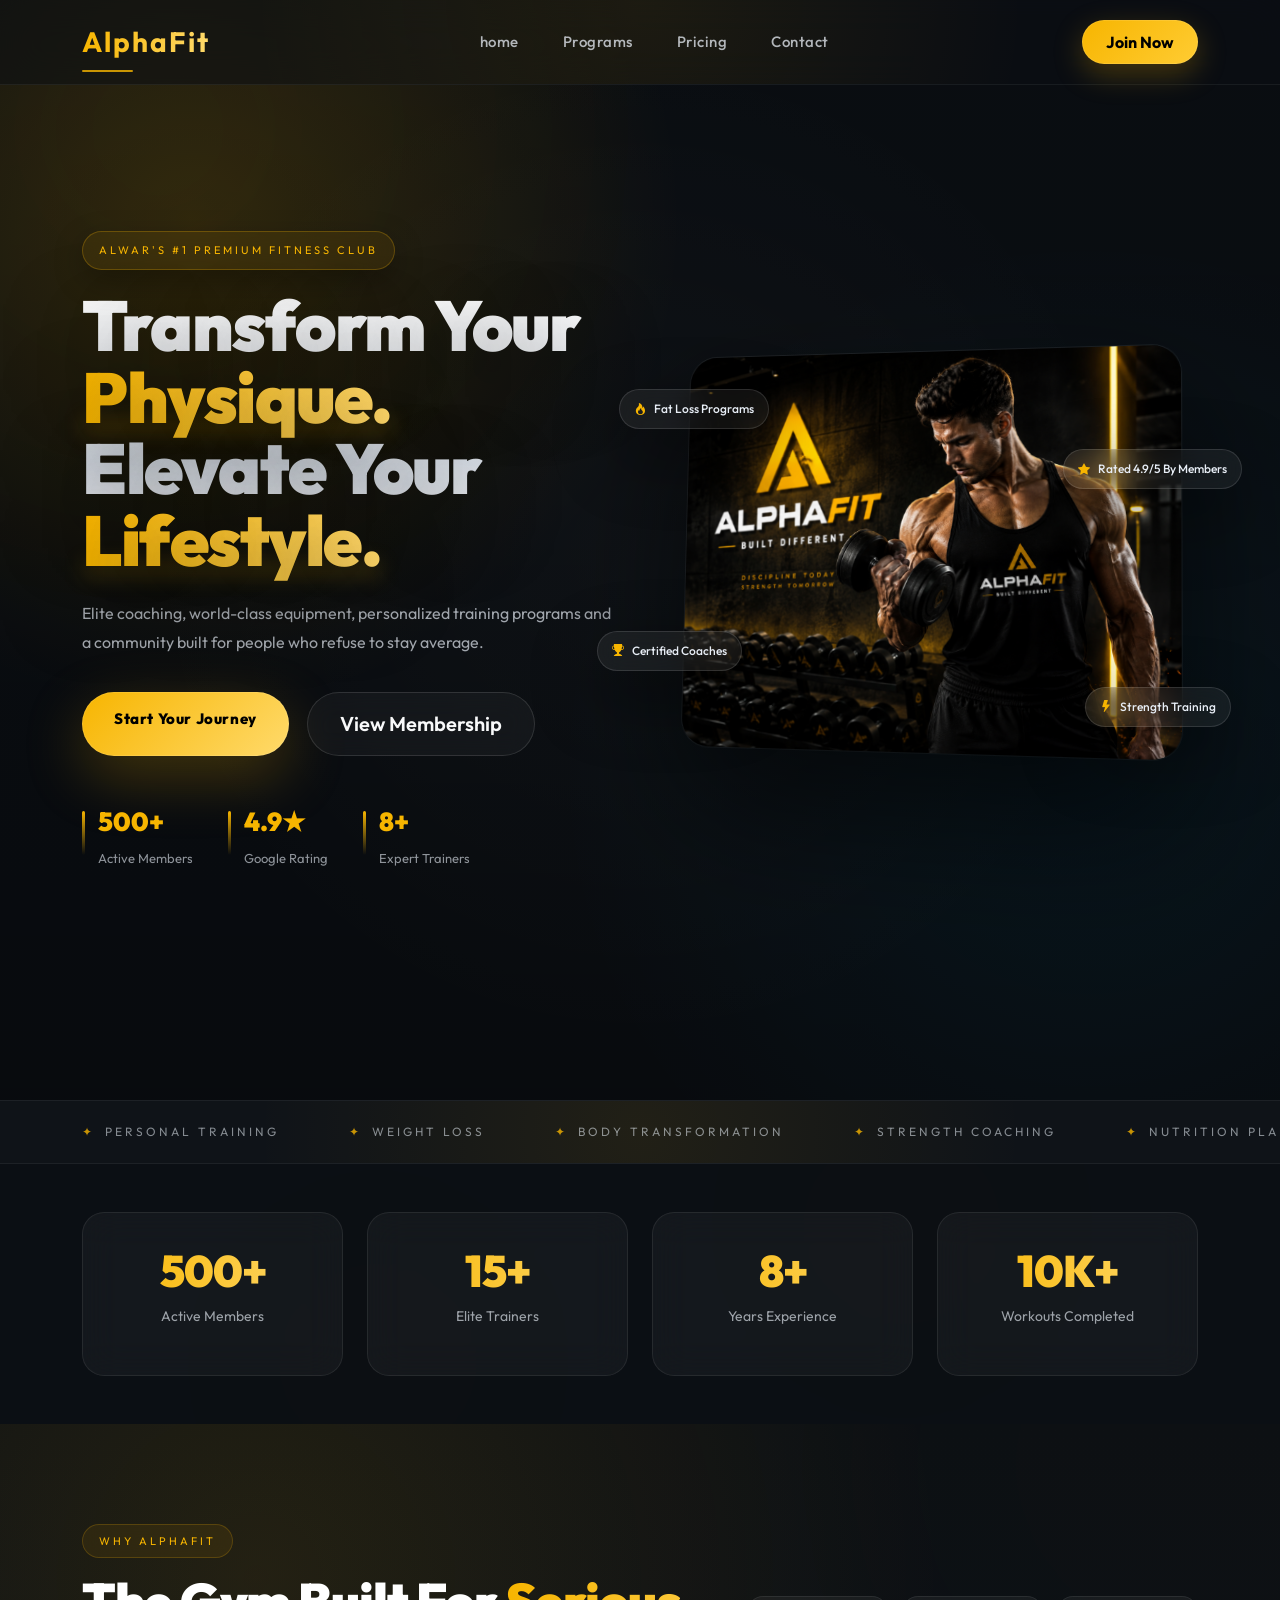
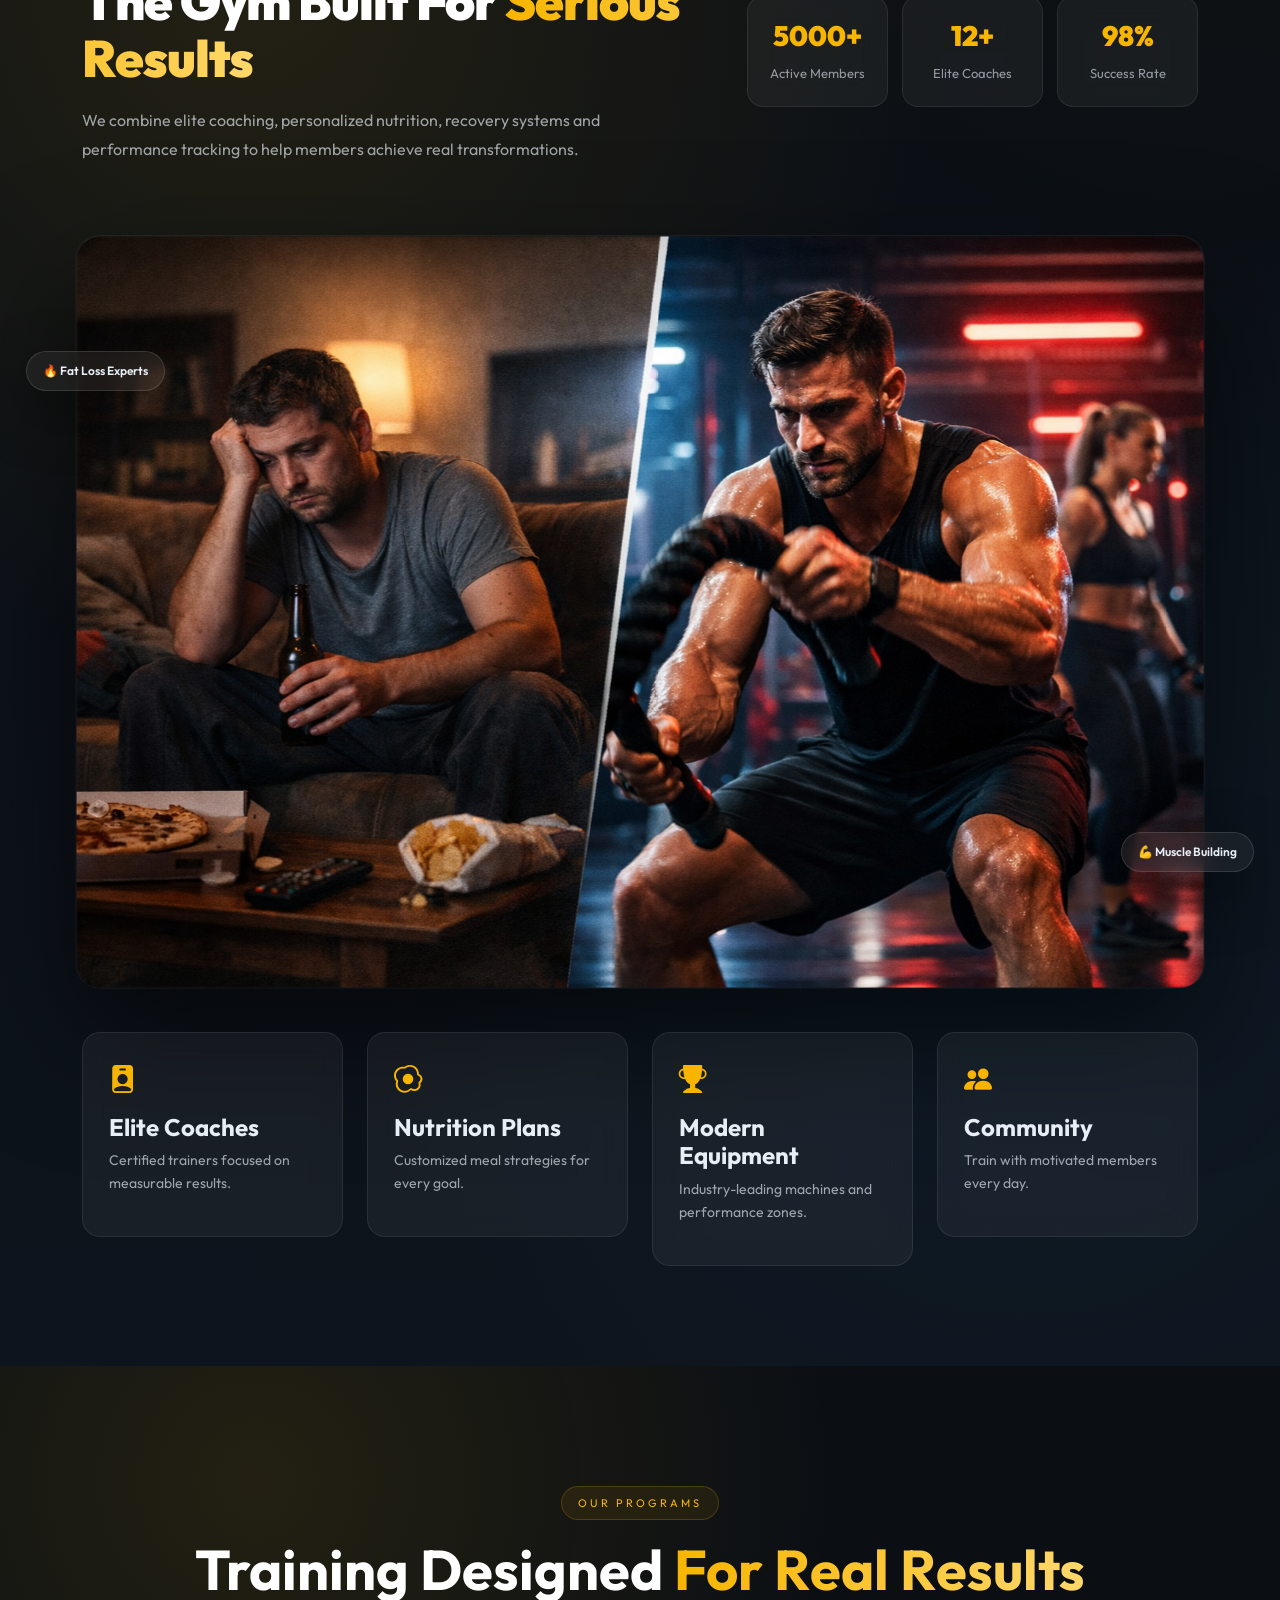
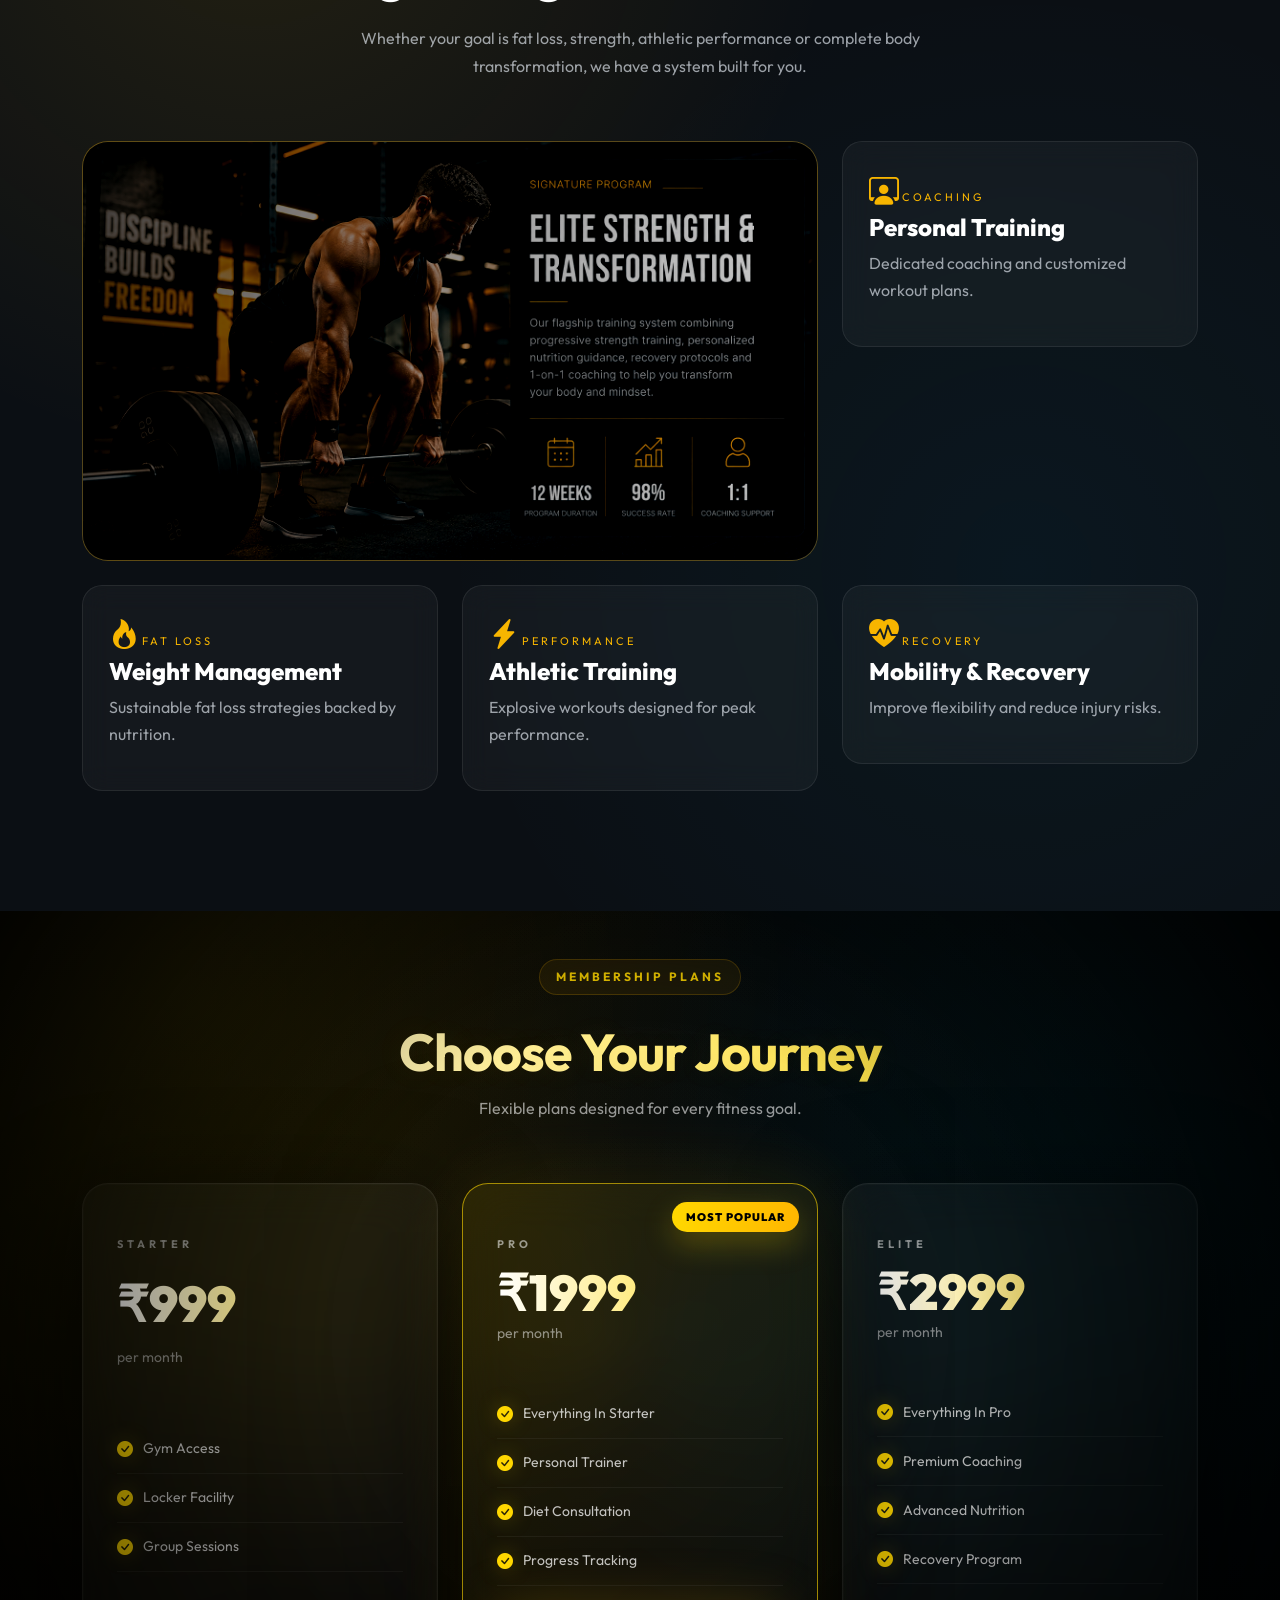
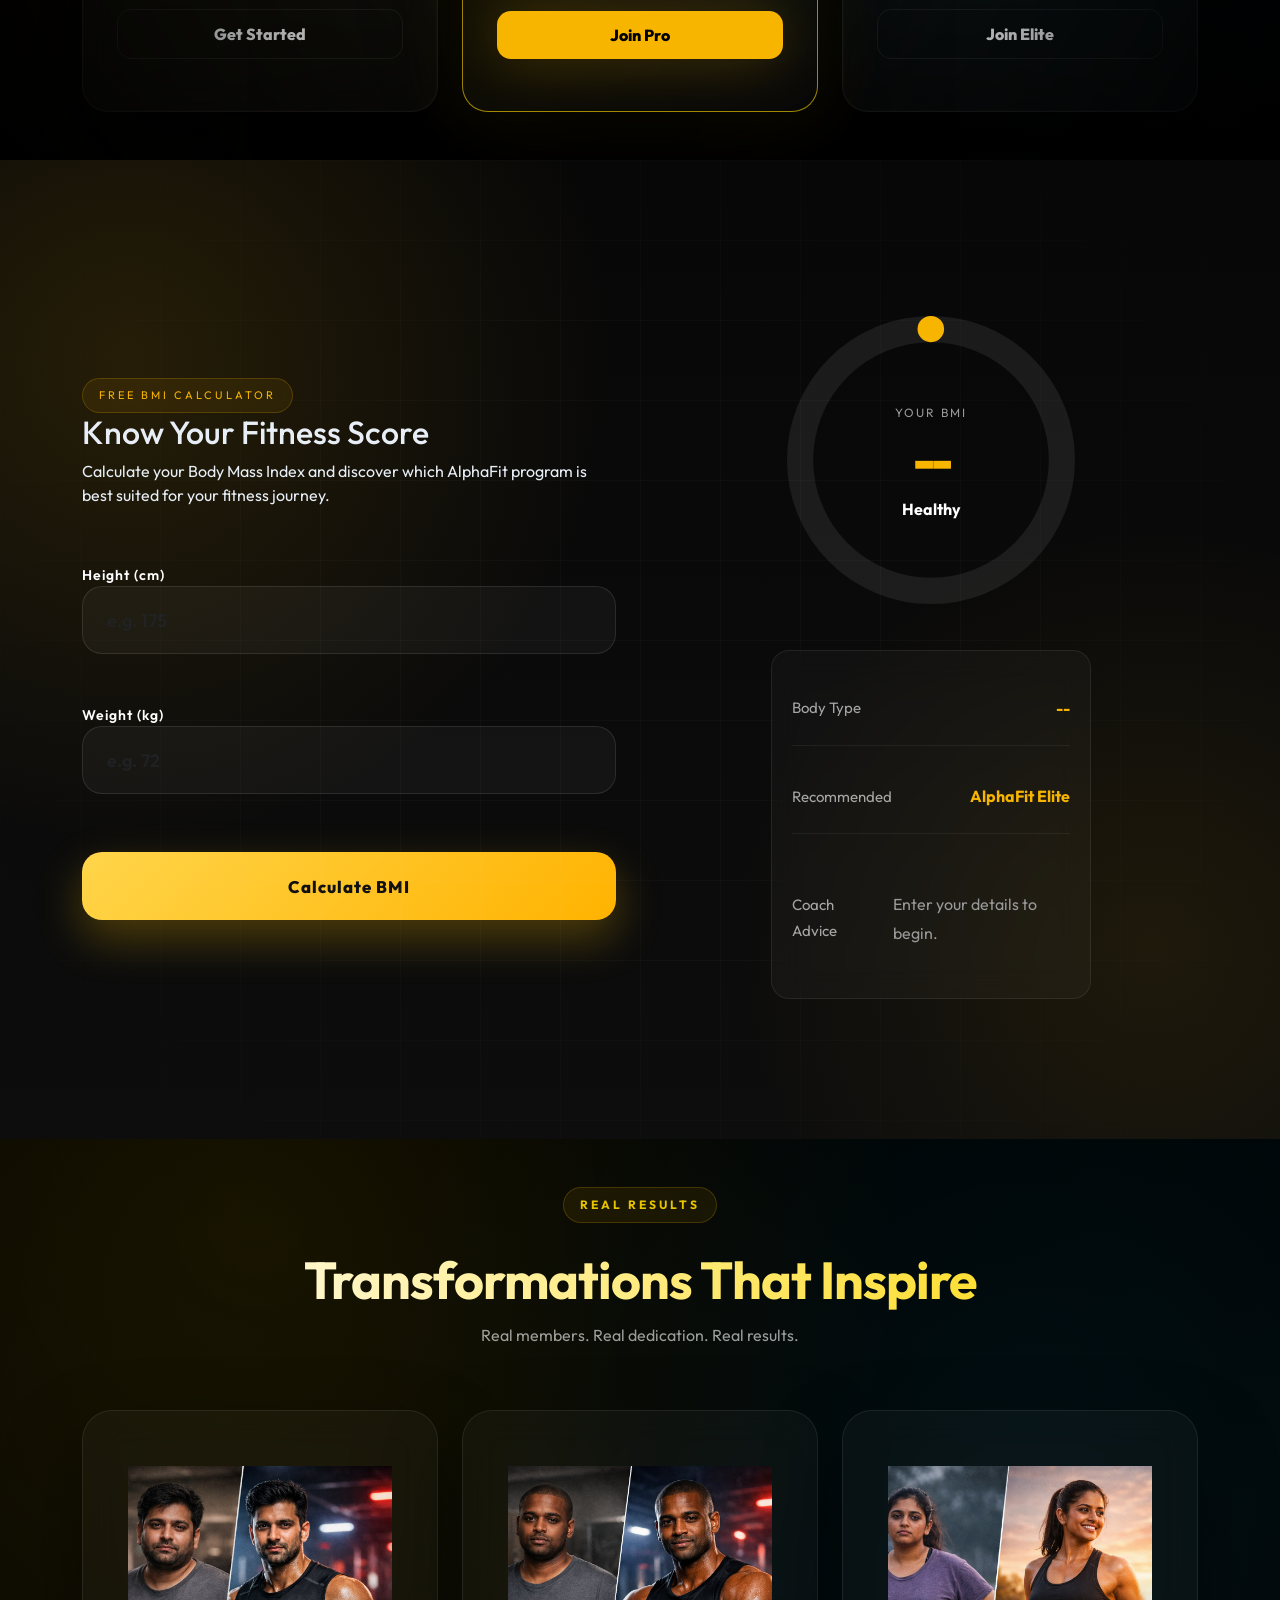
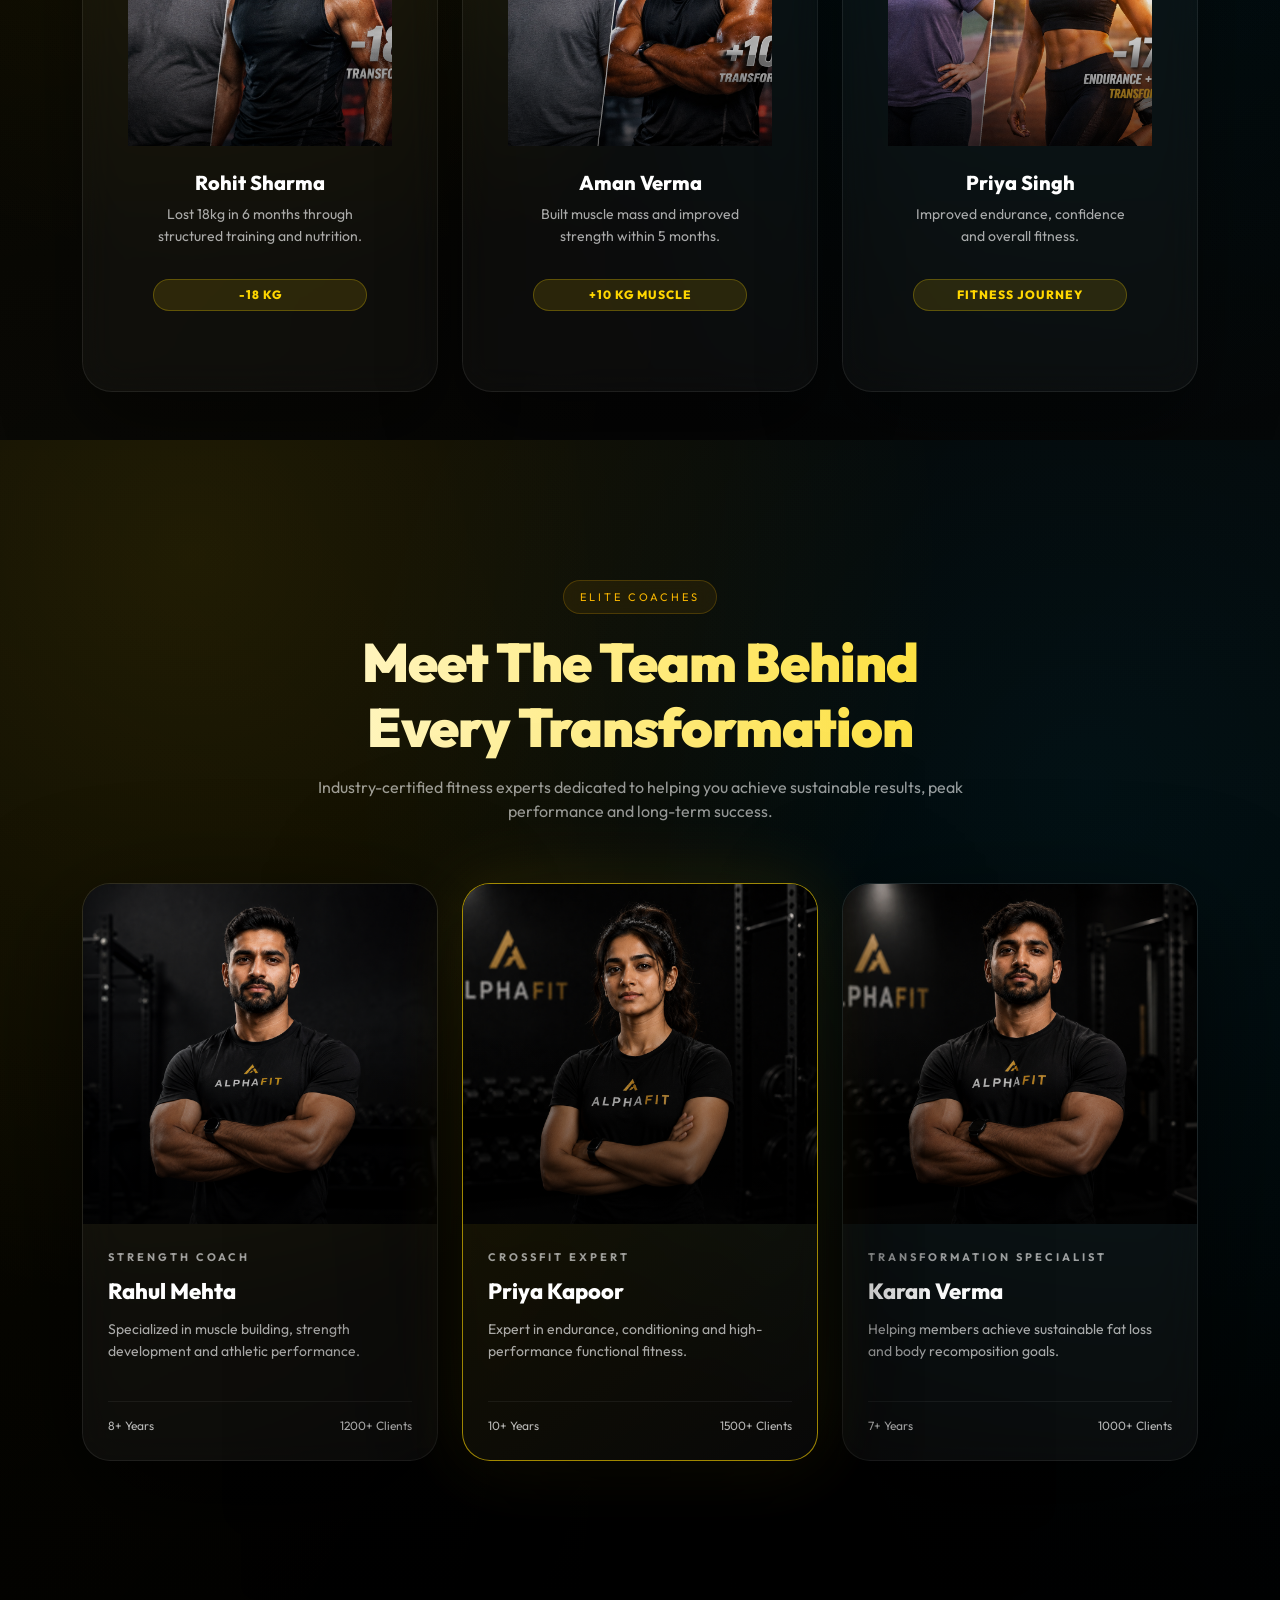
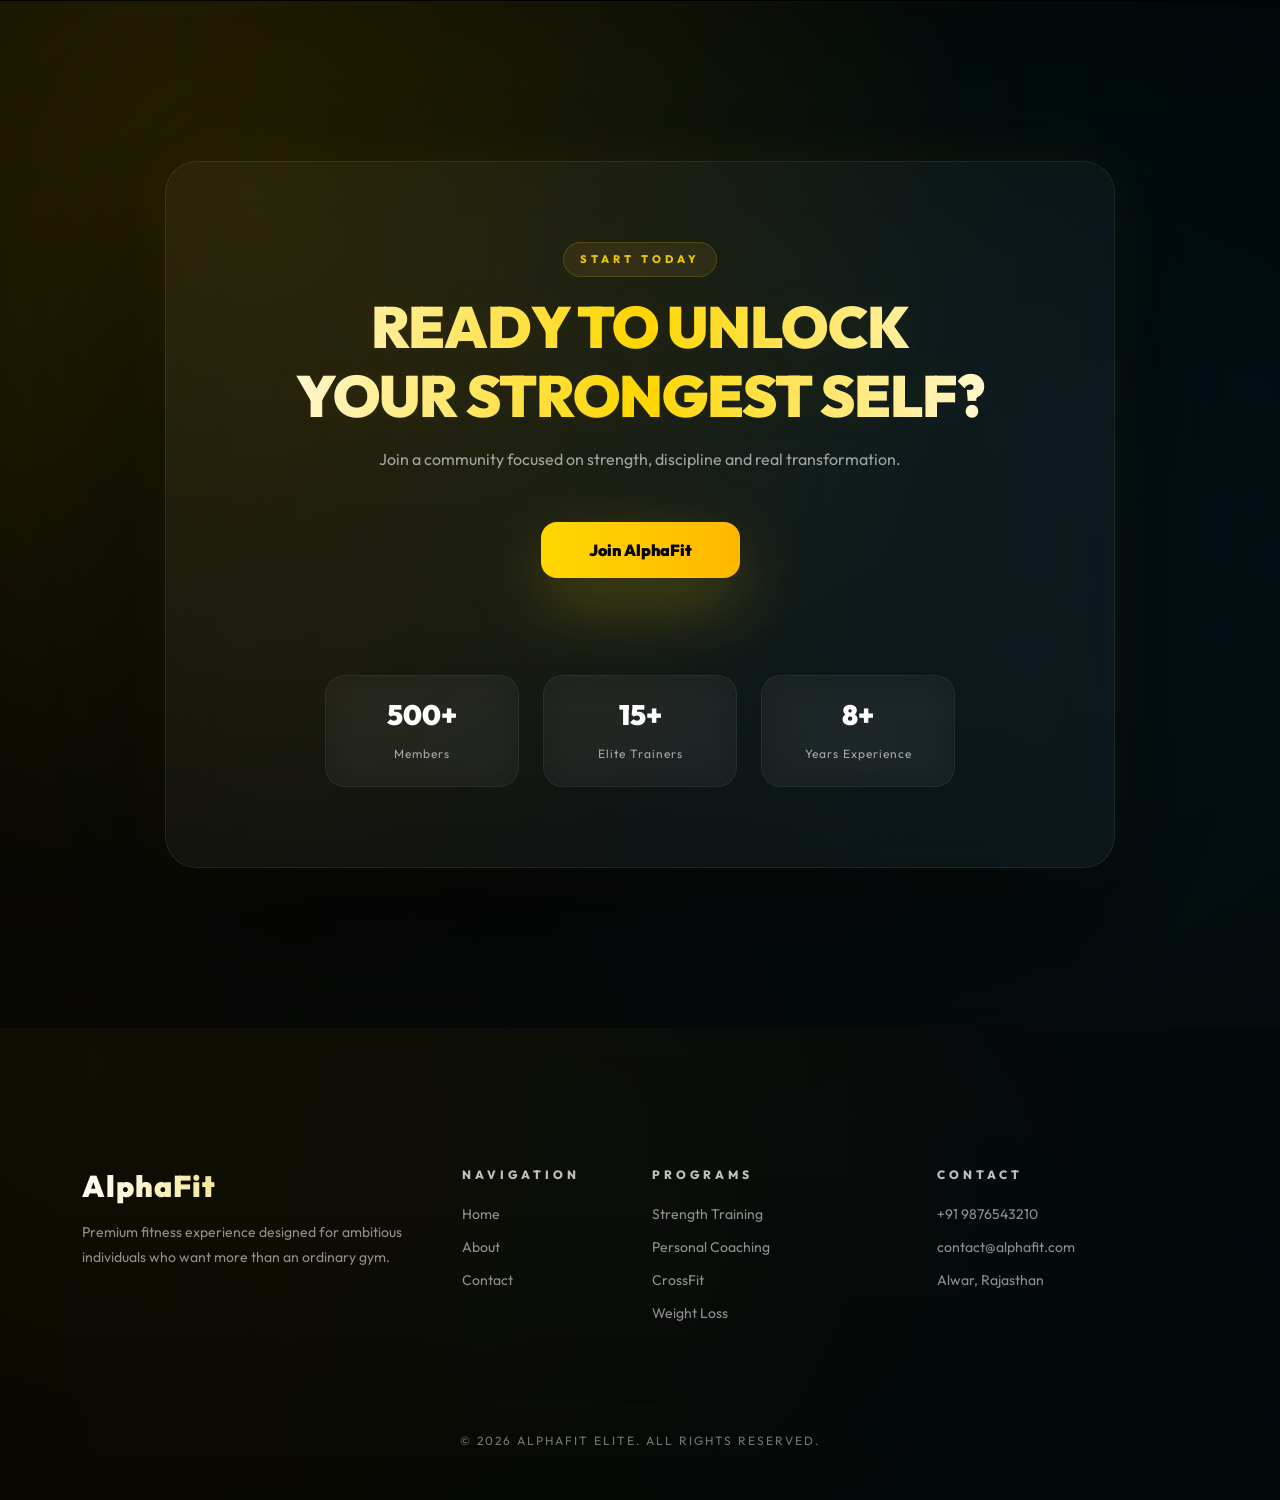
==== commit 4b11f6a5: "fixed ui" ====
--- a/index.html
+++ b/index.html
@@ -731,6 +731,149 @@
 
 </section>
 
+
+<!-- ================= BMI CALCULATOR ================= -->
+
+<section class="bmi-section">
+
+    <div class="container">
+
+        <div class="row align-items-center g-5">
+
+            <!-- LEFT -->
+
+            <div class="col-lg-6">
+
+                <span class="section-tag">
+                    FREE BMI CALCULATOR
+                </span>
+
+                <h2 class="bmi-title">
+                    Know Your
+                    <span>Fitness Score</span>
+                </h2>
+
+                <p class="bmi-desc">
+                    Calculate your Body Mass Index and discover
+                    which AlphaFit program is best suited for your
+                    fitness journey.
+                </p>
+
+                <div class="bmi-form">
+
+                    <div class="mb-4">
+
+                        <label>Height (cm)</label>
+
+                        <input
+                            type="number"
+                            id="height"
+                            class="form-control"
+                            placeholder="e.g. 175">
+
+                    </div>
+
+                    <div class="mb-4">
+
+                        <label>Weight (kg)</label>
+
+                        <input
+                            type="number"
+                            id="weight"
+                            class="form-control"
+                            placeholder="e.g. 72">
+
+                    </div>
+
+                    <button
+                        id="calculateBMI"
+                        class="btn btn-warning btn-lg w-100">
+
+                        Calculate BMI
+
+                    </button>
+
+                </div>
+
+            </div>
+
+           <!-- RIGHT -->
+
+<div class="col-lg-6">
+
+    <div class="bmi-dashboard">
+
+        <div class="bmi-ring">
+
+            <svg viewBox="0 0 220 220">
+
+                <circle
+                    class="ring-bg"
+                    cx="110"
+                    cy="110"
+                    r="90">
+                </circle>
+
+                <circle
+                    id="progressRing"
+                    class="ring-progress"
+                    cx="110"
+                    cy="110"
+                    r="90">
+                </circle>
+
+            </svg>
+
+            <div class="bmi-center">
+
+                <span class="small-text">
+                    YOUR BMI
+                </span>
+
+                <h2 id="bmiValue">
+                    --
+                </h2>
+
+                <span id="bmiStatus">
+                    Healthy
+                </span>
+
+            </div>
+
+        </div>
+
+        <div class="bmi-info-card">
+
+            <div class="info-row">
+                <span>Body Type</span>
+                <strong id="bmiStatus2">
+                    --
+                </strong>
+            </div>
+
+            <div class="info-row">
+                <span>Recommended</span>
+                <strong id="planText">
+                    AlphaFit Elite
+                </strong>
+            </div>
+
+            <div class="info-row">
+                <span>Coach Advice</span>
+                <p id="bmiAdvice">
+                    Enter your details to begin.
+                </p>
+            </div>
+
+        </div>
+
+    </div>
+
+</div>
+
+    </div>
+
+</section>
 <!-- ================= TRANSFORMATION RESULTS ================= -->
 
 <section class="results-section py-5">
@@ -1226,5 +1369,7 @@
 
 <script src="https://cdn.jsdelivr.net/npm/bootstrap@5.3.3/dist/js/bootstrap.bundle.min.js"></script>
 
+
+<script src="main.js"></script>
 </body>
 </html>
--- a/style.css
+++ b/style.css
@@ -3280,4 +3280,323 @@
 .final-cta .btn:hover{
     transform:translateY(-6px);
     box-shadow:0 20px 50px rgba(255,193,7,.4);
+}/* ======================================================
+   BMI CALCULATOR — PREMIUM CLEAN VERSION (MERGED)
+====================================================== */
+
+.bmi-section{
+    position:relative;
+    padding:140px 0;
+    overflow:hidden;
+    background:
+        radial-gradient(circle at 10% 20%,rgba(247,181,0,.12),transparent 35%),
+        radial-gradient(circle at 90% 80%,rgba(247,181,0,.08),transparent 30%),
+        linear-gradient(180deg,#070707 0%,#0d0d0d 100%);
+}
+
+.bmi-section::before{
+    content:"";
+    position:absolute;
+    inset:0;
+    background:
+        linear-gradient(rgba(255,255,255,.025) 1px,transparent 1px),
+        linear-gradient(90deg,rgba(255,255,255,.025) 1px,transparent 1px);
+    background-size:80px 80px;
+    mask-image:radial-gradient(circle,#000 40%,transparent 100%);
+    pointer-events:none;
+}
+
+/* ================= WRAPPER ================= */
+
+.bmi-wrapper{
+    position:relative;
+    max-width:1250px;
+    margin:auto;
+    display:grid;
+    grid-template-columns:1.05fr .95fr;
+    border-radius:34px;
+    overflow:hidden;
+    background:rgba(20,20,20,.72);
+    backdrop-filter:blur(22px);
+    border:1px solid rgba(255,255,255,.08);
+    box-shadow:0 60px 120px rgba(0,0,0,.55), inset 0 1px rgba(255,255,255,.05);
+}
+
+/* ================= LEFT ================= */
+
+.bmi-left{
+    position:relative;
+    padding:75px;
+}
+
+.bmi-left::after{
+    content:"";
+    position:absolute;
+    width:340px;
+    height:340px;
+    border-radius:50%;
+    background:radial-gradient(circle,rgba(247,181,0,.15),transparent 70%);
+    top:-120px;
+    left:-120px;
+    filter:blur(45px);
+}
+
+.bmi-tag{
+    display:inline-flex;
+    align-items:center;
+    gap:10px;
+    padding:10px 22px;
+    border-radius:999px;
+    background:rgba(247,181,0,.12);
+    border:1px solid rgba(247,181,0,.25);
+    color:#f7b500;
+    font-weight:700;
+    font-size:.85rem;
+    letter-spacing:2px;
+    text-transform:uppercase;
+}
+
+.bmi-left h2{
+    margin-top:28px;
+    color:#fff;
+    font-size:clamp(2.6rem,5vw,4.3rem);
+    line-height:1.05;
+    font-weight:800;
+}
+
+.bmi-left h2 span{ color:#f7b500; }
+
+.bmi-left p{
+    margin-top:24px;
+    color:#9b9b9b;
+    font-size:1.06rem;
+    line-height:1.9;
+    max-width:540px;
+}
+
+/* ================= FORM ================= */
+
+.bmi-form{
+    margin-top:55px;
+    display:flex;
+    flex-direction:column;
+    gap:24px;
+}
+
+/* INPUT GROUP */
+.input-group-premium{
+    position:relative;
+}
+
+.input-group-premium label{
+    display:block;
+    margin-bottom:12px;
+    color:#f3f3f3;
+    font-size:.92rem;
+    font-weight:600;
+    letter-spacing:1px;
+    text-transform:uppercase;
+}
+
+.input-group-premium input{
+    width:100%;
+    height:68px;
+    padding:0 24px;
+    border-radius:20px;
+    border:1px solid rgba(255,255,255,.08);
+    background:linear-gradient(180deg,rgba(255,255,255,.06),rgba(255,255,255,.02));
+    color:#fff;
+    font-size:1.1rem;
+    font-weight:600;
+    transition:.35s;
+    outline:none;
+    backdrop-filter:blur(16px);
+}
+
+.input-group-premium input::placeholder{
+    color:#777;
+    font-weight:400;
+}
+
+.input-group-premium input:hover{
+    border-color:rgba(255,193,7,.35);
+}
+
+.input-group-premium input:focus{
+    border-color:#ffbf00;
+    box-shadow:0 0 0 3px rgba(255,193,7,.12), 0 15px 35px rgba(255,193,7,.18);
+    transform:translateY(-2px);
+}
+
+/* ICON */
+.input-group-premium i{
+    position:absolute;
+    right:22px;
+    top:56px;
+    font-size:1.2rem;
+    color:#ffc107;
+    pointer-events:none;
+}
+
+/* ================= BUTTON ================= */
+
+#calculateBMI{
+    margin-top:10px;
+    height:68px;
+    border:none;
+    border-radius:20px;
+    font-size:1.05rem;
+    font-weight:800;
+    letter-spacing:1px;
+    color:#111;
+    background:linear-gradient(135deg,#ffd54a,#ffb300);
+    cursor:pointer;
+    transition:.35s;
+    box-shadow:0 18px 45px rgba(255,193,7,.28);
+}
+
+#calculateBMI:hover{
+    transform:translateY(-5px) scale(1.02);
+    box-shadow:0 28px 65px rgba(255,193,7,.42);
+}
+
+#calculateBMI:active{
+    transform:scale(.98);
+}
+
+/* ================= RIGHT RESULT ================= */
+
+.bmi-right{
+    position:relative;
+    padding:70px 60px;
+    background:radial-gradient(circle at top right,rgba(247,181,0,.08),transparent 35%),linear-gradient(180deg,#151515,#0d0d0d);
+    display:flex;
+    align-items:center;
+    justify-content:center;
+}
+
+.result-card{
+    width:100%;
+    position:relative;
+    padding:55px 45px;
+    border-radius:30px;
+    background:rgba(255,255,255,.03);
+    border:1px solid rgba(255,255,255,.08);
+    backdrop-filter:blur(18px);
+    text-align:center;
+    box-shadow:0 35px 80px rgba(0,0,0,.45);
+}
+
+#bmiValue{
+    font-size:90px;
+    font-weight:900;
+    color:#f7b500;
+    letter-spacing:-4px;
+}
+
+#bmiStatus{
+    margin-top:22px;
+    font-size:32px;
+    font-weight:700;
+    color:#fff;
+}
+
+#bmiAdvice{
+    margin-top:18px;
+    color:#999;
+    line-height:1.8;
+}
+.bmi-dashboard{
+    display:flex;
+    flex-direction:column;
+    align-items:center;
+    gap:30px;
+}
+.bmi-ring{
+    position:relative;
+    width:320px;
+    height:320px;
+}.bmi-ring svg{
+    width:100%;
+    height:100%;
+    transform:rotate(-90deg);
+}.ring-bg{
+    fill:none;
+    stroke:rgba(255,255,255,.08);
+    stroke-width:18;
+}.ring-progress{
+    fill:none;
+    stroke:#f7b500;
+    stroke-width:18;
+    stroke-linecap:round;
+    stroke-dasharray:565;
+    stroke-dashoffset:565;
+    transition:0.8s ease;
+}.bmi-center{
+    position:absolute;
+    top:50%;
+    left:50%;
+    transform:translate(-50%,-50%);
+    text-align:center;
+}
+
+.bmi-center .small-text{
+    font-size:12px;
+    color:#999;
+    letter-spacing:2px;
+}
+
+#bmiValue{
+    font-size:48px;
+    font-weight:900;
+    color:#f7b500;
+    margin:8px 0;
+}
+
+#bmiStatus{
+    font-size:16px;
+    color:#fff;
+}.bmi-info-card{
+    width:100%;
+    max-width:320px;
+    padding:20px;
+    border-radius:18px;
+    background:rgba(255,255,255,.03);
+    border:1px solid rgba(255,255,255,.08);
+    backdrop-filter:blur(16px);
+}
+
+.info-row{
+    display:flex;
+    justify-content:space-between;
+    align-items:center;
+    margin-bottom:14px;
+    color:#bbb;
+}
+
+.info-row strong{
+    color:#f7b500;
+}
+.bmi-form .form-control{
+    height:68px !important;
+    padding:0 24px !important;
+    border-radius:20px !important;
+    background:rgba(255,255,255,.04) !important;
+    border:1px solid rgba(255,255,255,.10) !important;
+    color:#fff !important;
+    font-size:18px !important;
+    font-weight:600 !important;
+    box-shadow:none !important;
+}
+.bmi-form .form-control:focus{
+    border-color:#f7b500 !important;
+    box-shadow:0 0 0 4px rgba(247,181,0,.12) !important;
+    background:rgba(255,255,255,.06) !important;
+    outline:none !important;
+}
+.bmi-form label{
+    color:#fff;
+    font-weight:600;
+    font-size:14px;
+    letter-spacing:1px;
 }
